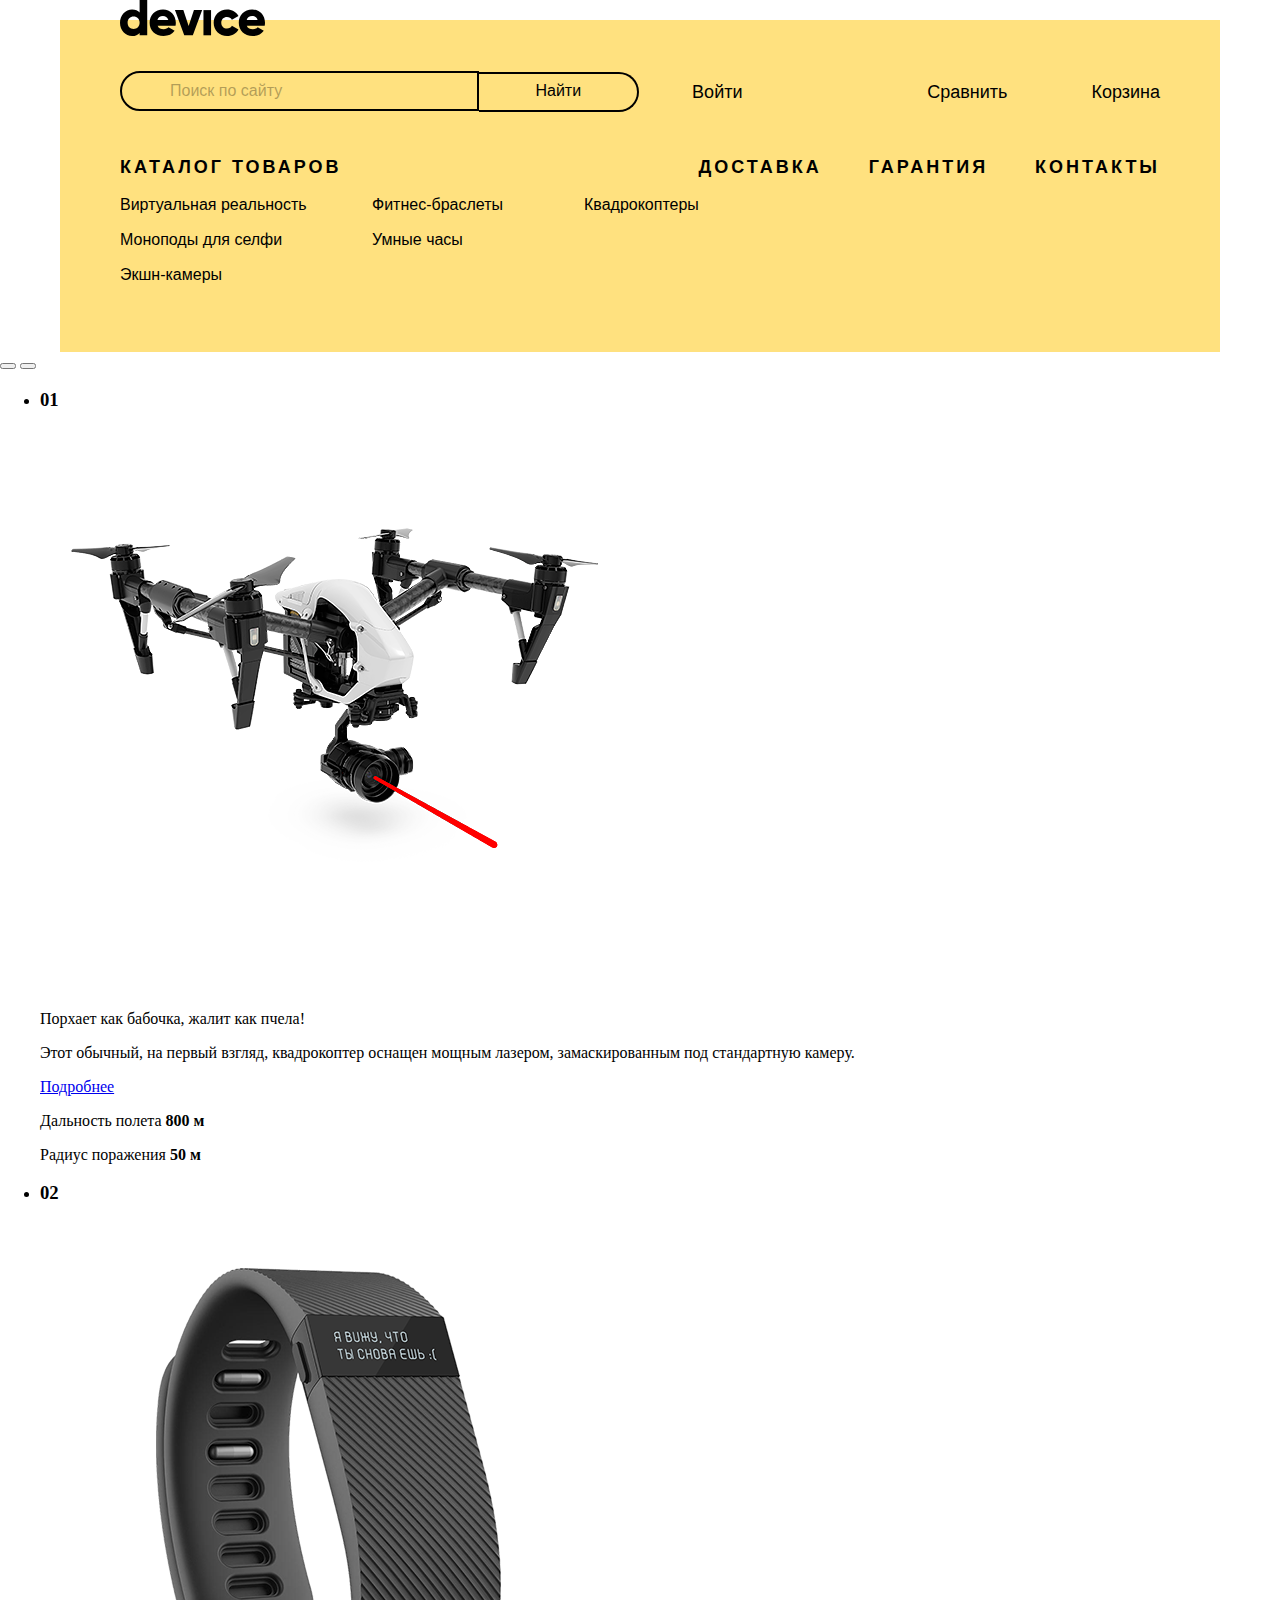
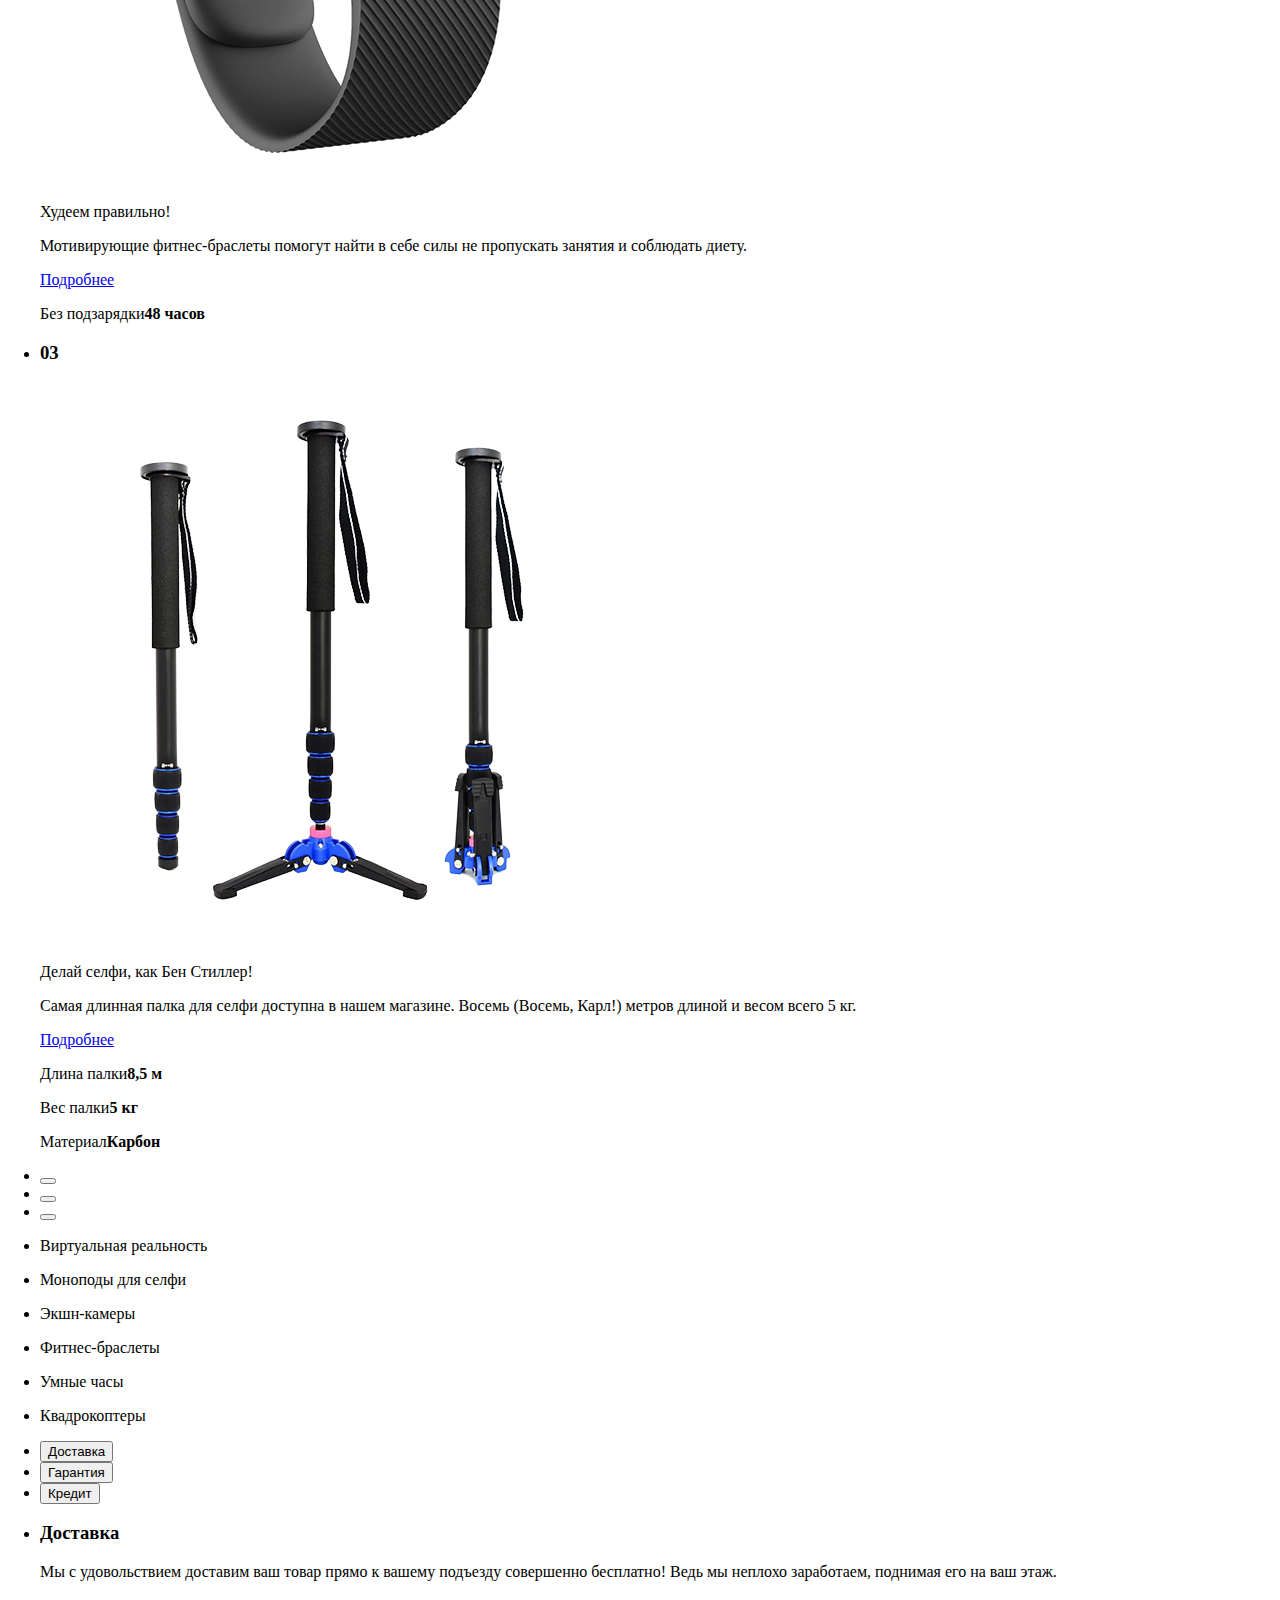
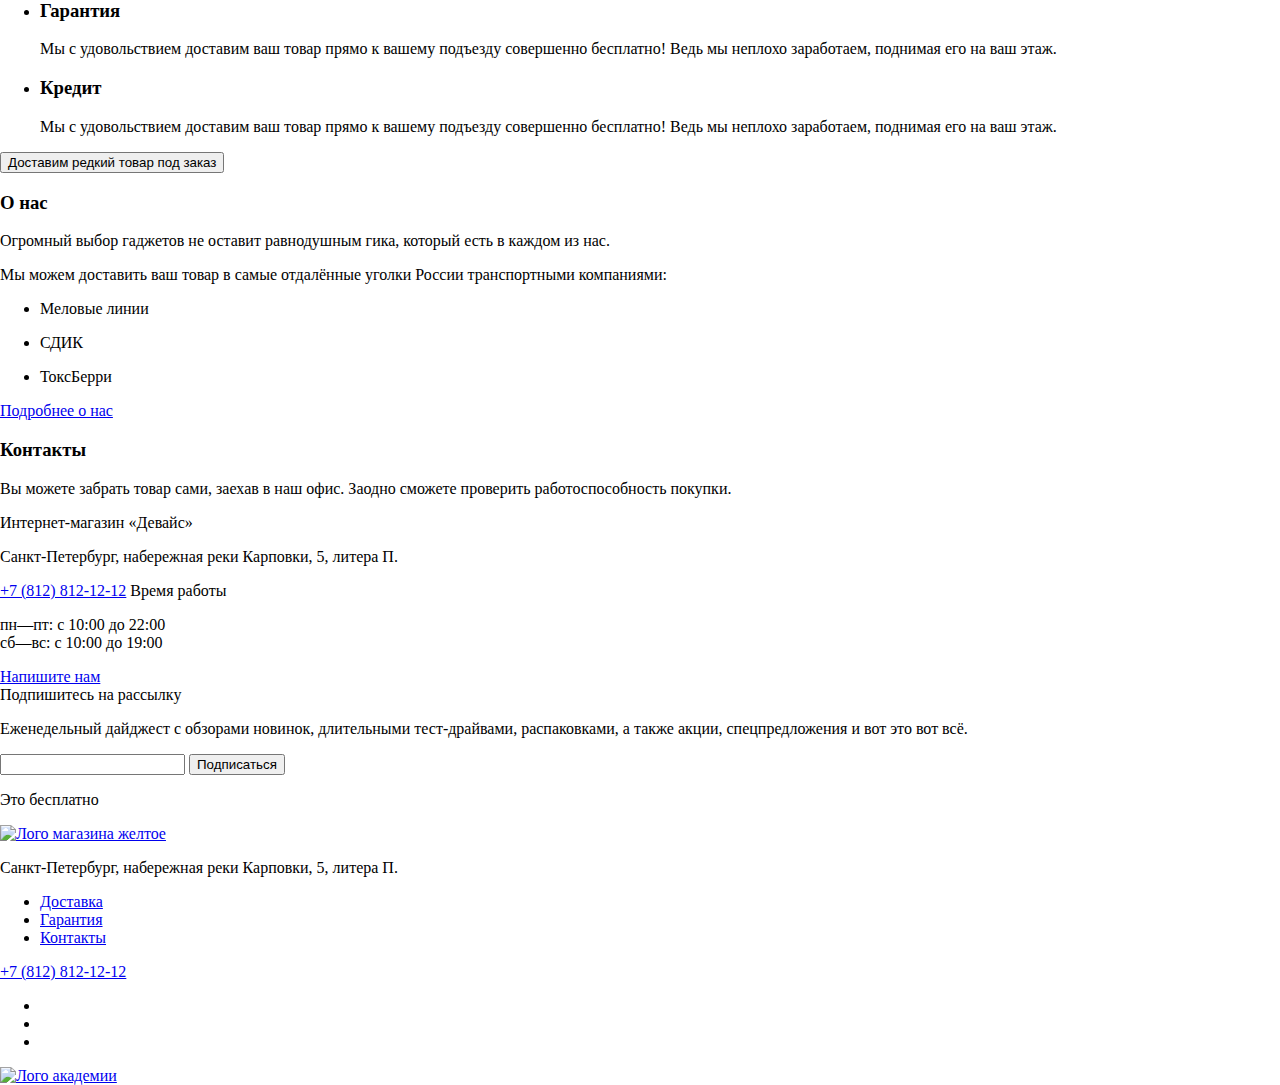
==== index.html @ 79ede08d "Стилизовал хэдер" ====
<!DOCTYPE html>
<html lang="ru">

  <head>
    <meta charset="utf-8">
    <meta name="viewport" content="width=device-width, initial-scale=1">
    <link rel="stylesheet" href="styles/styles.css">
    <title>HTML Academy: Девайс</title>
  </head>

  <body>

    <header class="page-header container">
      <h1 class="visually-hidden">Магазин электронных товаров</h1>
      <nav class="navigation">
        <a href="#" class="navigation__link-logo">
          <img src="img/logo-main.svg" width="145" height="36" alt="Логотип сайта">
        </a>
        <div class="navigation__account">
          <form action="https://echo.htmlacademy.ru" role="search" method="get" class="navigation__account-form">
            <input type="search" name="site-search" class="navigation__account-form-input" placeholder="Поиск по сайту">
            <button type="submit" class="navigation__account-form-search">Найти</button>
          </form>
          <a href="#" class="navigation__account-enter">Войти</a>
          <div class="navigation__account-link-wrapper">
            <a href="#" class="navigation__account-link">Сравнить</a>
            <button type="button" class="navigation__account-button-cart">Корзина</button>
            <div class="cart-modal visually-hidden">
              <ul class="cart-modal__product-list">
                <li class="cart-modal__product-list-item">
                  <a href="#" class="cart-modal__product-link">
                    <p class="cart-modal__product-name">Любительская селфи-палка</p>
                    <img src="img/cart-stick-amateur.png" width="39" height="43" alt="Любительская селфи палка">
                  </a>
                  <button type="button" class="cart-modal__close-button" aria-label="Закрытие корзины"></button>
                </li>
                <li class="cart-modal__product-list-item">
                  <a href="#" class="cart-modal__product-link">
                    <p class="cart-modal__product-name">Профессиональная селфи-палка</p>
                    <img src="img/cart-stick-profi.png" width="39" height="43" alt="Профессиональная селфи палка">
                  </a>
                  <button type="button" class="cart-modal__close-button" aria-label="Убрать товар"></button>
                </li>
              </ul>
              <div class="cart-modal__price-wrapper">
                <p class="cart-modal__price-text">Товаров: 2</p>
                <p class="cart-modal__price-text">Сумма: 2000 ₽</p>
              </div>
              <a href="#" class="cart-modal__open-cart-button">Открыть корзину</a>
            </div>
          </div>
        </div>
        <div class="navigation__product">
          <div class="navigation__product-catalog-wrapper">
            <h2 class="navigation__title">Каталог товаров</h2>
            <button type="button" class="visually-hidden" aria-label="Открыть каталог"></button>
            <ul class="navigation__categories-list">
              <li>
                <ul class="navigation__categories-list-wrapper">
                  <li class="navigation__categories-item">
                    <a href="#" class="navigation__categories-link">
                      Виртуальная реальность
                    </a>
                  </li>
                  <li class="navigation__categories-item">
                    <a href="#" class="navigation__categories-link">
                      Моноподы для cелфи
                    </a>
                  </li>
                  <li class="navigation__categories-item">
                    <a href="#" class="navigation__categories-link">
                      Экшн-камеры
                    </a>
                  </li>
                </ul>
              </li>
              <li>
                <ul class="navigation__categories-list-wrapper">
                  <li class="navigation__categories-item">
                    <a href="#" class="navigation__categories-link">
                      Фитнес-браслеты
                    </a>
                  </li>
                  <li class="navigation__categories-item">
                    <a href="#" class="navigation__categories-link">
                      Умные часы
                    </a>
                  </li>
                </ul>
              </li>
              <li>
                <ul class="navigation__categories-list-wrapper">
                  <li class="navigation__categories-item">
                    <a href="#" class="navigation__categories-link">
                      Квадрокоптеры
                    </a>
                  </li>
                </ul>
              </li>
            </ul>
          </div>
          <ul class="navigation__product-list">
            <li class="navigation__product-list-item">
              <a href="#">Доставка</a>
            </li>
            <li class="navigation__product-list-item">
              <a href="#">Гарантия</a>
            </li>
            <li class="navigation__product-list-item">
              <a href="#">Контакты</a>
            </li>
          </ul>
        </div>
      </nav>
    </header>

    <main class="page-main">
      <section class="slider">
        <h2 class="visually-hidden">Лучшие модели</h2>
        <div class="slider__button-wrapper">
          <button type="button" class="slider__button-forward" aria-label="Слайд назад"></button>
          <button type="button" class="slider__button-next" aria-label="Слайд вперёд"></button>
        </div>
        <ul class="slider__list">
          <li class="slider__list-item">
            <h3 class="slider__item-title">01</h3>
            <img src="./img/slider-qvadracopter-butterfly.png" width="560" height="560" alt="Квадракоптер с лазером">
            <p class="slider__item-slogan">Порхает как бабочка, жалит как пчела!</p>
            <p class="slider__item-description">Этот обычный, на первый взгляд, квадрокоптер оснащен мощным лазером,
              замаскированным под стандартную камеру.</p>
            <div class="slider__about">
              <a href="#" class="text text--line-through">Подробнее</a>
              <div class="slider__about-wrapper">
                <p class="slider__about-description">Дальность полета <b class="slider__about-meaning">800
                    м</b></p>
                <p class="slider__about-description">Радиус поражения <b class="slider__about-meaning">50
                    м</b></p>
              </div>
            </div>
          </li>
          <li class="slider__list-item">
            <h3 class="slider__item-title">02</h3>
            <img src="./img/slider-fitness-bracer.png" width="560" height="560" alt="Фитнес-браслет">
            <p class="slider__item-slogan">Худеем правильно!</p>
            <p class="slider__item-description">Мотивирующие фитнес-браслеты помогут найти в себе силы не пропускать
              занятия и соблюдать диету.</p>
            <div class="slider__about">
              <a href="#" class="text text--line-through">Подробнее</a>
              <div class="slider__about-wrapper">
                <p class="slider__about-description">Без подзарядки<b class="slider__about-meaning">48 часов</b></p>
              </div>
            </div>
          </li>
          <li class="slider__list-item">
            <h3 class="slider__item-title">03</h3>
            <img src="./img/slider-selfie-stick.png" width="560" height="560" alt="Самая длиная селфи палка">
            <p class="slider__item-slogan">Делай селфи, как Бен Стиллер!</p>
            <p class="slider__item-description">Самая длинная палка для селфи доступна в нашем магазине. Восемь (Восемь,
              Карл!) метров длиной и весом всего 5 кг.</p>
            <div class="slider__about">
              <a href="#" class="text text--line-through">Подробнее</a>
              <div class="slider__about-wrapper">
                <p class="slider__about-description">Длина палки<b class="slider__about-meaning">8,5
                    м</b></p>
                <p class="slider__about-description">Вес палки<b class="slider__about-meaning">5 кг</b></p>
                <p class="slider__about-description">Материал<b class="slider__about-meaning">Карбон</b></p>
              </div>
            </div>
          </li>
        </ul>
        <!--Кнопки button-->
        <ul class="slider__select-wrapper">
          <li class="slider__select-list">
            <button type="button" class="slider__select-button" aria-label="Перый слайд"></button>
          </li>
          <li class="slider__select-list">
            <button type="button" class="slider__select-button" aria-label="Второй слайд"></button>
          </li>
          <li class="slider__select-list">
            <button type="button" class="slider__select-button" aria-label="Третий слайд"></button>
          </li>
        </ul>
      </section>
      <article class="main-catalog">
        <h2 class="visually-hidden">Каталог</h2>
        <ul class="main-catalog__list">
          <li class="main-catalog__list-item">
            <a class="main-catalog__list-link">
              <p class="main-catalog__text">Виртуальная реальность</p>
            </a>
          </li>
          <li class="main-catalog__list-item">
            <a class="main-catalog__list-link">
              <p class="main-catalog__text">Моноподы для селфи</p>
            </a>
          </li>
          <li class="main-catalog__list-item">
            <a class="main-catalog__list-link">
              <p class="main-catalog__text">Экшн-камеры</p>
            </a>
          </li>
          <li class="main-catalog__list-item">
            <a class="main-catalog__list-link">
              <p class="main-catalog__text">Фитнес-браслеты</p>
            </a>
          </li>
          <li class="main-catalog__list-item">
            <a class="main-catalog__list-link">
              <p class="main-catalog__text">Умные часы</p>
            </a>
          </li>
          <li class="main-catalog__list-item">
            <a class="main-catalog__list-link">
              <p class="main-catalog__text">Квадрокоптеры</p>
            </a>
          </li>
        </ul>
      </article>
      <section class="features">
        <h2 class="visually-hidden">Услуги</h2>
        <div class="cotainer">
          <ul class="features__list">
            <li class="features__list-item">
              <button type="button" class="features__list-link text text--line-through">Доставка</button>
            </li>
            <li class="features__list-item">
              <button type="button" class="features__list-link text text--line-through">Гарантия</button>
            </li>
            <li class="features__list-item">
              <button type="button" class="features__list-link text text--line-through">Кредит</button>
            </li>
          </ul>
          <ul class="features__description-list">
            <li class="features__description">
              <h3 class="features__description-title">Доставка</h3>
              <p class="features__description-text text">Мы с удовольствием доставим ваш товар прямо к вашему подъезду
                совершенно бесплатно! Ведь мы неплохо заработаем, поднимая его на ваш этаж.</p>
            </li>
            <li class="features__description">
              <h3 class="features__description-title">Гарантия</h3>
              <p class="features__description-text text">Мы с удовольствием доставим ваш товар прямо к вашему подъезду
                совершенно бесплатно! Ведь мы неплохо заработаем, поднимая его на ваш этаж.</p>
            </li>
            <li class="features__description">
              <h3 class="features__description-title">Кредит</h3>
              <p class="features__description-text text">Мы с удовольствием доставим ваш товар прямо к вашему подъезду
                совершенно бесплатно! Ведь мы неплохо заработаем, поднимая его на ваш этаж.</p>
            </li>
          </ul>
        </div>
      </section>
      <article class="delivery-rare">
        <h2 class="visually-hidden">Доставка редкого заказа</h2>
        <button type="button" class="delivery-rare__button">
          <span class="delivery-rare__icon-field"></span>
          <span class="delivery-rare__text">Доставим редкий товар под заказ</span>
          <span class="delivery-rare__information"></span>
        </button>
      </article>
      <section class="information">
        <h2 class="visually-hidden">Информация</h2>
        <div class="about">
          <h3 class="about__title title">О нас</h3>
          <p class="about__text text">Огромный выбор гаджетов не оставит равнодушным гика, который есть в каждом из нас.
          </p>
          <p class="about__text text">Мы можем доставить ваш товар в самые отдалённые уголки России транспортными
            компаниями:</p>
          <ul class="about__company-list">
            <li class="about__comany-list-item">
              <p class="about__company-list-link">Меловые линии</p>
            </li>
            <li class="about__comany-list-item">
              <p class="about__company-list-link">СДИК</p>
            </li>
            <li class="about__comany-list-item">
              <p class="about__company-list-link">ТоксБерри</p>
            </li>
          </ul>
          <a href="#" class="text text--line-through">Подробнее о нас</a>
        </div>
        <div class="contacts">
          <h3 class="contacts__title title">Контакты</h3>
          <p class="contacts__text text">Вы можете забрать товар сами, заехав в наш офис. Заодно сможете проверить
            работоспособность покупки.</p>
          <span class="contacts__bold-title">Интернет-магазин «Девайс»</span>
          <p class="contacts__text text">Санкт-Петербург, набережная реки Карповки, 5, литера П.</p>
          <a href="tel:+78128121212" class="contacts__phone-number text">+7 (812) 812-12-12</a>
          <span class="contacts__bold-title">Время работы</span>
          <p class="contacts__text text">пн—пт: с 10:00 до 22:00<br>
            сб—вс: с 10:00 до 19:00</p>
          <a href="#" class="text text--line-through">Напишите нам</a>
        </div>
      </section>
      <section class="subscribe">
        <h2 class="visually-hidden">Подписка на рассылку</h2>
        <div class="subscribe__text-wrapper">
          <span class="title">Подпишитесь на рассылку</span>
          <p class="subscribe__description text">Еженедельный дайджест с обзорами новинок, длительными тест-драйвами,
            распаковками, а также акции, спецпредложения и вот это вот всё.</p>
        </div>
        <div class="subscribe__input-wrapper">
          <form action="https://echo.htmlacademy.ru" method="post" class="subscribe__form">
            <input type="email" name="user_email" class="subscribe__input">
            <button class="subscribe__button" type="submit">Подписаться</button>
          </form>
          <p class="subscribe__description text"> Это бесплатно</p>
        </div>
      </section>
    </main>

    <footer class="page-footer">
      <a href="#" class="page-footer__logo-link">
        <img src="#" width="145" height="36" alt="Лого магазина желтое">
      </a>
      <p class="page-footer__text">Санкт-Петербург, набережная реки Карповки, 5, литера П.</p>
      <ul class="page-footer__features-list">
        <li class="page-footer__features-list-item">
          <a href="#" class="page-footer__features-list-link">Доставка</a>
        </li>
        <li class="page-footer__features-list-item">
          <a href="#" class="page-footer__features-list-link">Гарантия</a>
        </li>
        <li class="page-footer__features-list-item">
          <a href="#" class="page-footer__features-list-link">Контакты</a>
        </li>
      </ul>
      <a href="tel:+78128121212" class="page-footer__phone-number">+7 (812) 812-12-12</a>
      <div class="page-footer__wrapper">
        <ul class="socials-list">
          <li class="socials-list__item">
            <a href="#" class="socials-list__link" aria-label="Ссылка Телеграм">
            </a>
          </li>
          <li class="socials-list__item">
            <a href="#" class="socials-list__link" aria-label="Ссылка Твиттер">
            </a>
          </li>
          <li class="socials-list__item">
            <a href="#" class="socials-list__link" aria-label="Ссылка Ютьюб">
            </a>
          </li>
        </ul>
        <a href="#" class="page-footer__academy-link">
          <img src="#" width="115" height="33" alt="Лого академии">
        </a>
      </div>
    </footer>
  </body>

</html>
---- styles/styles.css ----
@font-face {
  font-family: "Rubik";
  font-style: normal;
  font-weight: 400;
  font-display: swap;
  src: url(../fonts/rubik/rubik-400.woff2);
}

@font-face {
  font-family: "Rubik";
  font-style: normal;
  font-weight: 700;
  font-display: swap;
  src: url(../fonts/rubik/rubik-700.woff2);
}

@font-face {
  font-family: "Raleway";
  font-style: normal;
  font-weight: 800;
  font-display: swap;
  src: url(../fonts/raleway/raleway-800.woff2);
}

html {
  box-sizing: border-box;
}

body,
html {
  height: 100%;
  width: 100%;
}

body {
  margin: 0;
}

*,
*::before,
*::after {
  box-sizing: border-box;
}

img {
  max-width: 100%;
  object-fit: contain;
}

.visually-hidden {
  position: absolute;
  clip: rect(0 0 0 0);
  width: 1px;
  height: 1px;
  margin: -1px;
}

.container {
  width: 1160px;
  margin-left: auto;
  margin-right: auto;
}

.navigation {
  display: flex;
  flex-direction: column;
  font-family: "Rubik", Arial;
  background: linear-gradient(to bottom, #ffffff 20px, #ffe17f 0%);
  padding-left: 60px;
  padding-right: 60px;
  padding-bottom: 156px;
}

.navigation__link-logo {
  margin-bottom: 31px;
}

.navigation__account {
  display: flex;
  margin-bottom: 45px;
}

.navigation__account-form-input {
  width: 359px;
  height: 40px;
  background-color: transparent;
  border: solid 2px #000000;
  border-radius: 50px 0 0 50px;
  padding: 0;
  padding-left: 48px;
  position: relative;
  z-index: 1;
}

.navigation__account-form-input::placeholder {
  font-size: 16px;
  line-height: 20px;
  color: #000000;
  opacity: 0.3;
}

/*Добавить картинку в бэкграунд для инпута без пвсевдоэлемента*/
.navigation__account-form-input::before {
  content: "";
  display: block;
  top: 0;
  left: 0;
  position: absolute;
  width: 16px;
  height: 16px;
  z-index: 10;
}

.navigation__account-form-search {
  padding: 7px 56px 9.8px 56px;
  border: solid 2px;
  font-size: 16px;
  line-height: 20px;
  border-radius: 0 50px 50px 0;
  background-color: transparent;
  border-left: none;
  margin-left: -4px;
}

.navigation__account-enter {
  font-family: "Rubik", Arial;
  font-size: 18px;
  line-height: 30px;
  text-decoration: none;
  color: #000000;
  align-self: center;
  margin-left: 53px;
}

.navigation__account-link-wrapper {
  display: flex;
  margin-left: auto;
}

.navigation__account-link {
  font-family: "Rubik", Arial;
  font-size: 18px;
  line-height: 30px;
  text-decoration: none;
  color: #000000;
  align-self: center;
  margin-right: 84px;
}

.navigation__account-button-cart {
  font-family: "Rubik", Arial;
  font-size: 18px;
  line-height: 30px;
  color: #000000;
  border: none;
  background-color: transparent;
  padding: 0;
}

.navigation__title {
  font-family: "Raleway", Arial;
  font-size: 18px;
  line-height: 20px;
  font-weight: 800;
  margin: 0;
  margin-bottom: 19px;
  text-transform: uppercase;
  letter-spacing: 3px;
}

.navigation__product {
  display: flex;
}

.navigation__product-list {
  display: flex;
  list-style: none;
  margin: 0;
  padding: 0;
  margin-left: auto;
}

.navigation__product-list-item a {
  font-family: "Raleway", Arial;
  color: #000000;
  font-size: 18px;
  line-height: 20px;
  font-weight: 800;
  text-transform: uppercase;
  text-decoration: none;
  letter-spacing: 3px;
  margin-right: 47px;

}

.navigation__product-list-item:last-child a {
  margin-right: 0;
}

.navigation__categories-list {
  display: grid;
  position: absolute;
  grid-template-columns: 252px 212px 211px;
  list-style: none;
  margin: 0;
  padding: 0;
}

.navigation__categories-list-wrapper {
  position: relative;
  list-style: none;
  margin: 0;
  padding: 0;
  padding-bottom: 29px
}

.navigation__categories-item {
  margin-bottom: 17px;
}

.navigation__categories-item:last-child {
  margin-bottom: 0;
}

.navigation__categories-link {
  font-family: "Rubik", Arial;
  width: 200px;
  color: #000000;
  font-size: 16px;
  line-height: 18px;
  font-weight: 400;
  text-decoration: none;
}

.cart-modal {
  display: flex;
  flex-direction: column;
  width: 320px;
  background-color: #000000;
}

.cart-modal__product-list {
  color: #000000;
  position: relative;
  text-decoration: none;
  list-style: none;
  margin: 0;
  padding: 0;
}

.cart-modal__product-list::after {
  content: "";
  display: inline-block;
  position: absolute;
  top: -6px;
  left: calc(50% - 3px);
  background-color: transparent;
  border: 7px solid transparent;
  border-bottom: 6px solid #000000;
  border-top: 0;
}

.cart-modal__product-list-item {
  display: flex;
  justify-content: space-between;
  position: relative;
  padding: 20px;
  border-bottom: solid 1px rgba(255, 255, 255, 0.3);
}

.cart-modal__product-list-item:last-child {
  border: 0;
}

.cart-modal__product-link {
  display: flex;
  font-size: 16px;
  line-height: 20px;
  font-family: "Rubik", Arial;
  text-decoration: none;
  color: #ffffff;
}

.cart-modal__product-link img {
  order: 1;
  margin-right: 23px;
}

.cart-modal__product-name {
  width: 153px;
  order: 10;
  margin: 0;
}

.cart-modal__close-button {
  position: relative;
  width: 10px;
  height: 10px;
  cursor: pointer;
  margin: 0;
  padding: 0;
  border: 0;
  background: transparent;
}

.cart-modal__close-button::before,
.cart-modal__close-button::after {
  content: '';
  position: absolute;
  display: block;
  width: 12px;
  height: 2px;
  background: #ffffff;
}

.cart-modal__close-button::before {
  transform: rotate(45deg);
}

.cart-modal__close-button::after {
  transform: rotate(-45deg);
}

.cart-modal__price-wrapper {
  display: flex;
  justify-content: space-between;
  padding-left: 20px;
  padding-right: 20px;
  color: #ffffff;
  background-color: #444444;
}

.cart-modal__open-cart-button {
  display: block;
  font-family: "Raleway", Arial;
  font-size: 18px;
  font-weight: 800;
  line-height: 21px;
  color: #000000;
  text-align: center;
  text-transform: uppercase;
  text-decoration: none;
  background-color: #ffffff;
  padding: 14.5px 25px;
  margin: 20px;
  letter-spacing: 3px;
}
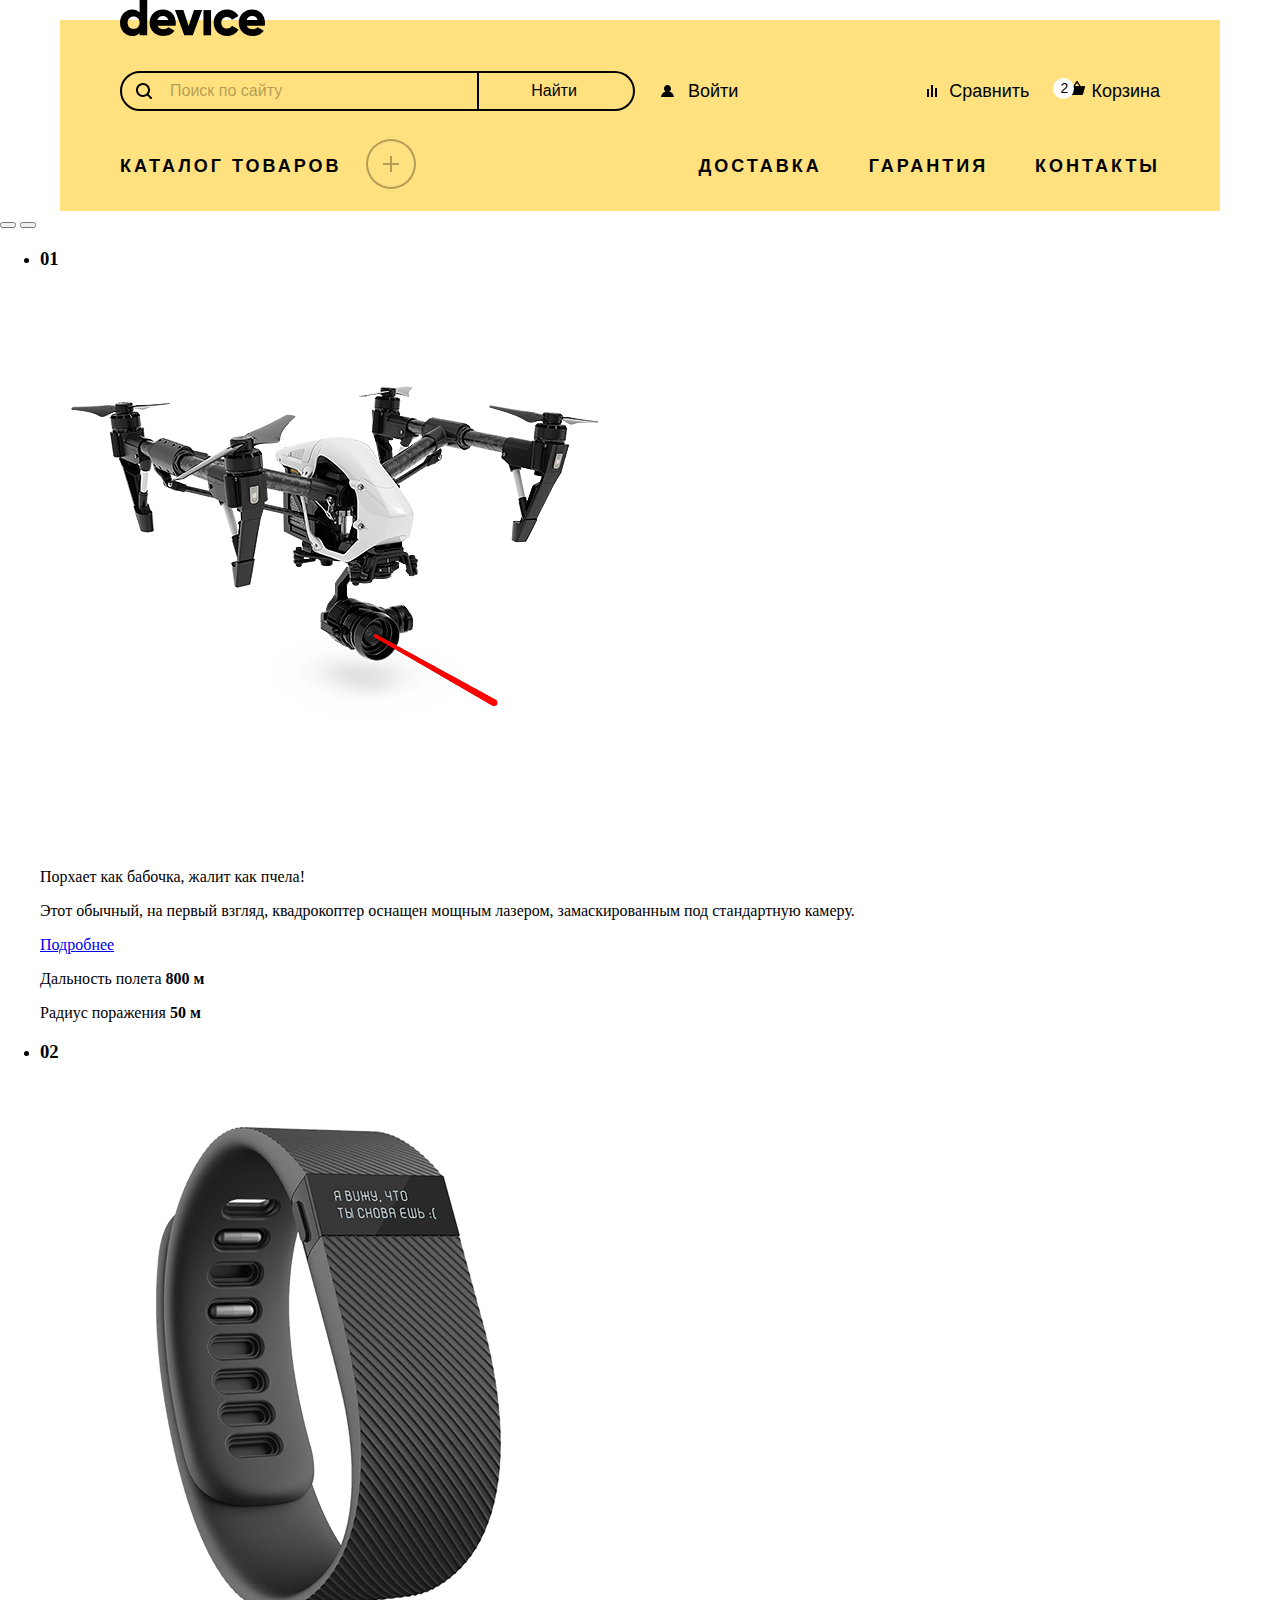
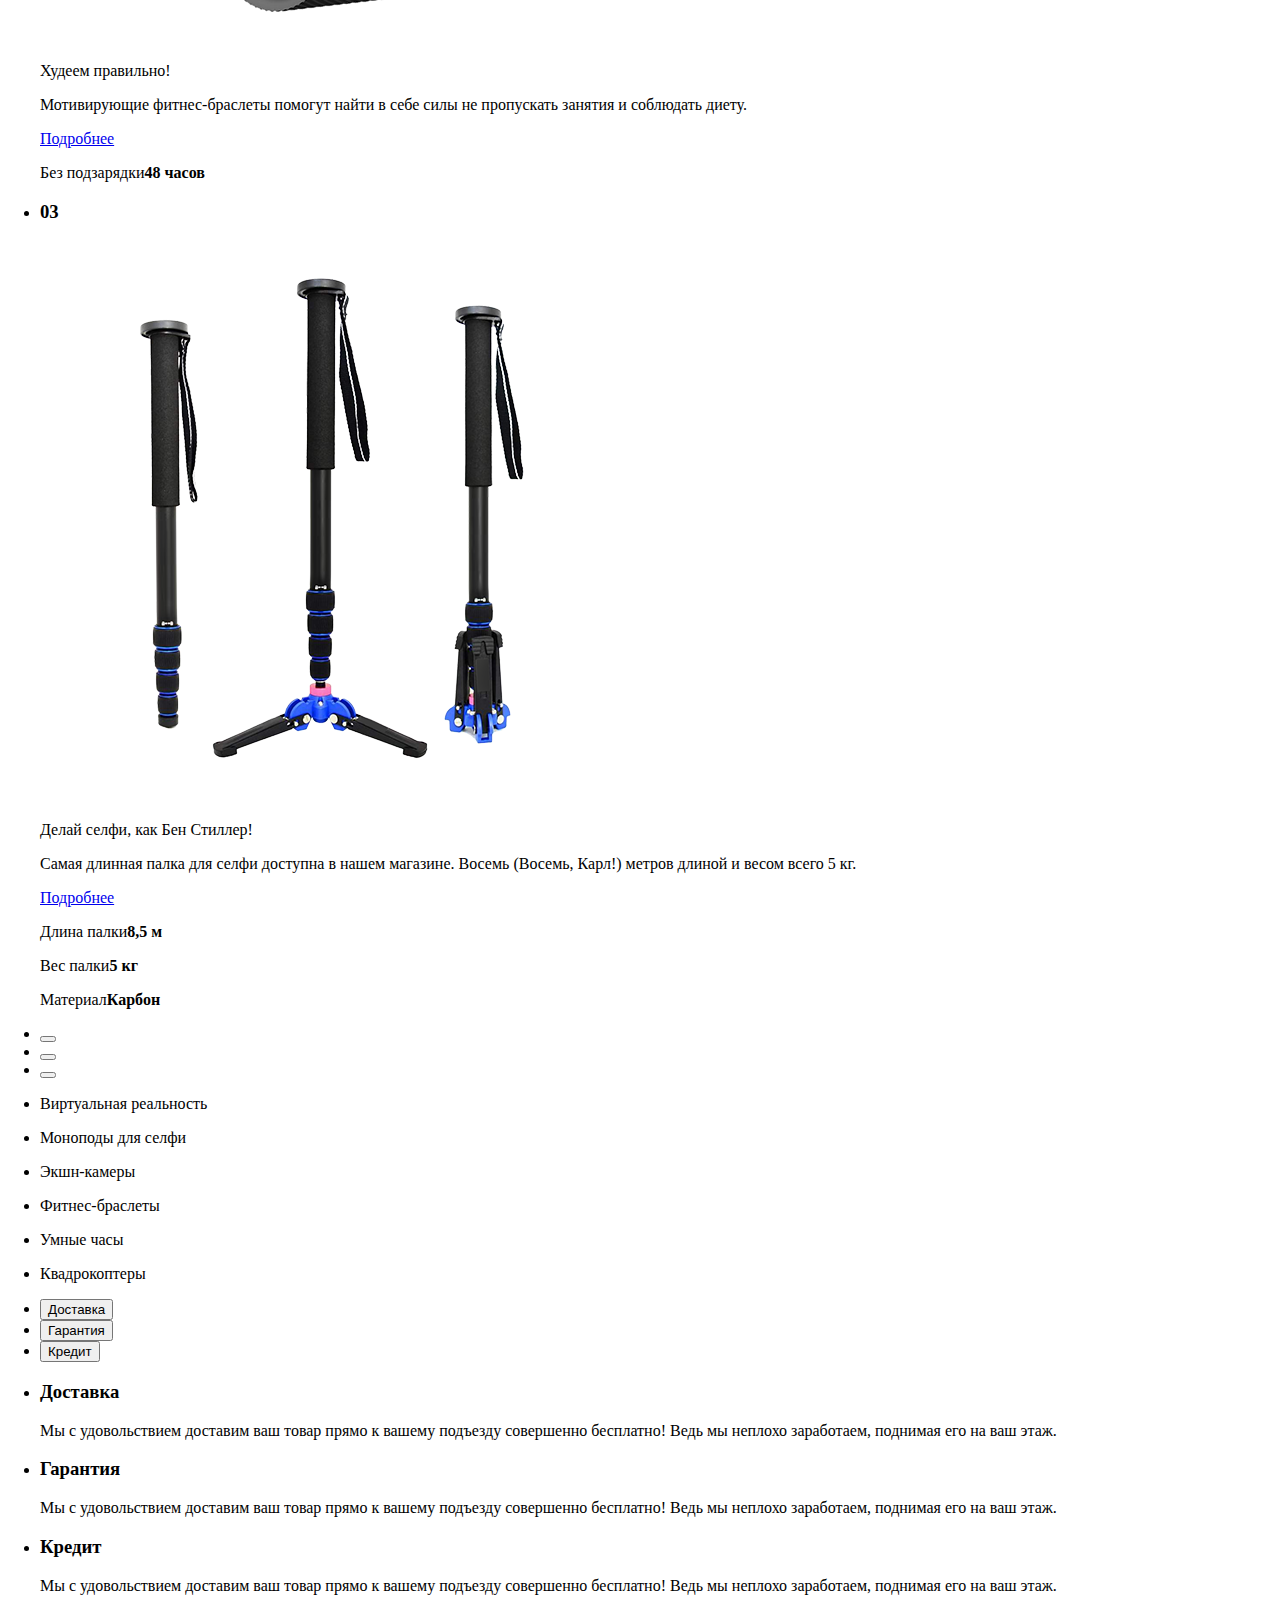
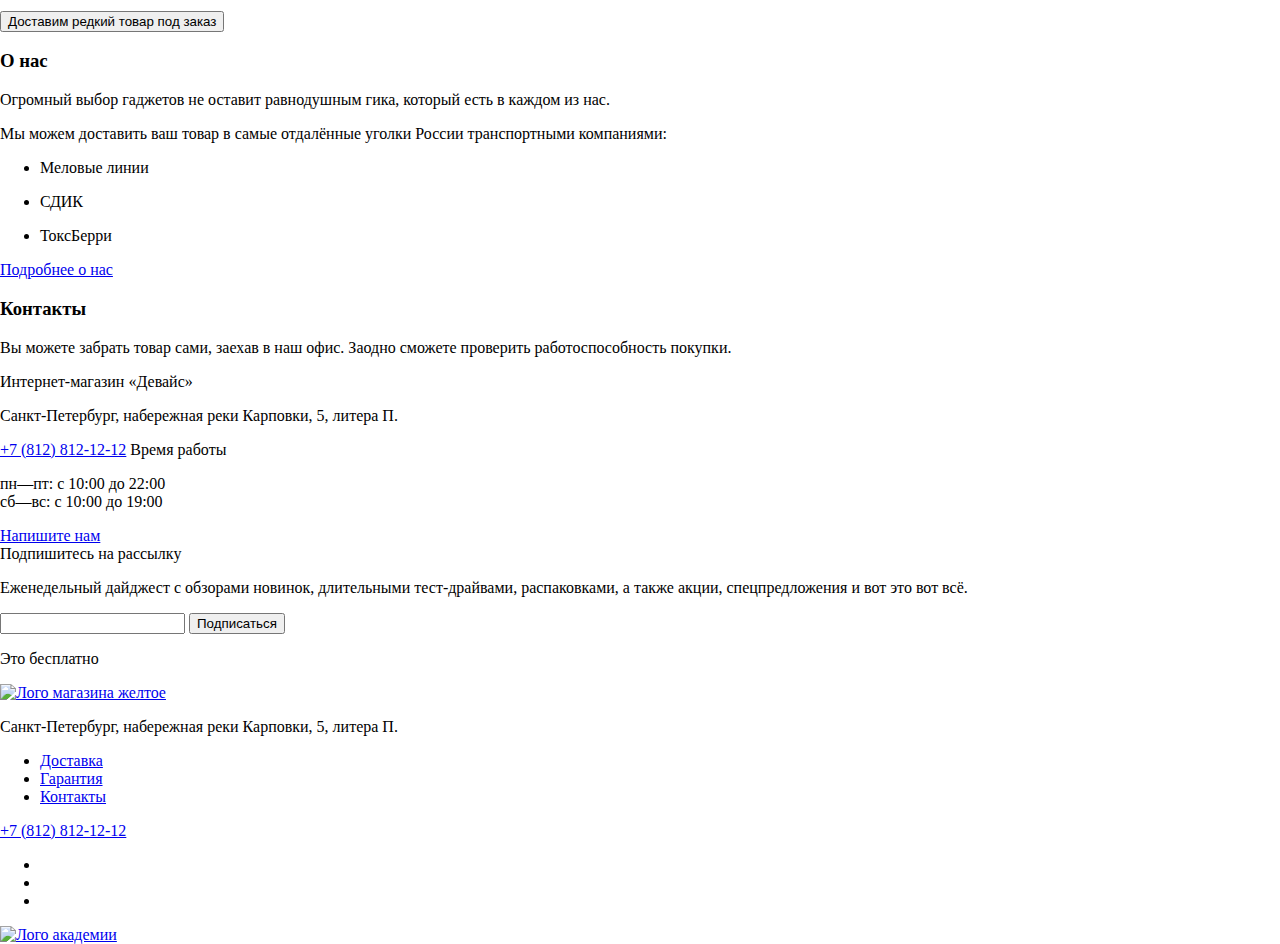
==== commit 0411e63d: "Стилизовал Хэдер №2" ====
--- a/index.html
+++ b/index.html
@@ -25,7 +25,7 @@
           <div class="navigation__account-link-wrapper">
             <a href="#" class="navigation__account-link">Сравнить</a>
             <button type="button" class="navigation__account-button-cart">Корзина</button>
-            <div class="cart-modal visually-hidden">
+            <div class="cart-modal">
               <ul class="cart-modal__product-list">
                 <li class="cart-modal__product-list-item">
                   <a href="#" class="cart-modal__product-link">
@@ -52,8 +52,9 @@
         </div>
         <div class="navigation__product">
           <div class="navigation__product-catalog-wrapper">
-            <h2 class="navigation__title">Каталог товаров</h2>
-            <button type="button" class="visually-hidden" aria-label="Открыть каталог"></button>
+            <!--Прописать состояние по ховеру-->
+            <h2 class="navigation__title">Каталог товаров <button type="button" class="navigation__button-open"
+                aria-label="Открыть каталог"></button></h2>
             <ul class="navigation__categories-list">
               <li>
                 <ul class="navigation__categories-list-wrapper">
--- a/styles/styles.css
+++ b/styles/styles.css
@@ -68,7 +68,7 @@
   background: linear-gradient(to bottom, #ffffff 20px, #ffe17f 0%);
   padding-left: 60px;
   padding-right: 60px;
-  padding-bottom: 156px;
+  padding-bottom: 35px;
 }
 
 .navigation__link-logo {
@@ -78,6 +78,10 @@
 .navigation__account {
   display: flex;
   margin-bottom: 45px;
+}
+
+.navigation__account-form {
+  display: flex;
 }
 
 .navigation__account-form-input {
@@ -90,6 +94,10 @@
   padding-left: 48px;
   position: relative;
   z-index: 1;
+  background-image: url(../img/icon-search.svg);
+  background-repeat: no-repeat;
+  background-position-y: 10px;
+  background-position-x: 14px;
 }
 
 .navigation__account-form-input::placeholder {
@@ -112,7 +120,8 @@
 }
 
 .navigation__account-form-search {
-  padding: 7px 56px 9.8px 56px;
+  padding: 8px 10px 8px 10px;
+  min-width: 160px;
   border: solid 2px;
   font-size: 16px;
   line-height: 20px;
@@ -129,11 +138,16 @@
   text-decoration: none;
   color: #000000;
   align-self: center;
-  margin-left: 53px;
+  margin-left: 26px;
+  padding-left: 27px;
+  background-image: url(../img/user.svg);
+  background-repeat: no-repeat;
+  background-position-y: 9px;
 }
 
 .navigation__account-link-wrapper {
   display: flex;
+  position: relative;
   margin-left: auto;
 }
 
@@ -144,8 +158,14 @@
   text-decoration: none;
   color: #000000;
   align-self: center;
-  margin-right: 84px;
-}
+  padding-left: 22px;
+  margin-right: 40px;
+  background-image: url(../img/stats.svg);
+  background-repeat: no-repeat;
+  background-position-y: 9px;
+}
+
+
 
 .navigation__account-button-cart {
   font-family: "Rubik", Arial;
@@ -153,8 +173,38 @@
   line-height: 30px;
   color: #000000;
   border: none;
+  position: relative;
   background-color: transparent;
   padding: 0;
+  padding-left: 22px;
+  height: 30px;
+  align-self: center;
+  background-image: url(../img/cart.svg);
+  background-repeat: no-repeat;
+  background-position-y: 5px;
+}
+
+.navigation__account-button-cart::before {
+  content: "";
+  display: block;
+  position: absolute;
+  top: 2px;
+  left: -16px;
+  width: 21px;
+  height: 21px;
+  background-color: #ffffff;
+  border-radius: 50%;
+}
+
+.navigation__account-button-cart::after {
+  content: "2";
+  font-family: "Rubik", Arial;
+  display: block;
+  position: absolute;
+  top: 2px;
+  left: -9px;
+  font-size: 14px;
+  line-height: 20px;
 }
 
 .navigation__title {
@@ -163,13 +213,33 @@
   line-height: 20px;
   font-weight: 800;
   margin: 0;
-  margin-bottom: 19px;
   text-transform: uppercase;
   letter-spacing: 3px;
 }
 
+.navigation__button-open {
+  position: absolute;
+  bottom: -13px;
+  left: calc(100% + 25px);
+  padding: 0;
+  width: 50px;
+  height: 50px;
+  border: 2px solid rgba(0, 0, 0, 0.3);
+  border-radius: 25px;
+  background-color: transparent;
+  background-image: url(../img/categories-button.svg);
+  background-repeat: no-repeat;
+  background-position-x: 50%;
+  background-position-y: 50%;
+  z-index: 10;
+}
+
 .navigation__product {
   display: flex;
+}
+
+.navigation__product-catalog-wrapper {
+  position: relative;
 }
 
 .navigation__product-list {
@@ -198,12 +268,17 @@
 }
 
 .navigation__categories-list {
-  display: grid;
+  display: none;
+  width: 1160px;
+  left: -60px;
   position: absolute;
   grid-template-columns: 252px 212px 211px;
   list-style: none;
   margin: 0;
   padding: 0;
+  padding-top: 33px;
+  padding-left: 60px;
+  background-color: #FFE17F;
 }
 
 .navigation__categories-list-wrapper {
@@ -233,7 +308,10 @@
 }
 
 .cart-modal {
-  display: flex;
+  display: none;
+  position: absolute;
+  top: 40px;
+  left: 0;
   flex-direction: column;
   width: 320px;
   background-color: #000000;
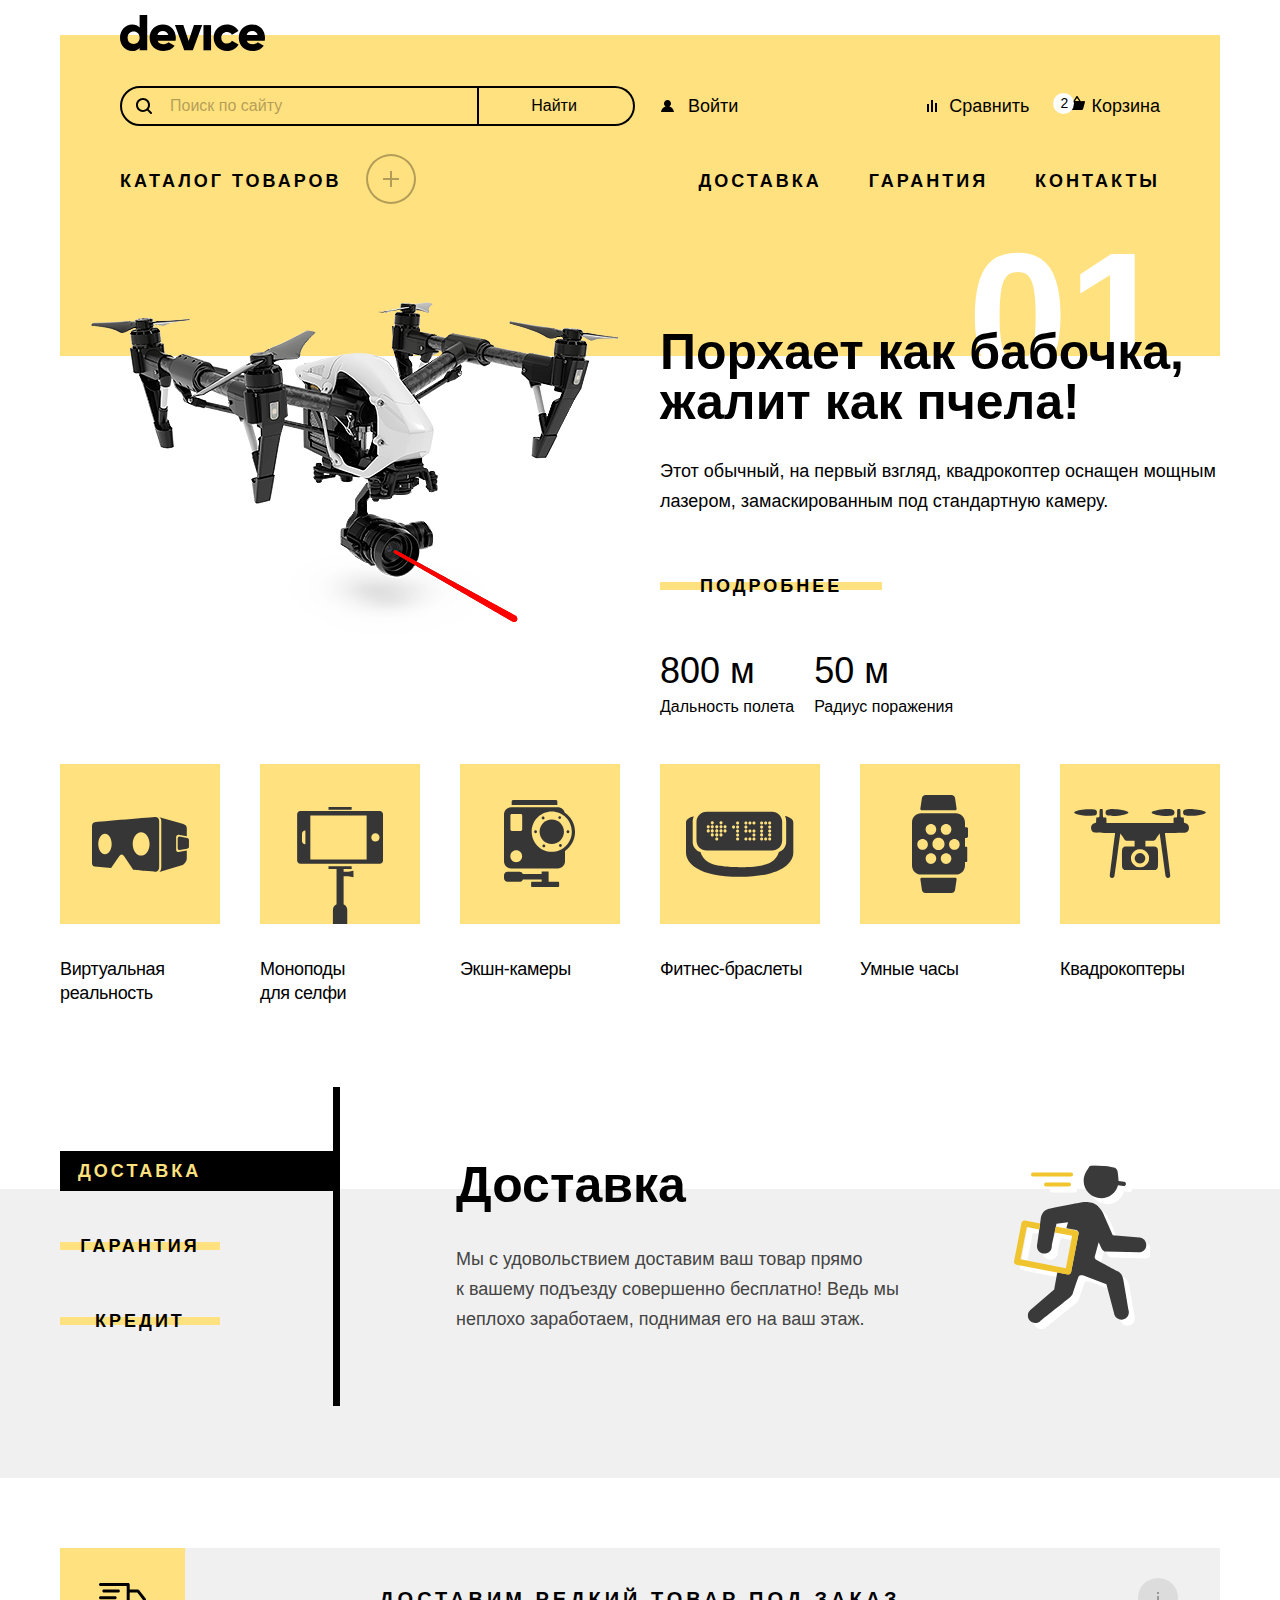
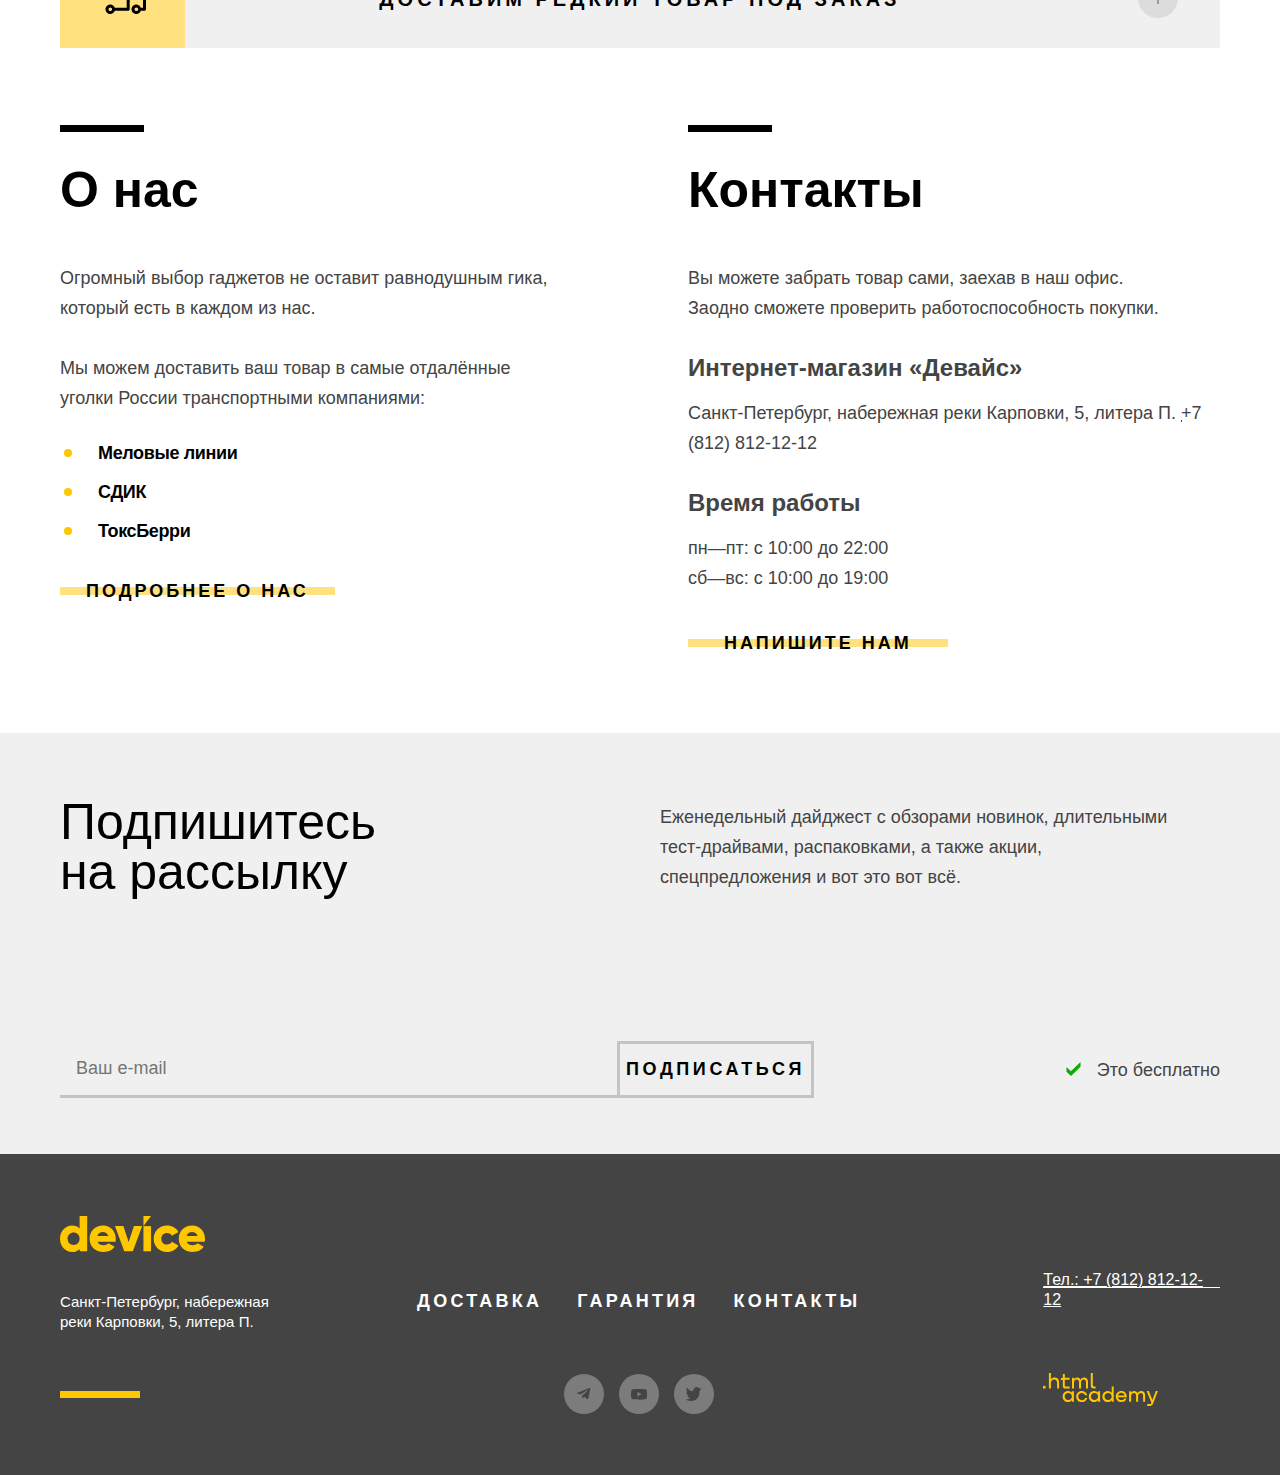
==== commit 36e3b128: "Стилизовал index" ====
--- a/index.html
+++ b/index.html
@@ -18,13 +18,15 @@
         </a>
         <div class="navigation__account">
           <form action="https://echo.htmlacademy.ru" role="search" method="get" class="navigation__account-form">
-            <input type="search" name="site-search" class="navigation__account-form-input" placeholder="Поиск по сайту">
+            <input type="search" name="site-search" class="navigation__account-form-input" placeholder="Поиск по сайту"
+              required>
             <button type="submit" class="navigation__account-form-search">Найти</button>
           </form>
           <a href="#" class="navigation__account-enter">Войти</a>
           <div class="navigation__account-link-wrapper">
             <a href="#" class="navigation__account-link">Сравнить</a>
-            <button type="button" class="navigation__account-button-cart">Корзина</button>
+            <button type="button" class="navigation__account-button-cart"><span
+                class="navigation__account-button-cart-count">2</span> Корзина</button>
             <div class="cart-modal">
               <ul class="cart-modal__product-list">
                 <li class="cart-modal__product-list-item">
@@ -116,26 +118,29 @@
     </header>
 
     <main class="page-main">
-      <section class="slider">
+      <section class="slider container">
         <h2 class="visually-hidden">Лучшие модели</h2>
         <div class="slider__button-wrapper">
           <button type="button" class="slider__button-forward" aria-label="Слайд назад"></button>
           <button type="button" class="slider__button-next" aria-label="Слайд вперёд"></button>
         </div>
         <ul class="slider__list">
-          <li class="slider__list-item">
+          <li class="slider__list-item slider__list-item--active">
             <h3 class="slider__item-title">01</h3>
-            <img src="./img/slider-qvadracopter-butterfly.png" width="560" height="560" alt="Квадракоптер с лазером">
-            <p class="slider__item-slogan">Порхает как бабочка, жалит как пчела!</p>
-            <p class="slider__item-description">Этот обычный, на первый взгляд, квадрокоптер оснащен мощным лазером,
-              замаскированным под стандартную камеру.</p>
-            <div class="slider__about">
-              <a href="#" class="text text--line-through">Подробнее</a>
-              <div class="slider__about-wrapper">
-                <p class="slider__about-description">Дальность полета <b class="slider__about-meaning">800
-                    м</b></p>
-                <p class="slider__about-description">Радиус поражения <b class="slider__about-meaning">50
-                    м</b></p>
+            <img src="./img/slider-qvadracopter-butterfly.png" class="slider__item-img" width="560" height="560"
+              alt="Квадракоптер с лазером">
+            <div class="slider__item-text-wrapper">
+              <p class="slider__item-slogan">Порхает как бабочка, жалит как пчела!</p>
+              <p class="slider__item-description">Этот обычный, на первый взгляд, квадрокоптер оснащен мощным лазером,
+                замаскированным под стандартную камеру.</p>
+              <div class="slider__about">
+                <a href="#" class="button-line button-line--slider">Подробнее</a>
+                <div class="slider__about-wrapper">
+                  <p class="slider__about-description">Дальность полета <b class="slider__about-meaning">800
+                      м</b></p>
+                  <p class="slider__about-description">Радиус поражения <b class="slider__about-meaning">50
+                      м</b></p>
+                </div>
               </div>
             </div>
           </li>
@@ -146,7 +151,7 @@
             <p class="slider__item-description">Мотивирующие фитнес-браслеты помогут найти в себе силы не пропускать
               занятия и соблюдать диету.</p>
             <div class="slider__about">
-              <a href="#" class="text text--line-through">Подробнее</a>
+              <a href="#" class="button-line">Подробнее</a>
               <div class="slider__about-wrapper">
                 <p class="slider__about-description">Без подзарядки<b class="slider__about-meaning">48 часов</b></p>
               </div>
@@ -159,7 +164,7 @@
             <p class="slider__item-description">Самая длинная палка для селфи доступна в нашем магазине. Восемь (Восемь,
               Карл!) метров длиной и весом всего 5 кг.</p>
             <div class="slider__about">
-              <a href="#" class="text text--line-through">Подробнее</a>
+              <a href="#" class="button-line">Подробнее</a>
               <div class="slider__about-wrapper">
                 <p class="slider__about-description">Длина палки<b class="slider__about-meaning">8,5
                     м</b></p>
@@ -182,35 +187,35 @@
           </li>
         </ul>
       </section>
-      <article class="main-catalog">
+      <article class="main-catalog container">
         <h2 class="visually-hidden">Каталог</h2>
         <ul class="main-catalog__list">
-          <li class="main-catalog__list-item">
+          <li class="main-catalog__list-item main-catalog__list-item--virtual-reality">
             <a class="main-catalog__list-link">
               <p class="main-catalog__text">Виртуальная реальность</p>
             </a>
           </li>
-          <li class="main-catalog__list-item">
-            <a class="main-catalog__list-link">
-              <p class="main-catalog__text">Моноподы для селфи</p>
-            </a>
-          </li>
-          <li class="main-catalog__list-item">
+          <li class="main-catalog__list-item main-catalog__list-item--mono-selfie">
+            <a class="main-catalog__list-link">
+              <p class="main-catalog__text">Моноподы для&nbsp;селфи</p>
+            </a>
+          </li>
+          <li class="main-catalog__list-item main-catalog__list-item--action-cam">
             <a class="main-catalog__list-link">
               <p class="main-catalog__text">Экшн-камеры</p>
             </a>
           </li>
-          <li class="main-catalog__list-item">
+          <li class="main-catalog__list-item main-catalog__list-item--fitness-brace">
             <a class="main-catalog__list-link">
               <p class="main-catalog__text">Фитнес-браслеты</p>
             </a>
           </li>
-          <li class="main-catalog__list-item">
+          <li class="main-catalog__list-item main-catalog__list-item--smart-watches">
             <a class="main-catalog__list-link">
               <p class="main-catalog__text">Умные часы</p>
             </a>
           </li>
-          <li class="main-catalog__list-item">
+          <li class="main-catalog__list-item main-catalog__list-item--quadracopter">
             <a class="main-catalog__list-link">
               <p class="main-catalog__text">Квадрокоптеры</p>
             </a>
@@ -219,131 +224,141 @@
       </article>
       <section class="features">
         <h2 class="visually-hidden">Услуги</h2>
-        <div class="cotainer">
-          <ul class="features__list">
+        <div class="features__wrapper container">
+          <ul class="features-list">
+            <li class="features__list-item features__list-item--active">
+              <button type="button" class="features__list-link button-line button-line--features">Доставка</button>
+            </li>
             <li class="features__list-item">
-              <button type="button" class="features__list-link text text--line-through">Доставка</button>
+              <button type="button" class="features__list-link button-line button-line--features">Гарантия</button>
             </li>
             <li class="features__list-item">
-              <button type="button" class="features__list-link text text--line-through">Гарантия</button>
-            </li>
-            <li class="features__list-item">
-              <button type="button" class="features__list-link text text--line-through">Кредит</button>
+              <button type="button" class="features__list-link button-line button-line--features">Кредит</button>
             </li>
           </ul>
           <ul class="features__description-list">
-            <li class="features__description">
+            <li class="features__description features__description--delivery features__description--active">
               <h3 class="features__description-title">Доставка</h3>
-              <p class="features__description-text text">Мы с удовольствием доставим ваш товар прямо к вашему подъезду
+              <p class="features__description-text">Мы с удовольствием доставим ваш товар прямо к&nbsp;вашему подъезду
                 совершенно бесплатно! Ведь мы неплохо заработаем, поднимая его на ваш этаж.</p>
             </li>
-            <li class="features__description">
+            <li class="features__description features__description--garantee">
               <h3 class="features__description-title">Гарантия</h3>
-              <p class="features__description-text text">Мы с удовольствием доставим ваш товар прямо к вашему подъезду
-                совершенно бесплатно! Ведь мы неплохо заработаем, поднимая его на ваш этаж.</p>
-            </li>
-            <li class="features__description">
+              <p class="features__description-text">Если из-за возгорания купленного у нас товара у вас сгорит дом — не
+                переживайте, мы выдадим вам новый. Товар, не дом, конечно же.</p>
+            </li>
+            <li class="features__description features__description--credit">
               <h3 class="features__description-title">Кредит</h3>
-              <p class="features__description-text text">Мы с удовольствием доставим ваш товар прямо к вашему подъезду
-                совершенно бесплатно! Ведь мы неплохо заработаем, поднимая его на ваш этаж.</p>
+              <p class="features__description-text">Залезть в долговую яму стало проще! Кредитные консультанты подберут
+                для вас наиболее выгодные условия кредита. Выгодные для банка, разумеется.</p>
             </li>
           </ul>
         </div>
       </section>
       <article class="delivery-rare">
         <h2 class="visually-hidden">Доставка редкого заказа</h2>
-        <button type="button" class="delivery-rare__button">
-          <span class="delivery-rare__icon-field"></span>
+        <button type="button" class="delivery-rare__button container">
           <span class="delivery-rare__text">Доставим редкий товар под заказ</span>
           <span class="delivery-rare__information"></span>
         </button>
       </article>
-      <section class="information">
+      <section class="information container">
         <h2 class="visually-hidden">Информация</h2>
         <div class="about">
-          <h3 class="about__title title">О нас</h3>
-          <p class="about__text text">Огромный выбор гаджетов не оставит равнодушным гика, который есть в каждом из нас.
+          <h3 class="title title--information">О нас</h3>
+          <p class="text text--information">Огромный выбор гаджетов не оставит равнодушным гика, который есть в каждом
+            из нас.
           </p>
-          <p class="about__text text">Мы можем доставить ваш товар в самые отдалённые уголки России транспортными
+          <p class="text text--information">Мы можем доставить ваш товар в самые отдалённые уголки России транспортными
             компаниями:</p>
           <ul class="about__company-list">
-            <li class="about__comany-list-item">
+            <li class="about__company-list-item">
               <p class="about__company-list-link">Меловые линии</p>
             </li>
-            <li class="about__comany-list-item">
+            <li class="about__company-list-item">
               <p class="about__company-list-link">СДИК</p>
             </li>
-            <li class="about__comany-list-item">
+            <li class="about__company-list-item">
               <p class="about__company-list-link">ТоксБерри</p>
             </li>
           </ul>
-          <a href="#" class="text text--line-through">Подробнее о нас</a>
+          <a href="#" class="button-line button-line--about">Подробнее о нас</a>
         </div>
         <div class="contacts">
-          <h3 class="contacts__title title">Контакты</h3>
-          <p class="contacts__text text">Вы можете забрать товар сами, заехав в наш офис. Заодно сможете проверить
+          <h3 class="title title--information">Контакты</h3>
+          <p class="text text--contacts">Вы можете забрать товар сами, заехав в наш офис. <br> Заодно сможете проверить
             работоспособность покупки.</p>
-          <span class="contacts__bold-title">Интернет-магазин «Девайс»</span>
-          <p class="contacts__text text">Санкт-Петербург, набережная реки Карповки, 5, литера П.</p>
-          <a href="tel:+78128121212" class="contacts__phone-number text">+7 (812) 812-12-12</a>
-          <span class="contacts__bold-title">Время работы</span>
-          <p class="contacts__text text">пн—пт: с 10:00 до 22:00<br>
+          <span class="title title--information-middle">Интернет-магазин «Девайс»</span>
+          <p class="text text--contacts">Санкт-Петербург, набережная реки Карповки, 5, литера П.
+            <a href="tel:+78128121212" class="contacts__phone-number">+7 (812) 812-12-12</a>
+          </p>
+          <span class="title title--information-middle">Время работы</span>
+          <p class="text text--contacts">
+            пн—пт: с 10:00 до 22:00<br>
             сб—вс: с 10:00 до 19:00</p>
-          <a href="#" class="text text--line-through">Напишите нам</a>
+          <a href="#" class="button-line button-line--contacts">Напишите нам</a>
         </div>
       </section>
       <section class="subscribe">
-        <h2 class="visually-hidden">Подписка на рассылку</h2>
-        <div class="subscribe__text-wrapper">
-          <span class="title">Подпишитесь на рассылку</span>
-          <p class="subscribe__description text">Еженедельный дайджест с обзорами новинок, длительными тест-драйвами,
-            распаковками, а также акции, спецпредложения и вот это вот всё.</p>
-        </div>
-        <div class="subscribe__input-wrapper">
-          <form action="https://echo.htmlacademy.ru" method="post" class="subscribe__form">
-            <input type="email" name="user_email" class="subscribe__input">
-            <button class="subscribe__button" type="submit">Подписаться</button>
-          </form>
-          <p class="subscribe__description text"> Это бесплатно</p>
+        <div class="subscribe__wrapper container">
+          <h2 class="visually-hidden">Подписка на рассылку</h2>
+          <div class="subscribe__text-wrapper">
+            <span class="title title--subscribe">Подпишитесь на рассылку</span>
+            <p class="subscribe__description text">Еженедельный дайджест с обзорами новинок, длительными тест-драйвами,
+              распаковками, а также акции, спецпредложения и вот это вот всё.</p>
+          </div>
+          <div class="subscribe__input-wrapper">
+            <form action="https://echo.htmlacademy.ru" method="post" class="subscribe__form">
+              <input type="email" name="user_email" class="subscribe__input" placeholder="Ваш e-mail">
+              <button class="subscribe__button" type="submit">Подписаться</button>
+            </form>
+            <p class="subscribe__description subscribe__description--form text"> Это бесплатно</p>
+          </div>
         </div>
       </section>
     </main>
 
     <footer class="page-footer">
-      <a href="#" class="page-footer__logo-link">
-        <img src="#" width="145" height="36" alt="Лого магазина желтое">
-      </a>
-      <p class="page-footer__text">Санкт-Петербург, набережная реки Карповки, 5, литера П.</p>
-      <ul class="page-footer__features-list">
-        <li class="page-footer__features-list-item">
-          <a href="#" class="page-footer__features-list-link">Доставка</a>
-        </li>
-        <li class="page-footer__features-list-item">
-          <a href="#" class="page-footer__features-list-link">Гарантия</a>
-        </li>
-        <li class="page-footer__features-list-item">
-          <a href="#" class="page-footer__features-list-link">Контакты</a>
-        </li>
-      </ul>
-      <a href="tel:+78128121212" class="page-footer__phone-number">+7 (812) 812-12-12</a>
-      <div class="page-footer__wrapper">
-        <ul class="socials-list">
-          <li class="socials-list__item">
-            <a href="#" class="socials-list__link" aria-label="Ссылка Телеграм">
-            </a>
-          </li>
-          <li class="socials-list__item">
-            <a href="#" class="socials-list__link" aria-label="Ссылка Твиттер">
-            </a>
-          </li>
-          <li class="socials-list__item">
-            <a href="#" class="socials-list__link" aria-label="Ссылка Ютьюб">
-            </a>
-          </li>
-        </ul>
-        <a href="#" class="page-footer__academy-link">
-          <img src="#" width="115" height="33" alt="Лого академии">
-        </a>
+      <div class=" page-footer__wrapper container">
+        <div class="page-footer__wrapper-left">
+          <a href="#" class="page-footer__logo-link">
+            <img src="./img/logo-footer.svg" width="145" height="36" alt="Лого магазина желтое">
+          </a>
+          <p class="page-footer__text">Санкт-Петербург, набережная реки Карповки, 5, литера П.</p>
+        </div>
+        <div class="page-footer__wrapper-center">
+          <ul class="page-footer__features-list">
+            <li class="page-footer__features-list-item">
+              <a href="#" class="page-footer__features-list-link">Доставка</a>
+            </li>
+            <li class="page-footer__features-list-item">
+              <a href="#" class="page-footer__features-list-link">Гарантия</a>
+            </li>
+            <li class="page-footer__features-list-item">
+              <a href="#" class="page-footer__features-list-link">Контакты</a>
+            </li>
+          </ul>
+          <ul class="socials-list">
+            <li class="socials-list__item">
+              <a href="#" class="socials-list__link socials-list__link--telegram" aria-label="Ссылка Телеграм">
+              </a>
+            </li>
+            <li class="socials-list__item">
+              <a href="#" class="socials-list__link socials-list__link--youtube" aria-label="Ссылка Ютьюб">
+              </a>
+            </li>
+            <li class="socials-list__item">
+              <a href="#" class="socials-list__link socials-list__link--twitter" aria-label="Ссылка Твиттер">
+              </a>
+            </li>
+          </ul>
+        </div>
+        <div class="page-footer__wrapper-right">
+          <a href="tel:+78128121212" class="page-footer__phone-number">Тел.: +7 (812) 812-12-12</a>
+          <a href="#" class="page-footer__academy-link">
+            <img src="img/academy-logo.svg" width="115" height="33" alt="Лого академии">
+          </a>
+        </div>
       </div>
     </footer>
   </body>
--- a/styles/styles.css
+++ b/styles/styles.css
@@ -34,6 +34,7 @@
 
 body {
   margin: 0;
+  margin-top: 15px;
 }
 
 *,
@@ -47,6 +48,7 @@
   object-fit: contain;
 }
 
+/*общие классы*/
 .visually-hidden {
   position: absolute;
   clip: rect(0 0 0 0);
@@ -61,10 +63,101 @@
   margin-right: auto;
 }
 
+.button-line {
+  font-family: "Raleway", "Arial", sans-serif;
+  display: inline-block;
+  text-align: center;
+  min-width: 160px;
+  padding: 10px 40px;
+  color: #000000;
+  font-size: 18px;
+  line-height: 20px;
+  font-weight: 800;
+  text-transform: uppercase;
+  text-decoration: none;
+  letter-spacing: 3px;
+  background: linear-gradient(to bottom, #ffffff 16px, #ffe17f 16px, #ffe17f 24px, #ffffff 24px);
+  border: 0;
+}
+
+.button-line--slider {
+  margin-bottom: 50px;
+}
+
+.button-line--features {
+  background: linear-gradient(to bottom, transparent 16px, #ffe17f 16px, #ffe17f 24px, transparent 24px);
+  padding: 10px 18px;
+}
+
+.button-line--about {
+  padding: 10px 26px;
+}
+
+.button-line--contacts {
+  padding: 10px 36px;
+}
+
+.title {
+  font-family: "Raleway", "Arial", sans-serif;
+  font-size: 50px;
+  line-height: 50px;
+  color: #000000;
+  position: relative;
+  margin: 0;
+}
+
+.title--information {
+  margin-bottom: 48px;
+}
+
+.title--information::before {
+  content: "";
+  display: block;
+  width: 84px;
+  height: 7px;
+  background-color: #000000;
+  position: absolute;
+  top: -40px;
+}
+
+.title--information-middle {
+  font-family: "Rubik", "Arial", sans-serif;
+  display: block;
+  font-size: 24px;
+  font-weight: 700;
+  line-height: 30px;
+  margin-bottom: 15px;
+  color: #444444;
+}
+
+.title--subscribe {
+  width: 348px;
+}
+
+.text {
+  font-family: "Rubik", "Arial", sans-serif;
+  font-size: 18px;
+  font-weight: 400;
+  line-height: 30px;
+}
+
+.text--information {
+  margin: 0;
+  margin-bottom: 30px;
+  color: #444444;
+}
+
+.text--contacts {
+  margin: 0;
+  margin-bottom: 30px;
+  color: #444444;
+}
+
+/*Навигация*/
 .navigation {
   display: flex;
   flex-direction: column;
-  font-family: "Rubik", Arial;
+  font-family: "Rubik", "Arial", sans-serif;
   background: linear-gradient(to bottom, #ffffff 20px, #ffe17f 0%);
   padding-left: 60px;
   padding-right: 60px;
@@ -87,6 +180,7 @@
 .navigation__account-form-input {
   width: 359px;
   height: 40px;
+  font-family: "Raleway", "Arial", sans-serif;
   background-color: transparent;
   border: solid 2px #000000;
   border-radius: 50px 0 0 50px;
@@ -107,7 +201,6 @@
   opacity: 0.3;
 }
 
-/*Добавить картинку в бэкграунд для инпута без пвсевдоэлемента*/
 .navigation__account-form-input::before {
   content: "";
   display: block;
@@ -120,6 +213,7 @@
 }
 
 .navigation__account-form-search {
+  font-family: "Raleway", "Arial", sans-serif;
   padding: 8px 10px 8px 10px;
   min-width: 160px;
   border: solid 2px;
@@ -132,7 +226,7 @@
 }
 
 .navigation__account-enter {
-  font-family: "Rubik", Arial;
+  font-family: "Rubik", "Arial", sans-serif;
   font-size: 18px;
   line-height: 30px;
   text-decoration: none;
@@ -152,7 +246,7 @@
 }
 
 .navigation__account-link {
-  font-family: "Rubik", Arial;
+  font-family: "Rubik", "Arial", sans-serif;
   font-size: 18px;
   line-height: 30px;
   text-decoration: none;
@@ -168,7 +262,7 @@
 
 
 .navigation__account-button-cart {
-  font-family: "Rubik", Arial;
+  font-family: "Rubik", "Arial", sans-serif;
   font-size: 18px;
   line-height: 30px;
   color: #000000;
@@ -196,9 +290,8 @@
   border-radius: 50%;
 }
 
-.navigation__account-button-cart::after {
-  content: "2";
-  font-family: "Rubik", Arial;
+.navigation__account-button-cart-count {
+  font-family: "Rubik", "Arial", sans-serif;
   display: block;
   position: absolute;
   top: 2px;
@@ -208,7 +301,7 @@
 }
 
 .navigation__title {
-  font-family: "Raleway", Arial;
+  font-family: "Raleway", "Arial", sans-serif;
   font-size: 18px;
   line-height: 20px;
   font-weight: 800;
@@ -251,7 +344,7 @@
 }
 
 .navigation__product-list-item a {
-  font-family: "Raleway", Arial;
+  font-family: "Raleway", "Arial", sans-serif;
   color: #000000;
   font-size: 18px;
   line-height: 20px;
@@ -298,7 +391,7 @@
 }
 
 .navigation__categories-link {
-  font-family: "Rubik", Arial;
+  font-family: "Rubik", "Arial", sans-serif;
   width: 200px;
   color: #000000;
   font-size: 16px;
@@ -307,6 +400,7 @@
   text-decoration: none;
 }
 
+/*Корзина*/
 .cart-modal {
   display: none;
   position: absolute;
@@ -354,7 +448,7 @@
   display: flex;
   font-size: 16px;
   line-height: 20px;
-  font-family: "Rubik", Arial;
+  font-family: "Rubik", "Arial", sans-serif;
   text-decoration: none;
   color: #ffffff;
 }
@@ -410,7 +504,7 @@
 
 .cart-modal__open-cart-button {
   display: block;
-  font-family: "Raleway", Arial;
+  font-family: "Raleway", "Arial", sans-serif;
   font-size: 18px;
   font-weight: 800;
   line-height: 21px;
@@ -423,3 +517,646 @@
   margin: 20px;
   letter-spacing: 3px;
 }
+
+/*Слайдер*/
+.slider__list {
+  display: flex;
+  margin: 0;
+  padding: 0;
+  list-style: none;
+  background: linear-gradient(to bottom, #ffe17f 130px, #ffffff 130px);
+}
+
+.slider__list-item {
+  display: none;
+  flex-wrap: wrap;
+  position: relative;
+}
+
+.slider__list-item--active {
+  display: flex;
+}
+
+.slider__item-title {
+  font-family: "Rubik", "Arial", sans-serif;
+  font-weight: 700;
+  margin: 0;
+  font-size: 180px;
+  line-height: 180px;
+  color: #ffffff;
+  display: block;
+  position: absolute;
+  top: 0;
+  right: 52px;
+  z-index: 0;
+}
+
+.slider__item-img {
+  order: -1;
+  margin-top: -22px
+}
+
+.slider__item-text-wrapper {
+  display: flex;
+  flex-direction: column;
+  width: 560px;
+  margin: 0;
+  margin-left: 40px;
+  padding-top: 101px;
+  z-index: 10;
+}
+
+.slider__item-slogan {
+  font-family: "Raleway", "Arial", sans-serif;
+  font-size: 50px;
+  line-height: 50px;
+  font-weight: 800;
+  margin: 0;
+  margin-bottom: 29px;
+}
+
+.slider__item-description {
+  font-family: "Rubik", "Arial", sans-serif;
+  font-size: 18px;
+  line-height: 30px;
+  margin: 0;
+  margin-bottom: 50px;
+}
+
+.slider__about-wrapper {
+  display: flex;
+  justify-content: flex-start;
+}
+
+.slider__about-description {
+  font-family: "Rubik", "Arial", sans-serif;
+  display: flex;
+  flex-direction: column;
+  margin: 0;
+}
+
+.slider__about-description:first-child {
+  margin-right: 20px;
+}
+
+.slider__about-meaning {
+  order: -1;
+  font-family: "Rubik", "Arial", sans-serif;
+  font-weight: 400;
+  font-size: 36px;
+  line-height: 30px;
+  margin-bottom: 12px;
+}
+
+.slider__button-wrapper {
+  display: none;
+}
+
+.slider__select-wrapper {
+  display: none;
+}
+
+/*Список категорий товаров*/
+.main-catalog {
+  margin-bottom: 70px;
+}
+
+.main-catalog__list {
+  margin: 0;
+  padding: 0;
+  list-style: none;
+  display: flex;
+  justify-content: space-between;
+}
+
+.main-catalog__list-item {
+  display: flex;
+  width: 160px;
+  height: 253px;
+  background-image: linear-gradient(to bottom, #ffe17f 160px, #ffffff 160px);
+  position: relative;
+}
+
+.main-catalog__list-item--virtual-reality::before {
+  content: url(../img/mask.svg);
+  position: absolute;
+  top: 53px;
+  left: 32px;
+}
+
+.main-catalog__list-item--mono-selfie::before {
+  content: url(../img/holder.svg);
+  position: absolute;
+  top: 43px;
+  left: 37px;
+}
+
+.main-catalog__list-item--action-cam::before {
+  content: url(../img/action-cam.svg);
+  position: absolute;
+  top: 36px;
+  left: 44px;
+}
+
+.main-catalog__list-item--fitness-brace::before {
+  content: url(../img/fit-bracer.svg);
+  position: absolute;
+  top: 47px;
+  left: 26px;
+}
+
+.main-catalog__list-item--smart-watches::before {
+  content: url(../img/watches.svg);
+  position: absolute;
+  top: 31px;
+  left: 52px;
+}
+
+.main-catalog__list-item--quadracopter::before {
+  content: url(../img/quadracopter.svg);
+  position: absolute;
+  top: 45px;
+  left: 14px;
+}
+
+.main-catalog__list-link {
+  align-self: flex-end;
+  height: 60px;
+  font-size: 18px;
+  font-family: "Raleway", "Arial", sans-serif;
+  line-height: 24px;
+  flex-wrap: wrap;
+}
+
+.main-catalog__text {
+  margin: 0;
+  letter-spacing: -0.02em;
+}
+
+/*cписок услуг*/
+.features {
+  background-image: linear-gradient(to bottom, #ffffff 102px, #f0f0f0 102px);
+  margin-bottom: 70px;
+}
+
+.features__wrapper {
+  display: flex;
+  padding-bottom: 72px;
+}
+
+.features-list {
+  margin: 0;
+  list-style: none;
+  padding: 0;
+  padding-top: 64px;
+  padding-bottom: 65px;
+  width: 280px;
+  border-right: solid #000000 7px;
+}
+
+.features__list-item {
+  display: block;
+}
+
+.features__list-item--active .button-line--features {
+  color: #FFE17F;
+  background-color: #000000;
+  background-image: none;
+  width: 100%;
+  text-align: left;
+}
+
+
+.features__list-item:not(:last-child) {
+  margin-bottom: 35px;
+}
+
+.features__description-list {
+  margin: 0;
+  padding: 0;
+  list-style: none;
+}
+
+.features__description {
+  position: relative;
+  display: none;
+  margin-left: 116px;
+  padding-top: 73px;
+}
+
+.features__description--delivery {
+  width: 452px;
+}
+
+.features__description--garantee {
+  width: 479px;
+}
+
+.features__description--credit {
+  width: 475px;
+}
+
+.features__description--active {
+  display: block;
+}
+
+.features__description::after {
+  content: "";
+  position: absolute;
+  top: 78px;
+  left: calc(100% + 106px);
+}
+
+.features__description--delivery::after {
+  content: url(../img/delivery-man.svg);
+  left: calc(100% + 106px);
+  width: 136px;
+  height: 164px;
+}
+
+.features__description--garantee::after {
+  content: url(../img/garantee.svg);
+  left: calc(100% + 79px);
+  width: 171px;
+  height: 195px;
+}
+
+.features__description--credit::after {
+  content: url(../img/credit.svg);
+  left: calc(100% + 98px);
+  width: 156px;
+  height: 188px;
+}
+
+.features__description-title {
+  font-family: "Raleway", "Arial", sans-serif;
+  font-size: 50px;
+  line-height: 50px;
+  margin-top: 0;
+  margin-bottom: 34px;
+}
+
+.features__description-text {
+  font-family: "Rubik", "Arial", sans-serif;
+  font-size: 18px;
+  line-height: 30px;
+  margin: 0;
+  color: #444444;
+}
+
+/*Кнопка дсотавки*/
+.delivery-rare {
+  position: relative;
+  margin-bottom: 117px;
+}
+
+.delivery-rare__button {
+  display: block;
+  font-family: "Raleway", "Arial", sans-serif;
+  font-size: 20px;
+  font-weight: 800;
+  line-height: 23px;
+  height: 100px;
+  padding: 40px 125px 40px 125px;
+  border: 0;
+  position: relative;
+  text-transform: uppercase;
+  text-align: center;
+  letter-spacing: 0.2em;
+  background-image: url(../img/delivery-truck.svg), linear-gradient(to right, #ffe17f 125px, #f0f0f0 125px);
+  background-repeat: no-repeat, no-repeat;
+  background-position-x: 39px, 0;
+  background-position-y: 35px, 0;
+}
+
+.delivery-rare__information {
+  display: block;
+  width: 40px;
+  height: 40px;
+  border-radius: 20px;
+  background-color: #dcdcdc;
+  position: absolute;
+  top: 30px;
+  right: 42px;
+}
+
+.delivery-rare__information::before {
+  content: "";
+  display: block;
+  width: 2px;
+  height: 2px;
+  background-color: #000000;
+  opacity: 30%;
+  position: absolute;
+  top: 14px;
+  left: calc(50% - 1px);
+}
+
+.delivery-rare__information::after {
+  content: "";
+  display: block;
+  width: 2px;
+  height: 8px;
+  background-color: #000000;
+  opacity: 30%;
+  position: absolute;
+  top: 18px;
+  left: calc(50% - 1px);
+}
+
+/*Информация о компании*/
+
+.information {
+  display: flex;
+  justify-content: space-between;
+  margin-bottom: 70px;
+}
+
+.about {
+  width: 520px;
+  padding-right: 23px;
+  margin-right: auto;
+}
+
+.about__company-list {
+  margin: 0;
+  padding: 0;
+  list-style: none;
+  margin-bottom: 30px;
+}
+
+.about__company-list-item {
+  padding-left: 38px;
+  position: relative;
+}
+
+.about__company-list-item::before {
+  content: "";
+  width: 8px;
+  height: 8px;
+  background-color: #FFC700;
+  display: block;
+  position: absolute;
+  border-radius: 4px;
+  top: calc(50% - 4px);
+  left: 4px;
+}
+
+.about__company-list-item:not(:last-child) {
+  margin-bottom: 19px;
+}
+
+.about__company-list-link {
+  font-family: "Rubik", "Arial", sans-serif;
+  font-size: 18px;
+  font-weight: 700;
+  line-height: 20px;
+  letter-spacing: -0.02em;
+  margin: 0;
+}
+
+.contacts {
+  width: 532px;
+  padding-right: 18px;
+}
+
+.contacts__phone-number {
+  font-family: "Rubik", "Arial", sans-serif;
+  font-size: 18px;
+  font-weight: 400;
+  line-height: 30px;
+  color: #444444;
+  text-decoration: none;
+  position: relative;
+}
+
+.contacts__phone-number::after {
+  content: "";
+  display: block;
+  height: 2px;
+  width: 100%;
+  padding-right: 1px;
+  position: absolute;
+  top: 17px;
+  left: 0;
+  background-color: #444444;
+}
+
+/*Подписка на рассылку*/
+.subscribe {
+  background-color: #F0F0F0;
+  padding-top: 64px;
+  padding-bottom: 56px;
+}
+
+.subscribe__text-wrapper {
+  display: flex;
+  justify-content: space-between;
+  align-items: center;
+  margin-bottom: 144px;
+}
+
+.subscribe__description {
+  color: #444444;
+  margin: 0;
+  width: 560px;
+  padding-right: 31px;
+}
+
+.subscribe__input-wrapper {
+  display: flex;
+  justify-content: space-between;
+}
+
+.subscribe__description--form {
+  display: block;
+  padding-right: 0;
+  width: inherit;
+  position: relative;
+  align-self: center;
+}
+
+.subscribe__description--form::before {
+  content: url(../img/icon-status.svg);
+  width: 14px;
+  height: 14px;
+  position: absolute;
+  right: calc(100% + 17px);
+}
+
+.subscribe__form {
+  display: flex;
+  height: 57px;
+}
+
+.subscribe__input {
+  width: 557px;
+  border: 0;
+  background-color: transparent;
+  border-bottom: 3px solid #c4c4c4;
+  font-family: "Rubik", "Arial", sans-serif;
+  font-size: 18px;
+  line-height: 30px;
+  padding-left: 16px;
+}
+
+.subscribe__button {
+  font-family: "Raleway", "Arial", sans-serif;
+  font-size: 18px;
+  font-weight: 800;
+  line-height: 21px;
+  letter-spacing: 0.2em;
+  text-align: center;
+  border: 3px solid #c4c4c4;
+  text-transform: uppercase;
+}
+
+/*Футер*/
+.page-footer {
+  background-color: #444444;
+  padding-top: 62px;
+}
+
+.page-footer__wrapper {
+  display: flex;
+}
+
+.page-footer__logo-link {
+  margin-bottom: 35px;
+  display: block;
+}
+
+.page-footer__wrapper-left {
+  font-family: "Rubik", "Arial", sans-serif;
+  font-size: 16px;
+  line-height: 20px;
+  color: #FFFFFF;
+  width: 234px;
+  padding-bottom: 66px;
+  position: relative;
+  margin-right: 124px;
+  margin-bottom: 77px;
+}
+
+.page-footer__text {
+  margin: 0;
+  font-size: 15px;
+  line-height: 20px;
+}
+
+.page-footer__wrapper-left::after {
+  content: "";
+  display: block;
+  position: absolute;
+  width: 80px;
+  height: 7px;
+  background-color: #FFC700;
+  bottom: 0;
+  left: 0;
+}
+
+.page__footer-text {
+  margin: 0;
+}
+
+.page-footer__wrapper-center {
+  display: flex;
+  align-self: flex-end;
+  flex-direction: column;
+  margin-bottom: 61px;
+  margin-right: 183px;
+}
+
+.page-footer__features-list {
+  margin: 0;
+  margin-bottom: 62px;
+  padding: 0;
+  list-style: none;
+  display: flex;
+}
+
+.page-footer__features-list-item:not(:last-child) {
+  margin-right: 35px;
+}
+
+.page-footer__features-list-link {
+  display: block;
+  font-family: "Raleway", "Arial", sans-serif;
+  font-size: 18px;
+  font-weight: 800;
+  line-height: 21px;
+  letter-spacing: 0.18em;
+  color: #ffffff;
+  text-decoration: none;
+  text-transform: uppercase;
+}
+
+.socials-list {
+  display: flex;
+  align-self: center;
+  margin: 0;
+  padding: 0;
+  list-style: none;
+}
+
+.socials-list__item:not(:last-child) {
+  margin-right: 15px;
+}
+
+.socials-list__link {
+  display: block;
+  width: 40px;
+  height: 40px;
+  background-color: rgba(255, 255, 255, 0.3);
+  border-radius: 20px;
+}
+
+.socials-list__link--youtube {
+  background-image: url(../img/youtube-icon.svg);
+  background-repeat: no-repeat;
+  background-position-x: center;
+  background-position-y: center;
+}
+
+.socials-list__link--telegram {
+  background-image: url(../img/telegram-icon.svg);
+  background-repeat: no-repeat;
+  background-position-x: center;
+  background-position-y: center;
+}
+
+.socials-list__link--twitter {
+  background-image: url(../img/twitter-icon.svg);
+  background-repeat: no-repeat;
+  background-position-x: center;
+  background-position-y: center;
+}
+
+.page-footer__wrapper-right {
+  display: flex;
+  align-self: flex-end;
+  flex-direction: column;
+  margin-bottom: 65px;
+}
+
+.page-footer__phone-number {
+  font-family: "Rubik", "Arial", sans-serif;
+  font-size: 16px;
+  font-weight: 400;
+  line-height: 20px;
+  color: #ffffff;
+  position: relative;
+  margin-bottom: 63px;
+}
+
+.page-footer__phone-number::after {
+  content: "";
+  display: block;
+  height: 1px;
+  width: 100%;
+  padding-right: 1px;
+  position: absolute;
+  top: 17px;
+  left: 0;
+  background-color: #ffffff;
+}
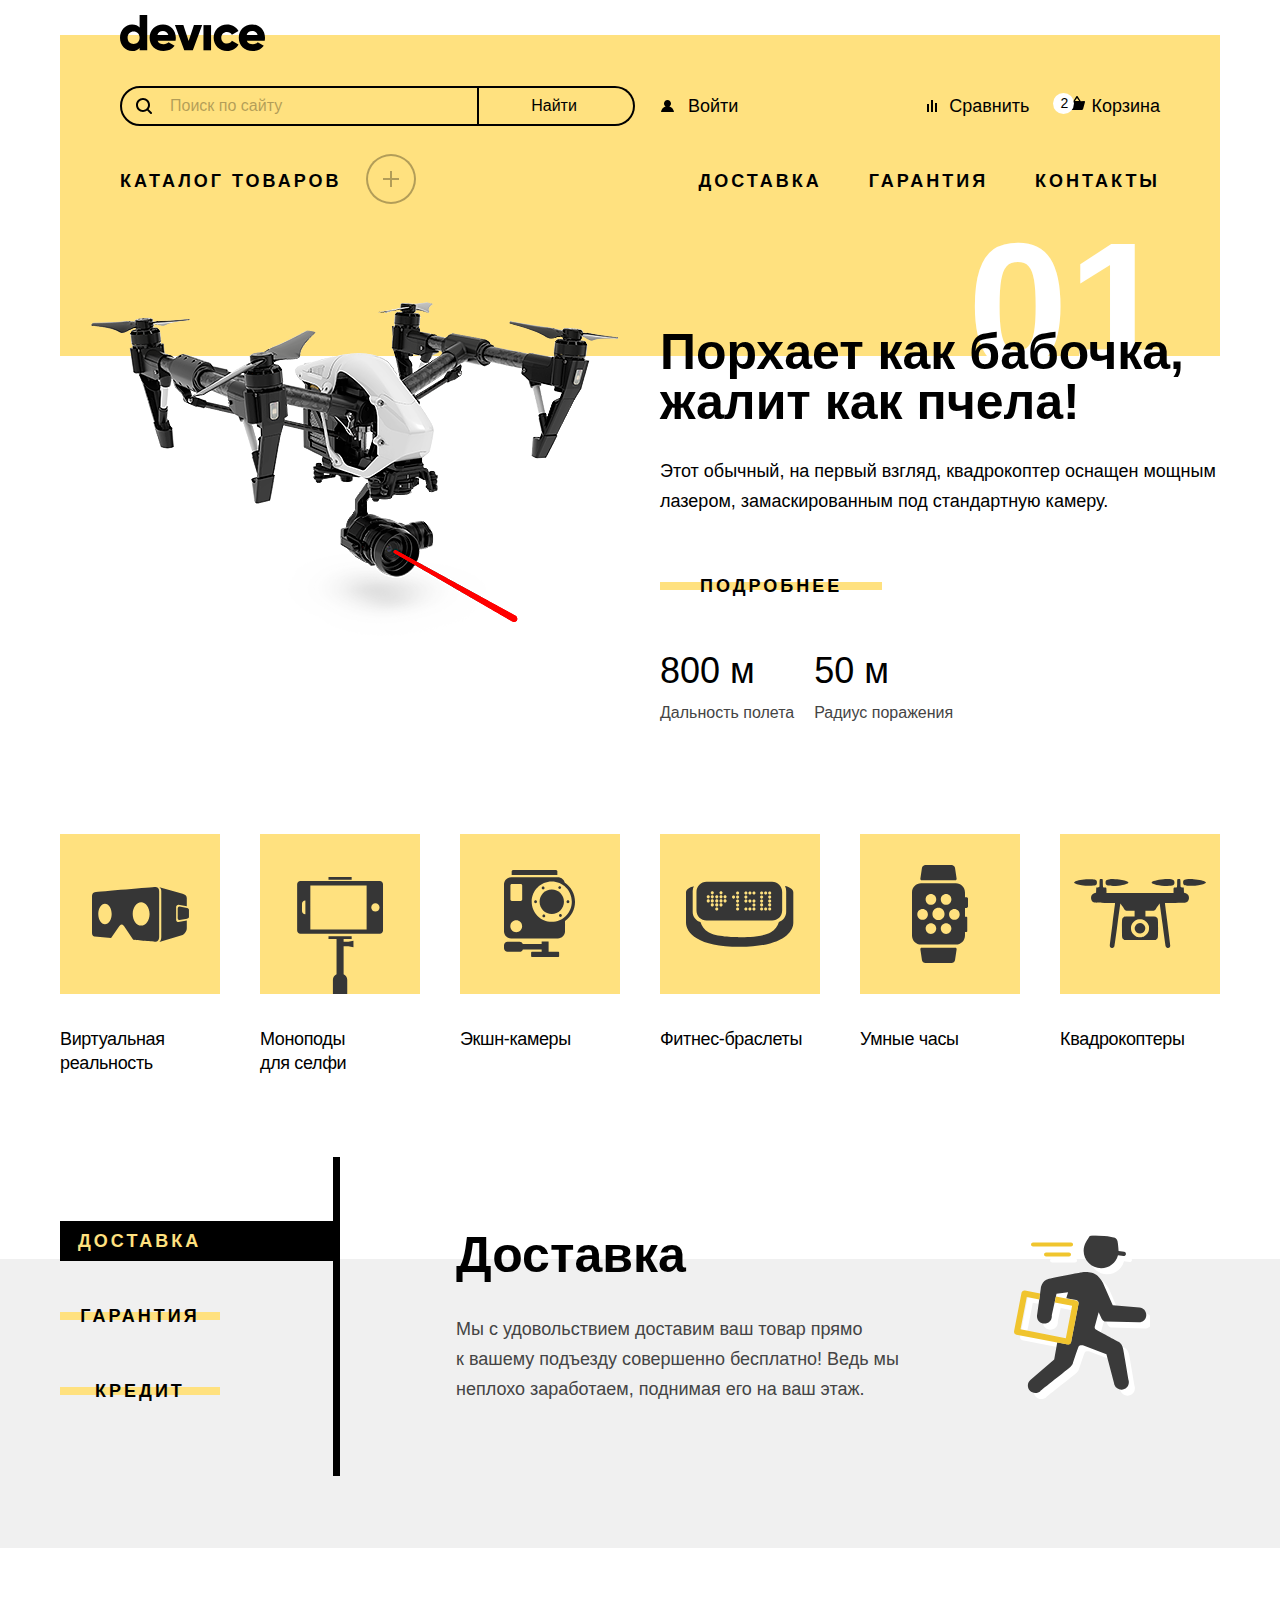
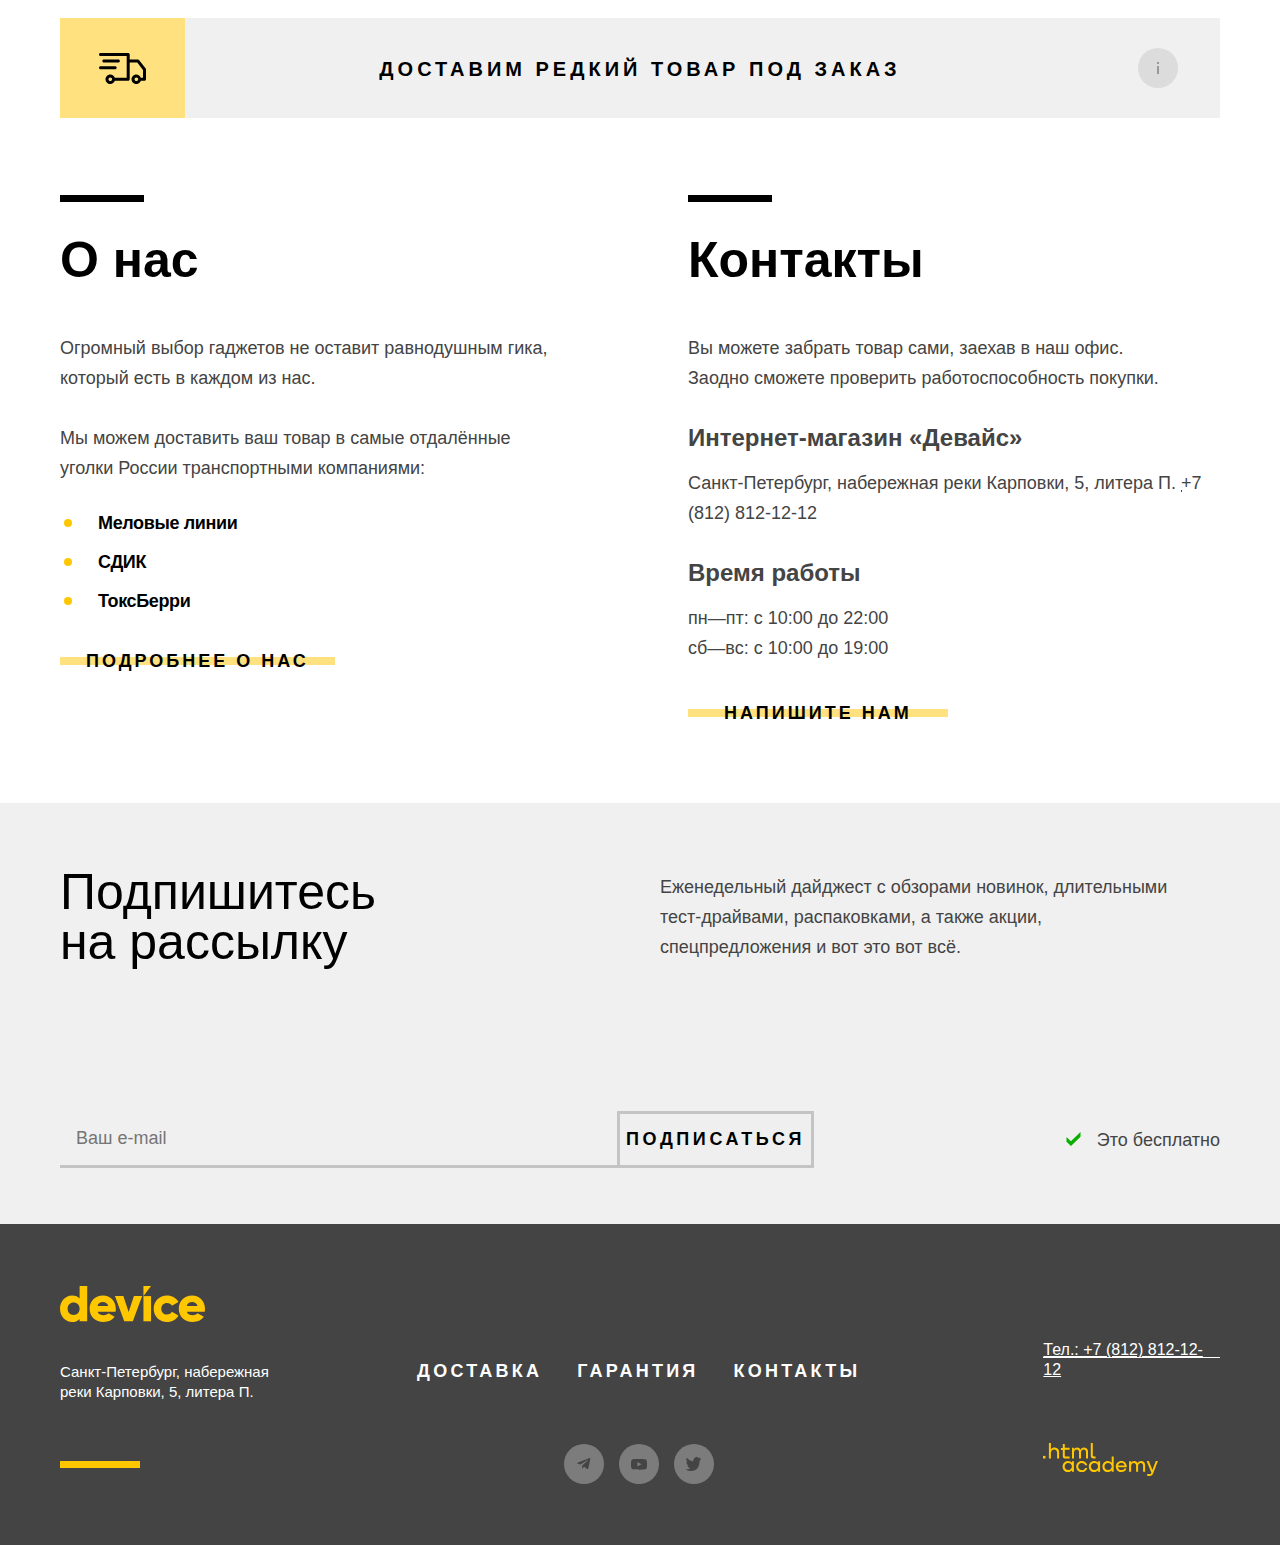
==== commit 32597149: "Исправил замечения" ====
--- a/index.html
+++ b/index.html
@@ -34,14 +34,14 @@
                     <p class="cart-modal__product-name">Любительская селфи-палка</p>
                     <img src="img/cart-stick-amateur.png" width="39" height="43" alt="Любительская селфи палка">
                   </a>
-                  <button type="button" class="cart-modal__close-button" aria-label="Закрытие корзины"></button>
+                  <button type="button" class="close-button" aria-label="Закрытие корзины"></button>
                 </li>
                 <li class="cart-modal__product-list-item">
                   <a href="#" class="cart-modal__product-link">
                     <p class="cart-modal__product-name">Профессиональная селфи-палка</p>
                     <img src="img/cart-stick-profi.png" width="39" height="43" alt="Профессиональная селфи палка">
                   </a>
-                  <button type="button" class="cart-modal__close-button" aria-label="Убрать товар"></button>
+                  <button type="button" class="close-button" aria-label="Убрать товар"></button>
                 </li>
               </ul>
               <div class="cart-modal__price-wrapper">
@@ -144,32 +144,39 @@
               </div>
             </div>
           </li>
-          <li class="slider__list-item">
-            <h3 class="slider__item-title">02</h3>
-            <img src="./img/slider-fitness-bracer.png" width="560" height="560" alt="Фитнес-браслет">
-            <p class="slider__item-slogan">Худеем правильно!</p>
-            <p class="slider__item-description">Мотивирующие фитнес-браслеты помогут найти в себе силы не пропускать
-              занятия и соблюдать диету.</p>
-            <div class="slider__about">
-              <a href="#" class="button-line">Подробнее</a>
-              <div class="slider__about-wrapper">
-                <p class="slider__about-description">Без подзарядки<b class="slider__about-meaning">48 часов</b></p>
+          <li class="slider__list-item slider__list-item--activ">
+            <h3 class="slider__item-title slider__item-title--bracer">02</h3>
+            <img src="./img/slider-fitness-bracer.png" width="560" class="slider__item-img" height="560"
+              alt="Фитнес-браслет">
+            <div class="slider__item-text-wrapper">
+              <p class="slider__item-slogan slider__item-slogan--bracer">Худеем правильно!</p>
+              <p class="slider__item-description">Мотивирующие фитнес-браслеты помогут найти в себе силы не пропускать
+                занятия и соблюдать диету.</p>
+              <div class="slider__about">
+                <a href="#" class="button-line button-line--slider">Подробнее</a>
+                <div class="slider__about-wrapper">
+                  <p class="slider__about-description">Без подзарядки<b class="slider__about-meaning">48 часов</b></p>
+                </div>
               </div>
             </div>
           </li>
-          <li class="slider__list-item">
+          <li class="slider__list-item slider__list-item--activ">
             <h3 class="slider__item-title">03</h3>
-            <img src="./img/slider-selfie-stick.png" width="560" height="560" alt="Самая длиная селфи палка">
-            <p class="slider__item-slogan">Делай селфи, как Бен Стиллер!</p>
-            <p class="slider__item-description">Самая длинная палка для селфи доступна в нашем магазине. Восемь (Восемь,
-              Карл!) метров длиной и весом всего 5 кг.</p>
-            <div class="slider__about">
-              <a href="#" class="button-line">Подробнее</a>
-              <div class="slider__about-wrapper">
-                <p class="slider__about-description">Длина палки<b class="slider__about-meaning">8,5
-                    м</b></p>
-                <p class="slider__about-description">Вес палки<b class="slider__about-meaning">5 кг</b></p>
-                <p class="slider__about-description">Материал<b class="slider__about-meaning">Карбон</b></p>
+            <img src="./img/slider-selfie-stick.png" class="slider__item-img" width="560" height="560"
+              alt="Самая длиная селфи палка">
+            <div class="slider__item-text-wrapper">
+              <p class="slider__item-slogan slider__item-slogan--stick">Делай селфи, как&nbsp;Бен Стиллер!</p>
+              <p class="slider__item-description">Самая длинная палка для селфи доступна в нашем магазине. Восемь
+                (Восемь,
+                Карл!) метров длиной и весом всего 5 кг.</p>
+              <div class="slider__about">
+                <a href="#" class="button-line button-line--slider">Подробнее</a>
+                <div class="slider__about-wrapper slider__about-wrapper--stick">
+                  <p class="slider__about-description">Длина палки<b class="slider__about-meaning">8,5
+                      м</b></p>
+                  <p class="slider__about-description">Вес палки<b class="slider__about-meaning">5 кг</b></p>
+                  <p class="slider__about-description">Материал<b class="slider__about-meaning">Карбон</b></p>
+                </div>
               </div>
             </div>
           </li>
@@ -269,7 +276,8 @@
           <p class="text text--information">Огромный выбор гаджетов не оставит равнодушным гика, который есть в каждом
             из нас.
           </p>
-          <p class="text text--information">Мы можем доставить ваш товар в самые отдалённые уголки России транспортными
+          <p class="text text--information">Мы можем доставить ваш товар в самые отдалённые уголки России
+            транспортными
             компаниями:</p>
           <ul class="about__company-list">
             <li class="about__company-list-item">
@@ -286,7 +294,8 @@
         </div>
         <div class="contacts">
           <h3 class="title title--information">Контакты</h3>
-          <p class="text text--contacts">Вы можете забрать товар сами, заехав в наш офис. <br> Заодно сможете проверить
+          <p class="text text--contacts">Вы можете забрать товар сами, заехав в наш офис. <br> Заодно сможете
+            проверить
             работоспособность покупки.</p>
           <span class="title title--information-middle">Интернет-магазин «Девайс»</span>
           <p class="text text--contacts">Санкт-Петербург, набережная реки Карповки, 5, литера П.
@@ -304,7 +313,8 @@
           <h2 class="visually-hidden">Подписка на рассылку</h2>
           <div class="subscribe__text-wrapper">
             <span class="title title--subscribe">Подпишитесь на рассылку</span>
-            <p class="subscribe__description text">Еженедельный дайджест с обзорами новинок, длительными тест-драйвами,
+            <p class="subscribe__description text">Еженедельный дайджест с обзорами новинок, длительными
+              тест-драйвами,
               распаковками, а также акции, спецпредложения и вот это вот всё.</p>
           </div>
           <div class="subscribe__input-wrapper">
@@ -361,6 +371,45 @@
         </div>
       </div>
     </footer>
+    <div class="rare-modal">
+      <div class="rare-modal__container">
+        <form action="https://echo.htmlacademy.ru" method="post" class="rare-modal__form">
+          <fieldset class="rare-modal__fieldset">
+            <legend class="rare-modal__title">Доставка под заказ</legend>
+            <label class="rare-modal__label rare-modal__label--name">
+              Ваше имя:
+              <input type="text" class="rare-modal__input rare-modal__input--name" placeholder="Введите имя">
+              <span class="rare-modal__input-hint">Добавьте имя</span>
+            </label>
+            <label class="rare-modal__label rare-modal__label--mail">
+              Ваш e-mail:
+              <input type="email" class="rare-modal__input rare-modal__input--mail rare-modal__input--invalid"
+                placeholder="Введите e-mail" value="почта">
+              <span class="rare-modal__input-hint rare-modal__input-hint--mail">Забавный у вас адрес</span>
+            </label>
+            <label class="rare-modal__label rare-modal__label--product">
+              Что нужно привезти:
+              <input type="text" class="rare-modal__input" placeholder="В свободной форме">
+            </label>
+            <div class="rare-modal__count-wrapper">
+              <label class="rare-modal__label rare-modal__label--count" for="count">Количество:</label>
+              <span class="rare-modal__tooltip">
+                <button class="rare-modal__tooltip-button"></button>
+                <span class="rare-modal__tooltip-text">Постараемся найти, сколько нужно. Привезём сколько получится по
+                  требованиям к&nbsp;провозу багажа.</span>
+              </span>
+              <button type="button" class="rare-modal__button-count rare-modal__button-count--minus"
+                aria-label="Уменьшение количества"></button>
+              <input type="number" id="count" class="rare-modal__input rare-modal__input--count" value="1">
+              <button type="button" class="rare-modal__button-count rare-modal__button-count--plus"
+                aria-label="Увеличение количества"></button>
+            </div>
+          </fieldset>
+          <button type="submit" class="button-line button-line--modal">Отправить</button>
+        </form>
+        <button type="button" class="rare-modal__button-close" aria-label="Закрытие корзины"></button>
+      </div>
+    </div>
   </body>
 
 </html>
--- a/styles/styles.css
+++ b/styles/styles.css
@@ -48,13 +48,27 @@
   object-fit: contain;
 }
 
+input[type='number'] {
+  -moz-appearance: textfield;
+}
+
+input::-webkit-outer-spin-button,
+input::-webkit-inner-spin-button {
+  -webkit-appearance: none;
+}
+
 /*общие классы*/
 .visually-hidden {
   position: absolute;
-  clip: rect(0 0 0 0);
   width: 1px;
   height: 1px;
   margin: -1px;
+  border: 0;
+  padding: 0;
+  white-space: nowrap;
+  clip-path: inset(100%);
+  clip: rect(0 0 0 0);
+  overflow: hidden;
 }
 
 .container {
@@ -97,6 +111,10 @@
   padding: 10px 36px;
 }
 
+.button-line--modal {
+  padding: 10px 32px;
+}
+
 .title {
   font-family: "Raleway", "Arial", sans-serif;
   font-size: 50px;
@@ -180,7 +198,9 @@
 .navigation__account-form-input {
   width: 359px;
   height: 40px;
-  font-family: "Raleway", "Arial", sans-serif;
+  font-family: "Rubik", "Arial", sans-serif;
+  font-size: 16px;
+  line-height: 20px;
   background-color: transparent;
   border: solid 2px #000000;
   border-radius: 50px 0 0 50px;
@@ -213,7 +233,7 @@
 }
 
 .navigation__account-form-search {
-  font-family: "Raleway", "Arial", sans-serif;
+  font-family: "Rubik", "Arial", sans-serif;
   padding: 8px 10px 8px 10px;
   min-width: 160px;
   border: solid 2px;
@@ -324,7 +344,7 @@
   background-repeat: no-repeat;
   background-position-x: 50%;
   background-position-y: 50%;
-  z-index: 10;
+  z-index: 25;
 }
 
 .navigation__product {
@@ -371,7 +391,9 @@
   padding: 0;
   padding-top: 33px;
   padding-left: 60px;
+  padding-bottom: 27px;
   background-color: #FFE17F;
+  z-index: 20;
 }
 
 .navigation__categories-list-wrapper {
@@ -409,6 +431,7 @@
   flex-direction: column;
   width: 320px;
   background-color: #000000;
+  z-index: 120;
 }
 
 .cart-modal__product-list {
@@ -464,7 +487,7 @@
   margin: 0;
 }
 
-.cart-modal__close-button {
+.close-button {
   position: relative;
   width: 10px;
   height: 10px;
@@ -475,8 +498,13 @@
   background: transparent;
 }
 
-.cart-modal__close-button::before,
-.cart-modal__close-button::after {
+.close-button--modal {
+  width: 26px;
+  height: 26px;
+}
+
+.close-button::before,
+.close-button::after {
   content: '';
   position: absolute;
   display: block;
@@ -485,11 +513,11 @@
   background: #ffffff;
 }
 
-.cart-modal__close-button::before {
+.close-button::before {
   transform: rotate(45deg);
 }
 
-.cart-modal__close-button::after {
+.close-button::after {
   transform: rotate(-45deg);
 }
 
@@ -519,6 +547,10 @@
 }
 
 /*Слайдер*/
+.slider {
+  margin-bottom: 70px;
+}
+
 .slider__list {
   display: flex;
   margin: 0;
@@ -546,9 +578,9 @@
   color: #ffffff;
   display: block;
   position: absolute;
-  top: 0;
   right: 52px;
   z-index: 0;
+  top: -10px
 }
 
 .slider__item-img {
@@ -575,6 +607,14 @@
   margin-bottom: 29px;
 }
 
+.slider__item-slogan--bracer {
+  width: 488px;
+}
+
+.slider__item-slogan--stick {
+  width: 549px;
+}
+
 .slider__item-description {
   font-family: "Rubik", "Arial", sans-serif;
   font-size: 18px;
@@ -588,8 +628,15 @@
   justify-content: flex-start;
 }
 
+.slider__about-wrapper--stick .slider__about-description:not(:last-child) {
+  margin-right: 40px;
+}
+
 .slider__about-description {
   font-family: "Rubik", "Arial", sans-serif;
+  color: #444444;
+  font-size: 16px;
+  line-height: 30px;
   display: flex;
   flex-direction: column;
   margin: 0;
@@ -602,6 +649,7 @@
 .slider__about-meaning {
   order: -1;
   font-family: "Rubik", "Arial", sans-serif;
+  color: #000000;
   font-weight: 400;
   font-size: 36px;
   line-height: 30px;
@@ -917,7 +965,7 @@
 
 .contacts {
   width: 532px;
-  padding-right: 18px;
+  padding-right: 17px;
 }
 
 .contacts__phone-number {
@@ -1160,3 +1208,248 @@
   left: 0;
   background-color: #ffffff;
 }
+
+
+
+/*!!!!!!!!*/
+/*Каталог*/
+
+/*Модальное окно индекс*/
+.rare-modal {
+  display: none;
+  position: fixed;
+  top: 0;
+  left: 0;
+  z-index: 100;
+  width: 100%;
+  height: 100%;
+  background-color: rgba(240, 240, 240, 0.9);
+}
+
+.rare-modal__container {
+  position: fixed;
+  top: calc(50% - 270px);
+  left: calc(50% - 460px);
+  border: 10px solid #000000;
+  width: 920px;
+  padding: 62px 70px;
+  background-color: #ffffff;
+  color: #000000;
+  box-shadow: 0 10px 0 0 rgba(0, 0, 0, 0.1);
+}
+
+.rare-modal__fieldset {
+  display: grid;
+  grid-template-columns: 360px 140px 180px;
+  grid-template-rows: auto;
+  column-gap: 40px;
+  row-gap: 42px;
+  padding: 0;
+  border: 0;
+  margin: 0;
+  margin-bottom: 42px;
+}
+
+.rare-modal__title {
+  font-family: "Raleway", "Arial", sans-serif;
+  font-size: 50px;
+  font-weight: 800;
+  line-height: 50px;
+  margin-bottom: 42px;
+}
+
+.rare-modal__label {
+  font-family: "Rubik", "Arial", sans-serif;
+  display: flex;
+  align-self: flex-start;
+  flex-direction: column;
+  font-size: 18px;
+  font-weight: 700;
+  line-height: 20px;
+  letter-spacing: -0.02em;
+}
+
+.rare-modal__label--name {
+  grid-column-start: 1;
+  grid-column-end: 2;
+}
+
+.rare-modal__label--mail {
+  grid-column-start: 2;
+  grid-column-end: 4;
+}
+
+.rare-modal__label--product {
+  grid-column-start: 1;
+  grid-column-end: 3;
+  margin-bottom: 0;
+}
+
+.rare-modal__label--count {
+  width: 100%;
+  margin-bottom: 14px;
+  position: relative;
+}
+
+.rare-modal__input {
+  border: 0;
+  width: 100%;
+  font-family: "Rubik", "Arial", sans-serif;
+  font-size: 16px;
+  font-weight: 400;
+  line-height: 20px;
+  padding: 20px;
+  background-color: #F0F0F0;
+  margin-top: 14px;
+  background-repeat: no-repeat;
+  background-position-x: 325px;
+  background-position-y: 24px;
+}
+
+.rare-modal__input--name {
+  background-image: url(../img/icon-input-name.svg);
+  background-position-x: 326px;
+
+}
+
+.rare-modal__input--mail {
+  background-image: url(../img/icon-input-mail.svg);
+}
+
+.rare-modal__input--invalid {
+  border: 1px solid #FF3D3D;
+}
+
+.rare-modal__input--count {
+  margin: 0;
+  width: 60px;
+  height: 60px;
+  padding: 15px;
+  text-align: center;
+}
+
+.rare-modal__input-hint {
+  font-family: "Rubik", "Arial", sans-serif;
+  font-size: 14px;
+  font-weight: 400;
+  line-height: 20px;
+  text-align: left;
+}
+
+.rare-modal__input-hint--mail {
+  display: inline;
+  color: #FF3D3D;
+}
+
+.rare-modal__count-wrapper {
+  display: flex;
+  flex-direction: row;
+  width: 180px;
+  flex-wrap: wrap;
+  align-items: flex-start;
+  align-content: flex-start;
+  position: relative;
+}
+
+.rare-modal__button-count {
+  display: block;
+  padding: 0;
+  width: 60px;
+  height: 60px;
+  border: 0;
+  margin: 0;
+  position: relative;
+}
+
+.rare-modal__button-count--minus::before {
+  content: "";
+  display: block;
+  width: 16px;
+  height: 2px;
+  background-color: #000000;
+  position: absolute;
+  top: calc(50% - 1px);
+  left: calc(50% - 8px);
+}
+
+.rare-modal__button-count--plus::before {
+  content: "";
+  display: block;
+  width: 16px;
+  height: 2px;
+  background-color: #000000;
+  position: absolute;
+  top: calc(50% - 1px);
+  left: calc(50% - 8px);
+}
+
+.rare-modal__button-count--plus::after {
+  content: "";
+  display: block;
+  width: 2px;
+  height: 16px;
+  background-color: #000000;
+  position: absolute;
+  top: calc(50% - 8px);
+  left: calc(50% - 1px);
+}
+
+.rare-modal__button-close {
+  display: block;
+  position: absolute;
+  padding: 0;
+  top: 84px;
+  right: 80px;
+  width: 26px;
+  height: 26px;
+  border: 0;
+  background-color: transparent;
+  background-image: url(../img/icon-close.svg);
+  background-repeat: no-repeat;
+}
+
+.rare-modal__tooltip-button {
+  padding: 0;
+  margin: 0;
+  width: 26px;
+  height: 26px;
+  border-radius: 13px;
+  background-color: #FFE17F;
+  position: absolute;
+  top: -3px;
+  left: 121px;
+  background-image: url(../img/information-icon-black.svg);
+  background-repeat: no-repeat;
+  background-position-x: 50%;
+  background-position-y: 50%;
+  border: 0;
+}
+
+.rare-modal__tooltip-text {
+  display: none;
+  position: absolute;
+  top: 33px;
+  left: 1px;
+  font-family: "Rubik", "Arial", sans-serif;
+  font-size: 16px;
+  font-weight: 400;
+  line-height: 20px;
+  width: 200px;
+  color: #FFFFFF;
+  padding: 19px 17px 19px 19px;
+  background-color: #000000;
+  box-shadow: 0 10px 0 0 rgba(0, 0, 0, 0.1);
+  z-index: 40;
+}
+
+.rare-modal__tooltip-text::after {
+  content: "";
+  display: inline-block;
+  position: absolute;
+  top: -6px;
+  left: 127px;
+  background-color: transparent;
+  border: 7px solid transparent;
+  border-bottom: 7px solid #000000;
+  border-top: 0;
+}
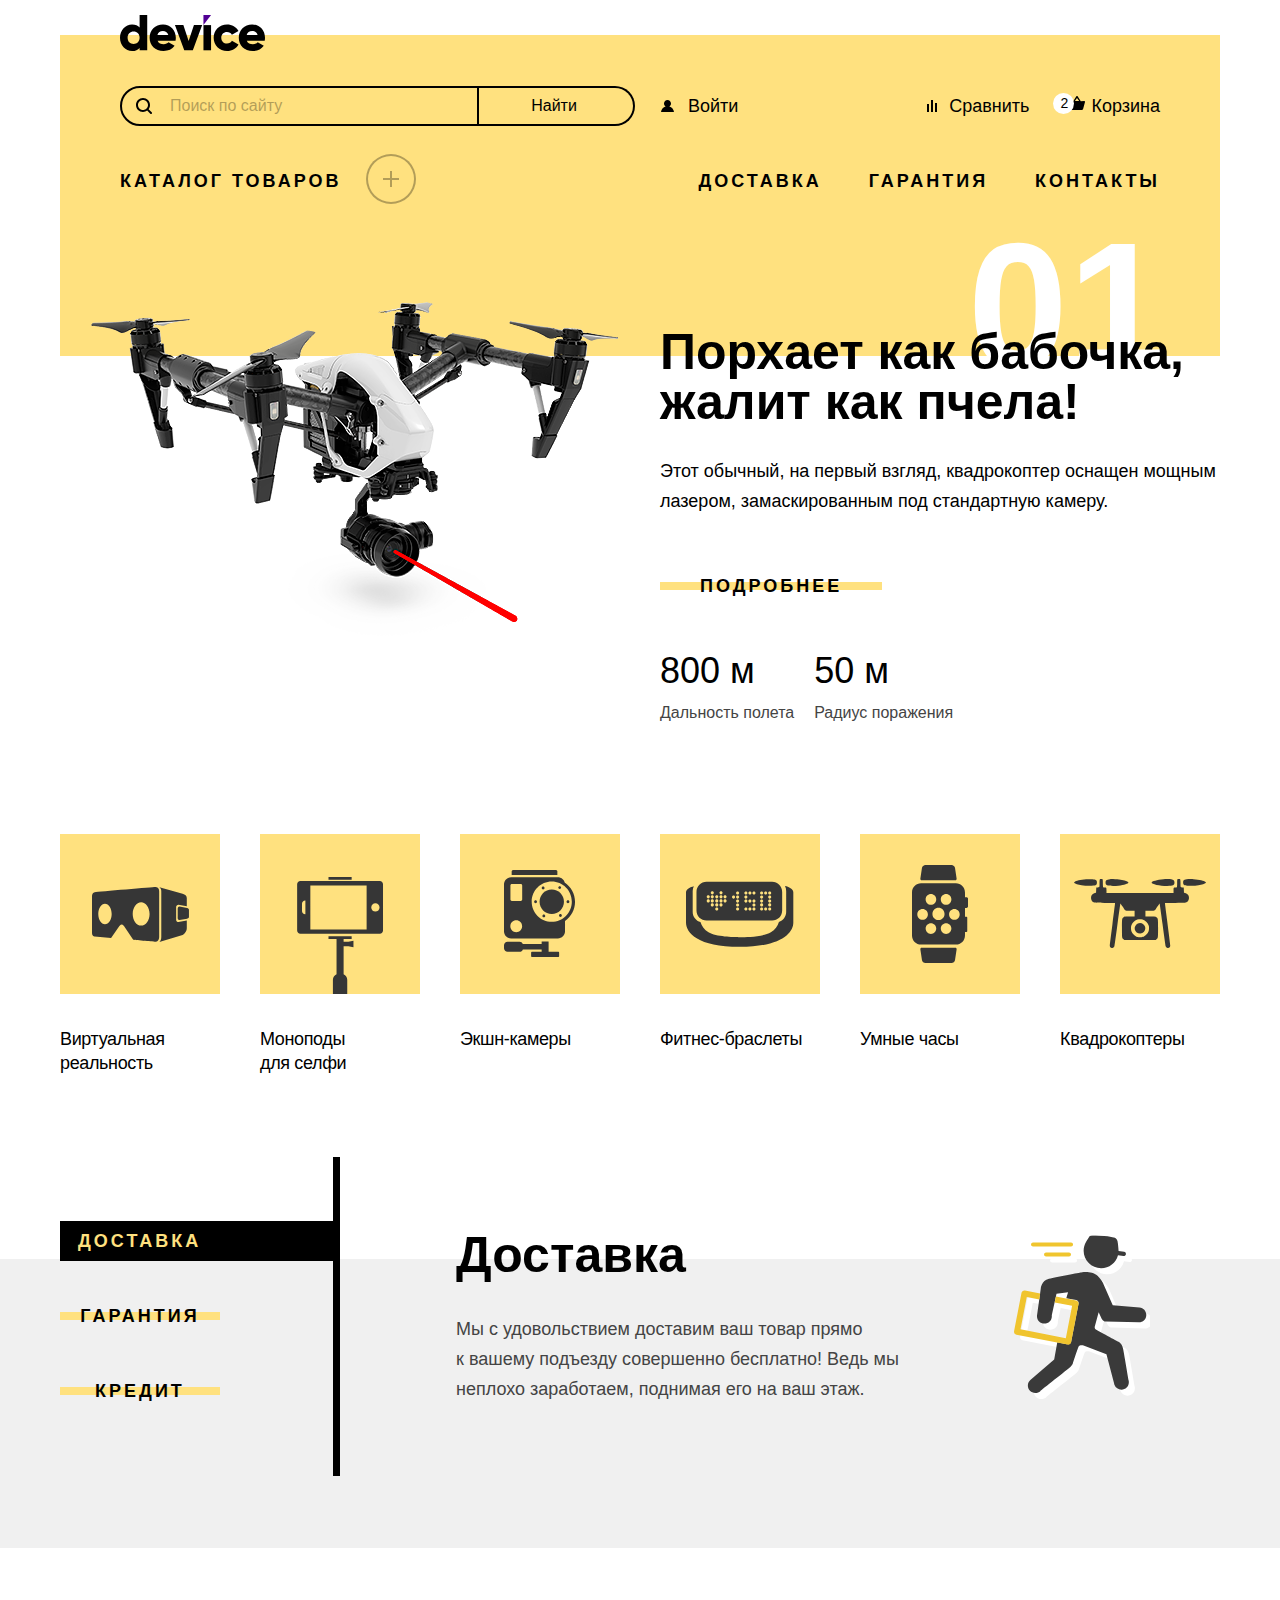
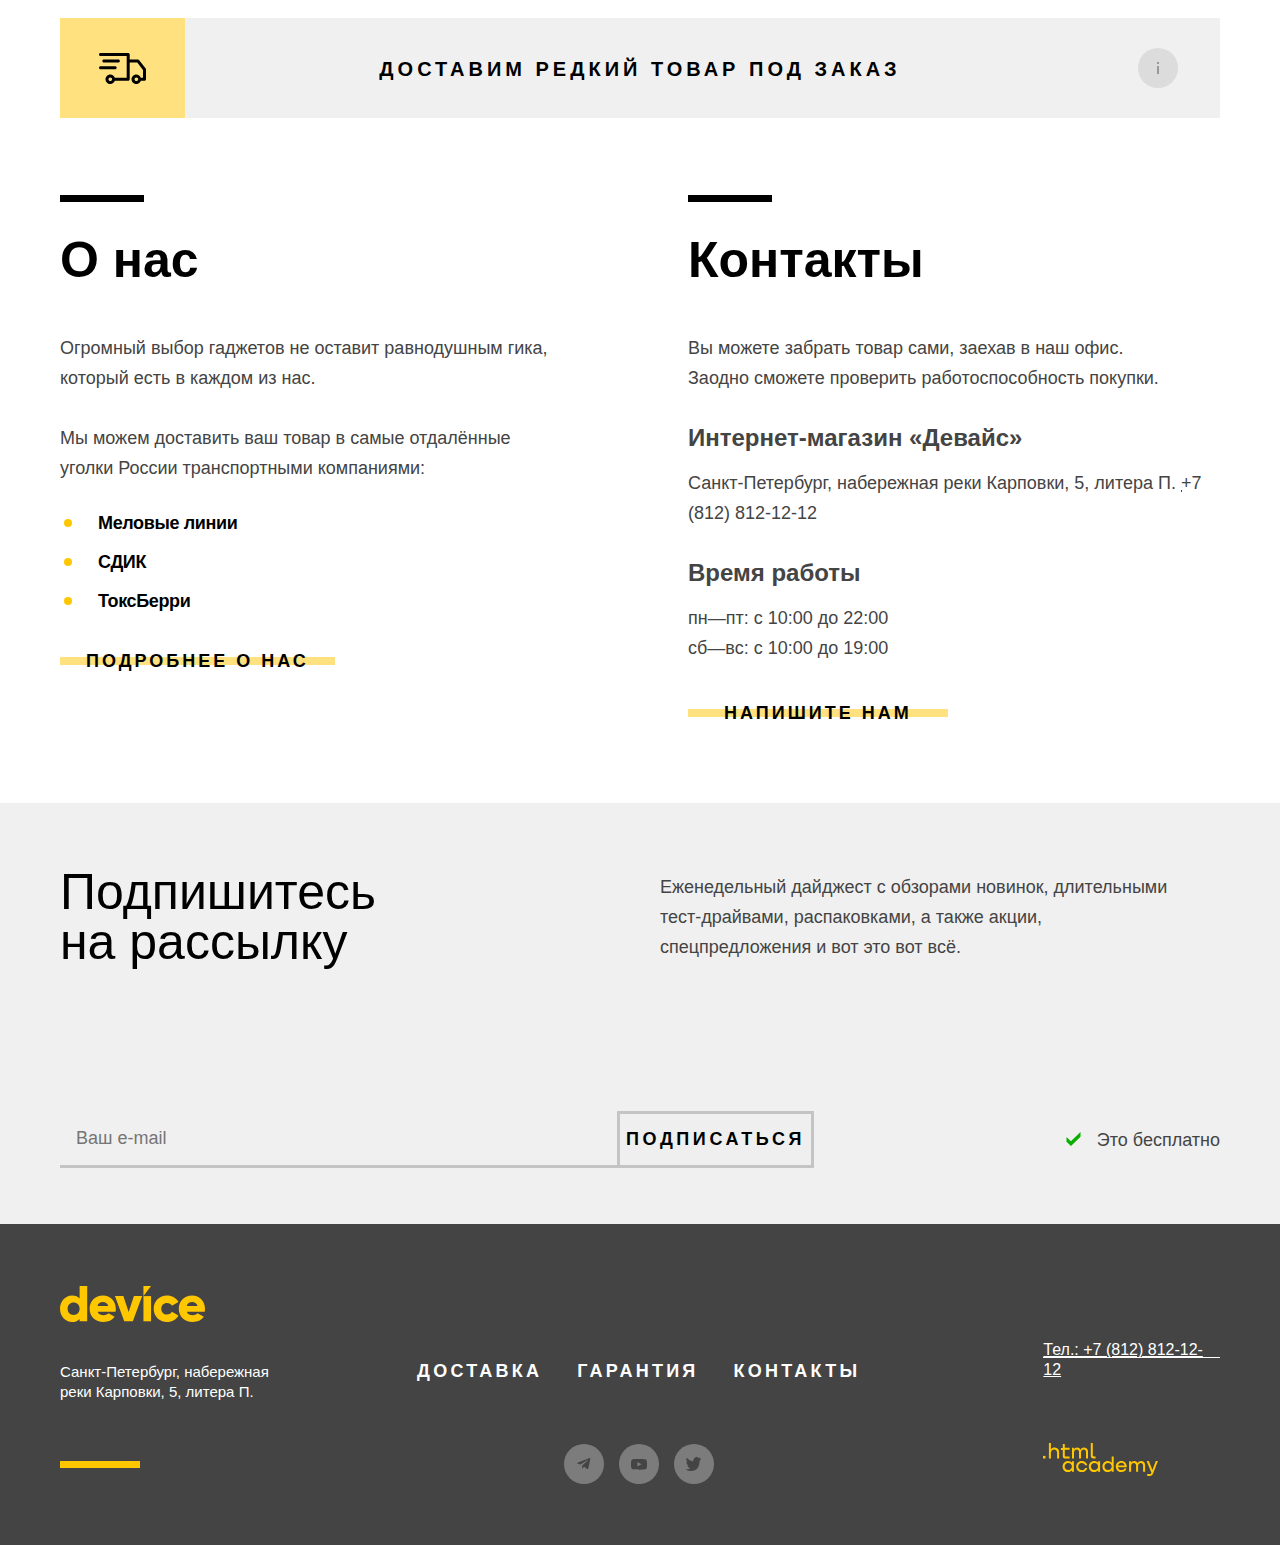
==== commit 1f497601: "Стилизация каталога" ====
--- a/index.html
+++ b/index.html
@@ -66,7 +66,7 @@
                     </a>
                   </li>
                   <li class="navigation__categories-item">
-                    <a href="#" class="navigation__categories-link">
+                    <a href="./catalog.html" class="navigation__categories-link">
                       Моноподы для cелфи
                     </a>
                   </li>
--- a/styles/styles.css
+++ b/styles/styles.css
@@ -115,6 +115,12 @@
   padding: 10px 32px;
 }
 
+.button-line--catalog-filters {
+  padding: 10px 50px;
+  background: linear-gradient(to bottom, transparent 16px, #ffe17f 16px, #ffe17f 24px, transparent 24px);
+  margin-left: 60px;
+}
+
 .title {
   font-family: "Raleway", "Arial", sans-serif;
   font-size: 50px;
@@ -152,6 +158,10 @@
   width: 348px;
 }
 
+.title--catalog {
+  margin-bottom: 16px;
+}
+
 .text {
   font-family: "Rubik", "Arial", sans-serif;
   font-size: 18px;
@@ -172,6 +182,14 @@
 }
 
 /*Навигация*/
+.page-header {
+  display: block;
+}
+
+.page-header--catalog {
+  margin-bottom: 35px;
+}
+
 .navigation {
   display: flex;
   flex-direction: column;
@@ -1213,6 +1231,261 @@
 
 /*!!!!!!!!*/
 /*Каталог*/
+.catalog-header {
+  padding-left: 60px;
+  padding-right: 21px;
+  margin-bottom: 34px;
+}
+
+/*Хлебные крошки*/
+.breadcrumbs {
+  display: flex;
+  margin: 0;
+  padding: 0;
+  list-style: none;
+  font-family: "Rubik", "Aial", sans-serif;
+  font-size: 16px;
+  font-weight: 400;
+  line-height: 20px;
+}
+
+.breadcrumbs__item {
+  position: relative;
+}
+
+.breadcrumbs__item:not(:last-child) {
+  margin-right: 36px;
+}
+
+.breadcrumbs__item:not(:last-child)::after {
+  content: "";
+  display: block;
+  width: 4px;
+  height: 7px;
+  position: absolute;
+  top: 6px;
+  left: calc(100% + 16px);
+  background-image: url(../img/icon-breadcumbs.svg);
+}
+
+.breadcrumbs__link {
+  text-decoration: none;
+  color: #000000;
+}
+
+.catalog-main__wrapper-background {
+  background-color: #F0F0F0;
+}
+
+.catalog-main__wrapper-content {
+  display: flex;
+  justify-content: flex-start;
+}
+
+/*Фильтры*/
+.filters {
+  width: 320px;
+  padding: 25px 60px 0 60px;
+}
+
+.filters__title-main {
+  margin: 0;
+  margin-bottom: 60px;
+  font-family: "Raleway", "Arial", sans-serif;
+  font-size: 16px;
+  font-weight: 800;
+  line-height: 18.78px;
+  letter-spacing: 0.2em;
+  text-transform: uppercase;
+}
+
+.filters__label {
+  font-family: "Rubik", "Arial", sans-serif;
+  font-size: 16px;
+  font-weight: 400;
+  line-height: 20px;
+}
+
+.filters__fieldset-wrapper {
+  padding-top: 14px;
+  border-top: 2px solid #000000;
+}
+
+.filters__fieldset {
+  position: relative;
+  margin: 0;
+  padding: 0;
+  border: 0;
+  margin-bottom: 35px;
+}
+
+.filters__title {
+  font-family: "Rubik", "Arial", sans-serif;
+  font-size: 18px;
+  font-weight: 700;
+  line-height: 20px;
+  letter-spacing: -0.02em;
+  padding: 0;
+  margin-bottom: 20px;
+}
+
+.filters__title--range-scale {
+  margin-bottom: 30px;
+}
+
+/*Шкала стоимости*/
+.range__scale {
+  position: relative;
+  height: 2px;
+  margin-bottom: 11px;
+  background-color: #DCDCDC;
+}
+
+.range__bar {
+  width: 119px;
+  position: absolute;
+  height: 2px;
+  top: 0;
+  left: 0;
+  background-color: #000000;
+}
+
+.range__toggle {
+  padding: 0;
+  position: absolute;
+  width: 20px;
+  height: 20px;
+  background: #F0F0F0;
+  border: 2px solid #000000;
+  border-radius: 50%;
+  cursor: pointer;
+}
+
+.range__toggle--min {
+  top: -10px;
+  left: 0;
+}
+
+.range__toggle--max {
+  top: -10px;
+  left: 109px;
+}
+
+.range__toggle:hover {
+  background-color: #ffffff;
+}
+
+.range__toggle:active,
+.range__toggle:focus {
+  outline: 3px solid #ffffff;
+}
+
+.range__wrapper-inputs {
+  display: flex;
+  margin-left: -5px;
+}
+
+.range__label {
+  font-family: "Rubik", "Arial", sans-serif;
+  font-size: 14px;
+  font-weight: 400;
+  line-height: 20px;
+  opacity: 0.3;
+}
+
+.range__input {
+  width: 80px;
+  background-color: transparent;
+  padding: 0;
+  border: 0;
+  height: 20px;
+}
+
+/*Чекбокс*/
+.filters__color-list {
+  margin: 0;
+  padding: 0;
+  list-style: none;
+}
+
+.filters__colors-item:not(:last-child) {
+  margin-bottom: 17px;
+}
+
+.filters__label--checkbox {
+  padding-left: 36px;
+  position: relative;
+}
+
+.filters__label--checkbox::before {
+  content: "";
+  display: block;
+  position: absolute;
+  top: 0;
+  left: 0;
+  width: 20px;
+  height: 20px;
+  border: 2px solid #000000;
+  border-radius: 3px;
+  background-color: transparent;
+}
+
+.filters__checkbox-input[type="checkbox"]:checked + .filters__checkbox-mark {
+  display: block;
+  position: absolute;
+  top: 5px;
+  left: 5px;
+  width: 10px;
+  height: 10px;
+  background-color: transparent;
+  background-image: url(../img/icon-checkbox-mark.svg);
+}
+
+/*радио-кнопки*/
+.filters__radio-list {
+  margin: 0;
+  padding: 0;
+  list-style: none;
+}
+
+.filters__radio-item:not(:last-child) {
+  margin-bottom: 20px;
+}
+
+.filters__label--radio {
+  padding-left: 36px;
+  position: relative;
+}
+
+.filters__radio-mark::before {
+  content: "";
+  display: block;
+  position: absolute;
+  top: 0;
+  left: 0;
+  width: 20px;
+  height: 20px;
+  border: 2px solid rgba(0, 0, 0, 0.3);
+  border-radius: 10px;
+  background-color: transparent;
+}
+
+.filters__radio-input[type="radio"]:checked + .filters__radio-mark::before {
+  border-color: #000000;
+}
+
+.filters__radio-input[type="radio"]:checked + .filters__radio-mark::after {
+  content: "";
+  display: block;
+  position: absolute;
+  top: 6px;
+  left: 6px;
+  width: 8px;
+  height: 8px;
+  border-radius: 4px;
+  background-color: #000000;
+}
+
 
 /*Модальное окно индекс*/
 .rare-modal {
@@ -1317,7 +1590,7 @@
 }
 
 .rare-modal__input--invalid {
-  border: 1px solid #FF3D3D;
+  border: 2px solid #FF3D3D;
 }
 
 .rare-modal__input--count {
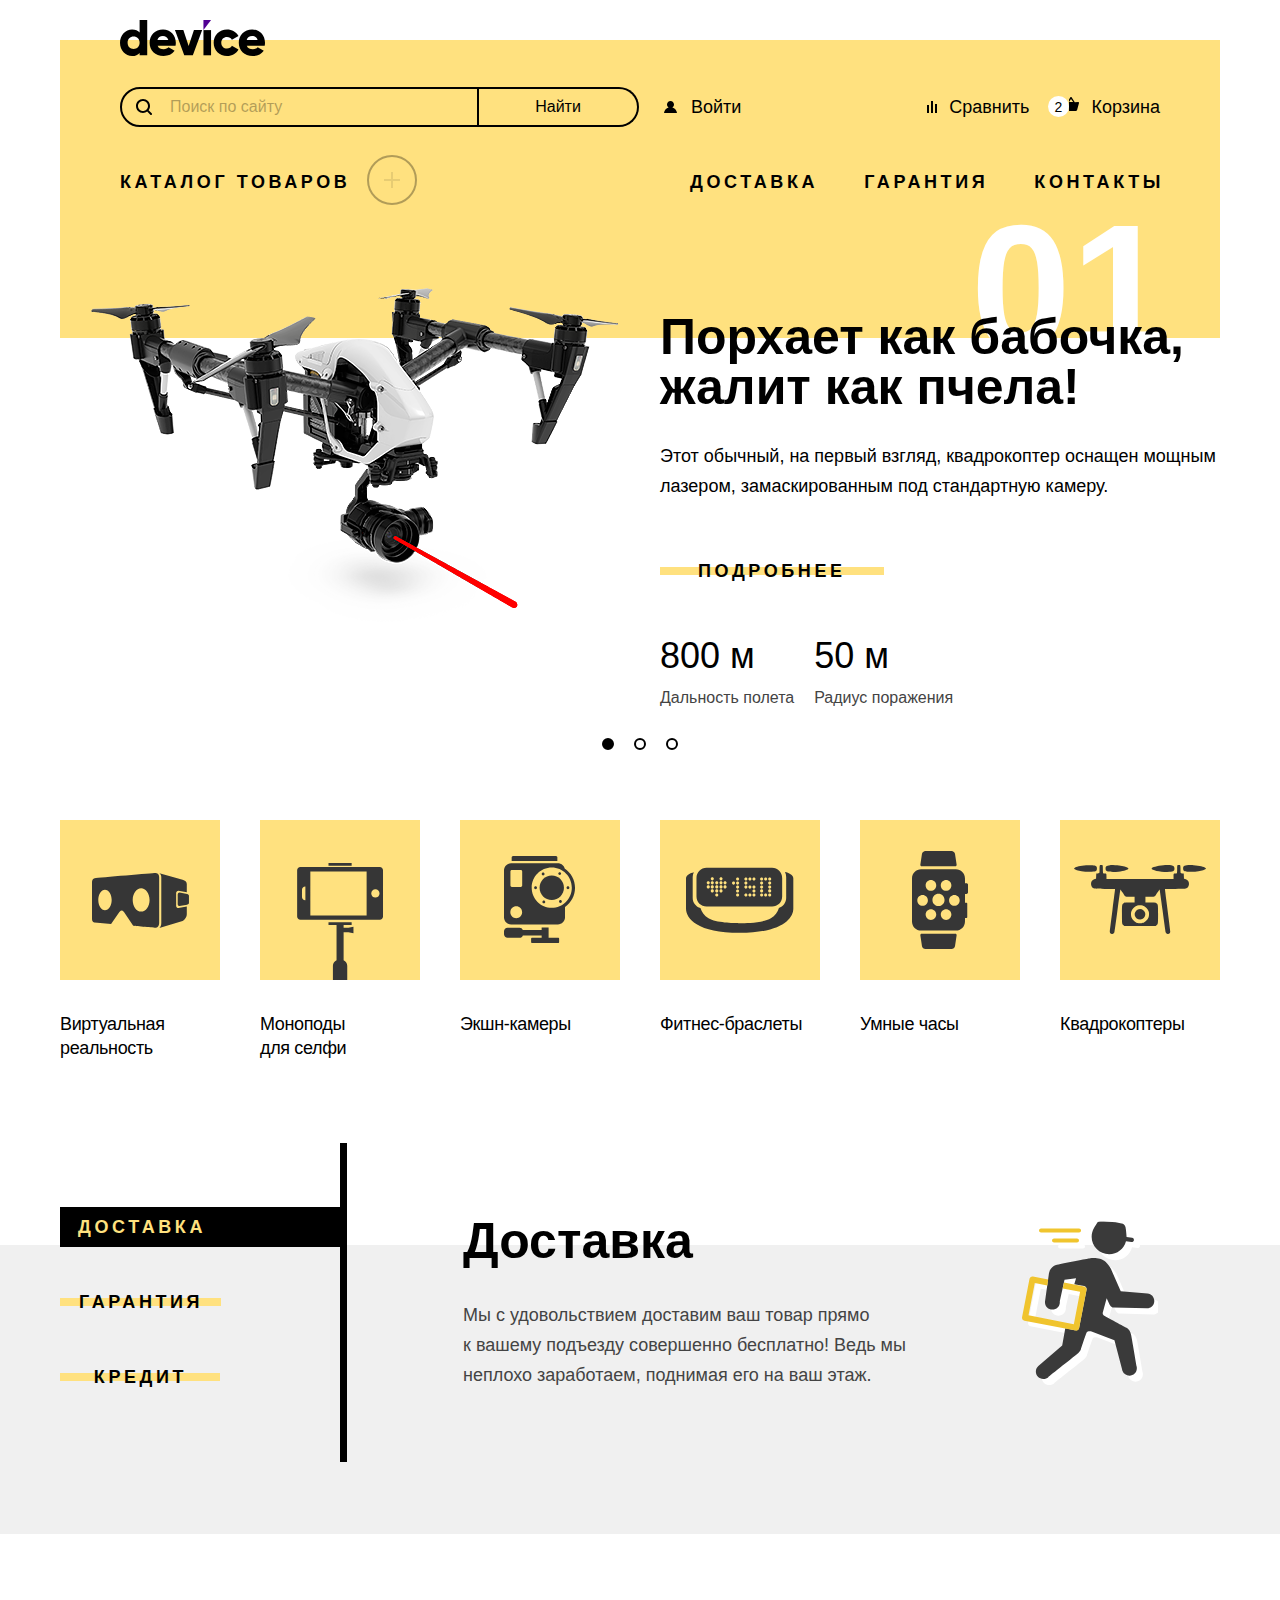
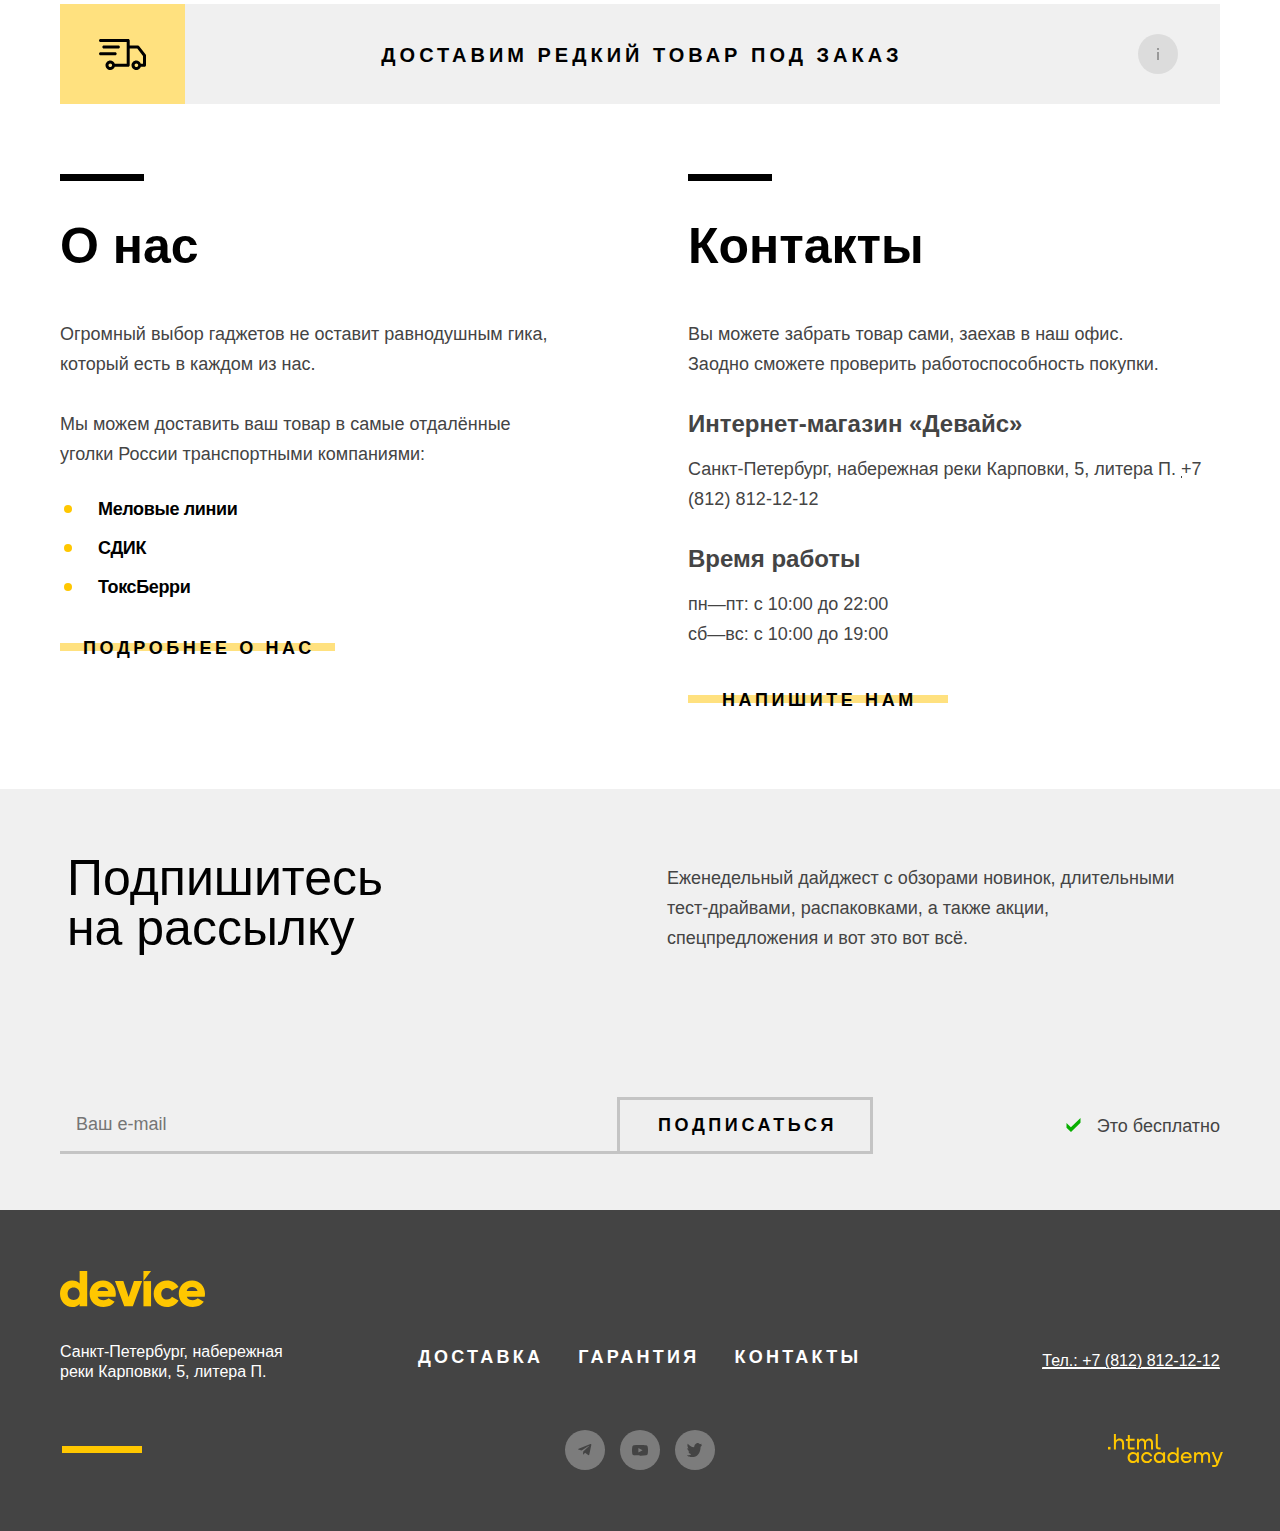
==== commit 2070246b: "Предзащитное состояние проекта" ====
--- a/index.html
+++ b/index.html
@@ -5,6 +5,8 @@
     <meta charset="utf-8">
     <meta name="viewport" content="width=device-width, initial-scale=1">
     <link rel="stylesheet" href="styles/styles.css">
+    <link rel="icon" href="favicon.ico">
+    <link rel="icon" type="image/png" sizes="32x32" href="img/favicon-32x32.png">
     <title>HTML Academy: Девайс</title>
   </head>
 
@@ -18,9 +20,12 @@
         </a>
         <div class="navigation__account">
           <form action="https://echo.htmlacademy.ru" role="search" method="get" class="navigation__account-form">
-            <input type="search" name="site-search" class="navigation__account-form-input" placeholder="Поиск по сайту"
-              required>
-            <button type="submit" class="navigation__account-form-search">Найти</button>
+            <span class="navigation__outline-wrapper">
+              <input type="search" name="site-search" class="navigation__account-form-input"
+                placeholder="Поиск по сайту" required>
+            </span>
+            <button type="submit" class="navigation__account-form-search"><span
+                class="navigation__account-form-search-text">Найти</span></button>
           </form>
           <a href="#" class="navigation__account-enter">Войти</a>
           <div class="navigation__account-link-wrapper">
@@ -34,30 +39,36 @@
                     <p class="cart-modal__product-name">Любительская селфи-палка</p>
                     <img src="img/cart-stick-amateur.png" width="39" height="43" alt="Любительская селфи палка">
                   </a>
-                  <button type="button" class="close-button" aria-label="Закрытие корзины"></button>
+                  <button type="button" class="close-button" aria-label="Убрать товар">
+                    <span class="close-button__outline"></span>
+                  </button>
                 </li>
                 <li class="cart-modal__product-list-item">
                   <a href="#" class="cart-modal__product-link">
                     <p class="cart-modal__product-name">Профессиональная селфи-палка</p>
                     <img src="img/cart-stick-profi.png" width="39" height="43" alt="Профессиональная селфи палка">
                   </a>
-                  <button type="button" class="close-button" aria-label="Убрать товар"></button>
+                  <button type="button" class="close-button" aria-label="Убрать товар">
+                    <span class="close-button__outline"></span>
+                  </button>
                 </li>
               </ul>
               <div class="cart-modal__price-wrapper">
                 <p class="cart-modal__price-text">Товаров: 2</p>
                 <p class="cart-modal__price-text">Сумма: 2000 ₽</p>
               </div>
-              <a href="#" class="cart-modal__open-cart-button">Открыть корзину</a>
+              <a href="#" class="cart-modal__open-cart-button"><span class="cart-modal__open-cart-button-text">Открыть
+                  корзину</span></a>
             </div>
           </div>
         </div>
         <div class="navigation__product">
           <div class="navigation__product-catalog-wrapper">
-            <!--Прописать состояние по ховеру-->
-            <h2 class="navigation__title">Каталог товаров <button type="button" class="navigation__button-open"
-                aria-label="Открыть каталог"></button></h2>
-            <ul class="navigation__categories-list">
+            <h2 class="navigation__title">Каталог товаров
+              <button type="button" class="navigation__button-open navigation__button-open--ope-list"
+                aria-label="Открыть каталог"></button>
+            </h2>
+            <ul class="navigation__categories-list navigation__categories-list--close">
               <li>
                 <ul class="navigation__categories-list-wrapper">
                   <li class="navigation__categories-item">
@@ -66,7 +77,7 @@
                     </a>
                   </li>
                   <li class="navigation__categories-item">
-                    <a href="./catalog.html" class="navigation__categories-link">
+                    <a href="catalog.html" class="navigation__categories-link navigation__categories-link--activ">
                       Моноподы для cелфи
                     </a>
                   </li>
@@ -104,13 +115,13 @@
           </div>
           <ul class="navigation__product-list">
             <li class="navigation__product-list-item">
-              <a href="#">Доставка</a>
+              <a href="#" class="navigation__product-list-link">Доставка</a>
             </li>
             <li class="navigation__product-list-item">
-              <a href="#">Гарантия</a>
+              <a href="#" class="navigation__product-list-link navigation__product-list-link--activ">Гарантия</a>
             </li>
             <li class="navigation__product-list-item">
-              <a href="#">Контакты</a>
+              <a href="#" class="navigation__product-list-link">Контакты</a>
             </li>
           </ul>
         </div>
@@ -120,10 +131,6 @@
     <main class="page-main">
       <section class="slider container">
         <h2 class="visually-hidden">Лучшие модели</h2>
-        <div class="slider__button-wrapper">
-          <button type="button" class="slider__button-forward" aria-label="Слайд назад"></button>
-          <button type="button" class="slider__button-next" aria-label="Слайд вперёд"></button>
-        </div>
         <ul class="slider__list">
           <li class="slider__list-item slider__list-item--active">
             <h3 class="slider__item-title">01</h3>
@@ -181,49 +188,52 @@
             </div>
           </li>
         </ul>
-        <!--Кнопки button-->
-        <ul class="slider__select-wrapper">
-          <li class="slider__select-list">
-            <button type="button" class="slider__select-button" aria-label="Перый слайд"></button>
-          </li>
-          <li class="slider__select-list">
-            <button type="button" class="slider__select-button" aria-label="Второй слайд"></button>
-          </li>
-          <li class="slider__select-list">
-            <button type="button" class="slider__select-button" aria-label="Третий слайд"></button>
-          </li>
-        </ul>
+        <div class="slider__arrow-button-wrapper">
+          <button class="slider__arrow-button" aria-label="Переключение слайда назад"></button>
+          <button class="slider__arrow-button slider__arrow-button--right" aria-label="Переключение слайда вперёд"></button>
+        </div>
+        <ol class="slider__select-wrapper">
+          <li class="slider__select-item slider__select-item--current">
+            <button type="button" class="visually-hidden" aria-label="Перый слайд"></button>
+          </li>
+          <li class="slider__select-item">
+            <button type="button" class="visually-hidden" aria-label="Второй слайд"></button>
+          </li>
+          <li class="slider__select-item">
+            <button type="button" class="visually-hidden" aria-label="Третий слайд"></button>
+          </li>
+        </ol>
       </section>
       <article class="main-catalog container">
         <h2 class="visually-hidden">Каталог</h2>
         <ul class="main-catalog__list">
           <li class="main-catalog__list-item main-catalog__list-item--virtual-reality">
-            <a class="main-catalog__list-link">
+            <a href="#" class="main-catalog__list-link">
               <p class="main-catalog__text">Виртуальная реальность</p>
             </a>
           </li>
           <li class="main-catalog__list-item main-catalog__list-item--mono-selfie">
-            <a class="main-catalog__list-link">
+            <a href="catalog.html" class="main-catalog__list-link">
               <p class="main-catalog__text">Моноподы для&nbsp;селфи</p>
             </a>
           </li>
           <li class="main-catalog__list-item main-catalog__list-item--action-cam">
-            <a class="main-catalog__list-link">
+            <a href="#" class="main-catalog__list-link">
               <p class="main-catalog__text">Экшн-камеры</p>
             </a>
           </li>
           <li class="main-catalog__list-item main-catalog__list-item--fitness-brace">
-            <a class="main-catalog__list-link">
+            <a href="#" class="main-catalog__list-link">
               <p class="main-catalog__text">Фитнес-браслеты</p>
             </a>
           </li>
           <li class="main-catalog__list-item main-catalog__list-item--smart-watches">
-            <a class="main-catalog__list-link">
+            <a href="#" class="main-catalog__list-link">
               <p class="main-catalog__text">Умные часы</p>
             </a>
           </li>
           <li class="main-catalog__list-item main-catalog__list-item--quadracopter">
-            <a class="main-catalog__list-link">
+            <a href="#" class="main-catalog__list-link">
               <p class="main-catalog__text">Квадрокоптеры</p>
             </a>
           </li>
@@ -319,8 +329,10 @@
           </div>
           <div class="subscribe__input-wrapper">
             <form action="https://echo.htmlacademy.ru" method="post" class="subscribe__form">
+              <!--Для отображения ошибки добавить класс".subscribe__input--invalid" инпуту-->
               <input type="email" name="user_email" class="subscribe__input" placeholder="Ваш e-mail">
-              <button class="subscribe__button" type="submit">Подписаться</button>
+              <button class="subscribe__button" type="submit"><span
+                  class="subscribe__button-text">Подписаться</span></button>
             </form>
             <p class="subscribe__description subscribe__description--form text"> Это бесплатно</p>
           </div>
@@ -351,14 +363,17 @@
           <ul class="socials-list">
             <li class="socials-list__item">
               <a href="#" class="socials-list__link socials-list__link--telegram" aria-label="Ссылка Телеграм">
+                <span class="socials-list__link-img socials-list__link-img--telegram"></span>
               </a>
             </li>
             <li class="socials-list__item">
               <a href="#" class="socials-list__link socials-list__link--youtube" aria-label="Ссылка Ютьюб">
+                <span class="socials-list__link-img socials-list__link-img--youtube"></span>
               </a>
             </li>
             <li class="socials-list__item">
               <a href="#" class="socials-list__link socials-list__link--twitter" aria-label="Ссылка Твиттер">
+                <span class="socials-list__link-img socials-list__link-img--twitter"></span>
               </a>
             </li>
           </ul>
@@ -366,30 +381,70 @@
         <div class="page-footer__wrapper-right">
           <a href="tel:+78128121212" class="page-footer__phone-number">Тел.: +7 (812) 812-12-12</a>
           <a href="#" class="page-footer__academy-link">
-            <img src="img/academy-logo.svg" width="115" height="33" alt="Лого академии">
+            <svg width="115" height="33" viewBox="0 0 115 33" fill="none" xmlns="http://www.w3.org/2000/svg">
+              <path d="M0 12.9V15.5H2.5V12.9H0Z" fill="#FFC700" />
+              <path
+                d="M11.6 4.5C10 4.5 8.8 5.2 8 6.2H7.9V0H5.9V15.5H7.9V10.2C7.9 8.1 9.2 6.6 11.2 6.6C13 6.6 14.1 8 14.1 9.8V15.5H16.1V9.4C16.2 6.4 14.3 4.5 11.6 4.5Z"
+                fill="#FFC700" />
+              <path
+                d="M26.6 4.8H21.8V1.1H19.8V4.9H17.9V6.9H19.8V12.9C19.8 14.6 20.8 15.6 22.5 15.6H26.6V13.6H22.9C22.2 13.6 21.8 13.2 21.8 12.5V6.8H26.6V4.8Z"
+                fill="#FFC700" />
+              <path
+                d="M41.1 4.6C39.5 4.6 38.2 5.4 37.6 6.7H37.5C36.9 5.5 35.7 4.6 34.1 4.6C32.7 4.6 31.6 5.4 31 6.4H30.9V4.8H29V15.4H31V10C31 8 32 6.5 33.6 6.5C35.1 6.5 36 7.5 36 9.1V15.4H38V9.8C38 7.4 39.4 6.5 40.6 6.5C42.1 6.5 43 7.5 43 9.1V15.4H45V8.9C45.1 6.4 43.6 4.6 41.1 4.6Z"
+                fill="#FFC700" />
+              <path d="M47.8 12.7C47.8 14.4 48.8 15.4 50.6 15.4H52.6V13.4H50.9C50.2 13.4 49.8 13 49.8 12.3V0H47.8V12.7Z"
+                fill="#FFC700" />
+              <path
+                d="M28.9 19.7C28 18.6 26.7 17.9 25 17.9C21.9 17.9 19.6 20.2 19.6 23.5C19.6 26.8 21.9 29.1 25 29.1C26.8 29.1 28 28.3 28.8 27.2H28.9V28.8H30.9V18.2H28.9V19.7ZM25.3 27.1C23.1 27.1 21.7 25.5 21.7 23.5C21.7 21.5 23.1 19.9 25.3 19.9C27.5 19.9 28.9 21.5 28.9 23.5C28.9 25.4 27.5 27.1 25.3 27.1Z"
+                fill="#FFC700" />
+              <path
+                d="M44.2 22C43.7 19.6 41.6 17.9 38.8 17.9C35.4 17.9 33.2 20.4 33.2 23.5C33.2 26.6 35.4 29.1 38.8 29.1C41.6 29.1 43.7 27.3 44.2 24.9H42.1C41.7 26.2 40.4 27.2 38.8 27.2C36.6 27.2 35.2 25.6 35.2 23.6C35.2 21.6 36.6 20 38.8 20C40.4 20 41.6 21 42.1 22.2H44.2V22Z"
+                fill="#FFC700" />
+              <path
+                d="M55.1 19.7C54.2 18.6 52.9 17.9 51.2 17.9C48.1 17.9 45.8 20.2 45.8 23.5C45.8 26.8 48.1 29.1 51.2 29.1C53 29.1 54.2 28.3 55 27.2H55.1V28.8H57.1V18.2H55.1V19.7ZM51.5 27.1C49.3 27.1 47.9 25.5 47.9 23.5C47.9 21.5 49.3 19.9 51.5 19.9C53.7 19.9 55.1 21.5 55.1 23.5C55.1 25.4 53.6 27.1 51.5 27.1Z"
+                fill="#FFC700" />
+              <path
+                d="M68.7 19.8C67.8 18.7 66.5 17.9 64.8 17.9C61.7 17.9 59.4 20.2 59.4 23.5C59.4 26.8 61.6 29.1 64.8 29.1C66.5 29.1 67.8 28.3 68.6 27.3H68.7V28.8H70.7V13.4H68.7V19.8ZM65.1 27.1C62.9 27.1 61.5 25.5 61.5 23.5C61.5 21.5 62.9 19.9 65.1 19.9C67.3 19.9 68.7 21.5 68.7 23.5C68.6 25.5 67.2 27.1 65.1 27.1Z"
+                fill="#FFC700" />
+              <path
+                d="M78.3 17.9C75 17.9 72.8 20.4 72.8 23.5C72.8 26.5 74.9 29.1 78.3 29.1C80.8 29.1 82.8 27.8 83.5 25.5H81.4C80.9 26.5 79.8 27.1 78.4 27.1C76.5 27.1 75.1 25.8 75 24.2H83.8C84 20.6 81.8 17.9 78.3 17.9ZM78.3 19.8C80 19.8 81.3 20.8 81.6 22.4H75.1C75.4 20.9 76.6 19.8 78.3 19.8Z"
+                fill="#FFC700" />
+              <path
+                d="M98.2 17.9C96.6 17.9 95.3 18.7 94.6 19.9H94.5C93.9 18.7 92.7 17.9 91.1 17.9C89.7 17.9 88.6 18.6 88 19.7V18.2H86.1V28.8H88.1V23.4C88.1 21.4 89.1 20 90.7 19.9C92.2 19.9 93.1 20.9 93.1 22.5V28.8H95.1V23.2C95.1 20.8 96.5 19.9 97.7 19.9C99.2 19.9 100.1 20.9 100.1 22.5V28.8H102.1V22.3C102.2 19.7 100.7 17.9 98.2 17.9Z"
+                fill="#FFC700" />
+              <path
+                d="M109.4 27L105.8 18.1H103.6L108.4 29.7C108.1 30.6 107.7 30.9 106.7 30.9H104.2V32.9H106.7C108.5 32.9 109.5 32.1 110.2 30.3L114.9 18.1H112.8L109.4 27Z"
+                fill="#FFC700" />
+            </svg>
           </a>
         </div>
       </div>
     </footer>
-    <div class="rare-modal">
+    <div class="rare-modal rare-modal--close">
       <div class="rare-modal__container">
         <form action="https://echo.htmlacademy.ru" method="post" class="rare-modal__form">
           <fieldset class="rare-modal__fieldset">
             <legend class="rare-modal__title">Доставка под заказ</legend>
             <label class="rare-modal__label rare-modal__label--name">
               Ваше имя:
-              <input type="text" class="rare-modal__input rare-modal__input--name" placeholder="Введите имя">
+              <span class="rare-modal__input-outline">
+                <input type="text" class="rare-modal__input rare-modal__input--name" placeholder="Введите имя">
+              </span>
               <span class="rare-modal__input-hint">Добавьте имя</span>
             </label>
             <label class="rare-modal__label rare-modal__label--mail">
               Ваш e-mail:
-              <input type="email" class="rare-modal__input rare-modal__input--mail rare-modal__input--invalid"
-                placeholder="Введите e-mail" value="почта">
+              <span class="rare-modal__input-outline">
+                <input type="email" class="rare-modal__input rare-modal__input--mail rare-modal__input--invalid"
+                  placeholder="Введите e-mail" value="почта">
+              </span>
               <span class="rare-modal__input-hint rare-modal__input-hint--mail">Забавный у вас адрес</span>
             </label>
             <label class="rare-modal__label rare-modal__label--product">
               Что нужно привезти:
-              <input type="text" class="rare-modal__input" placeholder="В свободной форме">
+              <span class="rare-modal__input-outline">
+                <input type="text" class="rare-modal__input" placeholder="В свободной форме">
+              </span>
             </label>
             <div class="rare-modal__count-wrapper">
               <label class="rare-modal__label rare-modal__label--count" for="count">Количество:</label>
@@ -398,11 +453,14 @@
                 <span class="rare-modal__tooltip-text">Постараемся найти, сколько нужно. Привезём сколько получится по
                   требованиям к&nbsp;провозу багажа.</span>
               </span>
-              <button type="button" class="rare-modal__button-count rare-modal__button-count--minus"
-                aria-label="Уменьшение количества"></button>
-              <input type="number" id="count" class="rare-modal__input rare-modal__input--count" value="1">
-              <button type="button" class="rare-modal__button-count rare-modal__button-count--plus"
-                aria-label="Увеличение количества"></button>
+              <div class="rare-modal__count-buttons-wrapper">
+                <button type="button" class="rare-modal__button-count rare-modal__button-count--minus"
+                  aria-label="Уменьшение количества"></button>
+                <input type="number" id="count" class="rare-modal__input rare-modal__input--count" value="1">
+                <button type="button" class="rare-modal__button-count rare-modal__button-count--plus"
+                  aria-label="Увеличение количества"></button>
+              </div>
+
             </div>
           </fieldset>
           <button type="submit" class="button-line button-line--modal">Отправить</button>
--- a/styles/styles.css
+++ b/styles/styles.css
@@ -34,7 +34,7 @@
 
 body {
   margin: 0;
-  margin-top: 15px;
+  margin-top: 20px;
 }
 
 *,
@@ -82,43 +82,81 @@
   display: inline-block;
   text-align: center;
   min-width: 160px;
-  padding: 10px 40px;
+  padding: 10px 38px 10px 38px;
   color: #000000;
   font-size: 18px;
   line-height: 20px;
   font-weight: 800;
   text-transform: uppercase;
   text-decoration: none;
-  letter-spacing: 3px;
+  letter-spacing: 0.2em;
   background: linear-gradient(to bottom, #ffffff 16px, #ffe17f 16px, #ffe17f 24px, #ffffff 24px);
   border: 0;
 }
 
+
+.button-line:hover {
+  background-image: none;
+  background-color: #FFE17F;
+  cursor: pointer;
+}
+
+.button-line:active {
+  background: #FFCC33;
+}
+
+.button-line:disabled {
+  opacity: 0.3;
+}
+
+.button-line:focus-visible {
+  outline-color: #AF4FFF;
+}
+
 .button-line--slider {
   margin-bottom: 50px;
 }
 
 .button-line--features {
   background: linear-gradient(to bottom, transparent 16px, #ffe17f 16px, #ffe17f 24px, transparent 24px);
-  padding: 10px 18px;
+  padding: 10px 18px 9px 19px;
 }
 
 .button-line--about {
-  padding: 10px 26px;
+  padding: 11px 20px 9px 23px;
 }
 
 .button-line--contacts {
-  padding: 10px 36px;
+  padding: 11px 31px 9px 34px;
 }
 
 .button-line--modal {
   padding: 10px 32px;
 }
 
+.button-line--modal:hover {
+  background: 0;
+  background-color: #FFE17F;
+}
+
+.button-line--modal:active {
+  background: 0;
+  background-color: #FFCC33;
+}
+
 .button-line--catalog-filters {
-  padding: 10px 50px;
+  padding: 10px 45px 10px 50px;
   background: linear-gradient(to bottom, transparent 16px, #ffe17f 16px, #ffe17f 24px, transparent 24px);
   margin-left: 60px;
+}
+
+.button-line--product-card {
+  display: none;
+  position: absolute;
+  top: 170px;
+  left: 70px;
+  background: linear-gradient(to bottom, transparent 16px, #ffe17f 16px, #ffe17f 24px, transparent 24px);
+  z-index: 100;
 }
 
 .title {
@@ -141,7 +179,7 @@
   height: 7px;
   background-color: #000000;
   position: absolute;
-  top: -40px;
+  top: -47px;
 }
 
 .title--information-middle {
@@ -156,6 +194,7 @@
 
 .title--subscribe {
   width: 348px;
+  padding-left: 7px;
 }
 
 .title--catalog {
@@ -184,6 +223,7 @@
 /*Навигация*/
 .page-header {
   display: block;
+  margin-bottom: -19px;
 }
 
 .page-header--catalog {
@@ -202,6 +242,20 @@
 
 .navigation__link-logo {
   margin-bottom: 31px;
+  width: 145px;
+  height: 36px;
+}
+
+.navigation__link-logo:hover {
+  opacity: 0.6;
+}
+
+.navigation__link-logo:active {
+  opacity: 0.3;
+}
+
+.navigation__link-logo:focus-visible {
+  outline: 2px solid #AF4FFF
 }
 
 .navigation__account {
@@ -211,6 +265,26 @@
 
 .navigation__account-form {
   display: flex;
+  position: relative;
+}
+
+.navigation__outline-wrapper {
+  position: relative;
+}
+
+.navigation__outline-wrapper::after {
+  content: "";
+  display: none;
+  position: absolute;
+  top: -3px;
+  left: -3px;
+  right: -3px;
+  bottom: -3px;
+  border: 2px solid #AF4FFF;
+}
+
+.navigation__outline-wrapper:focus-within.navigation__outline-wrapper::after {
+  display: block;
 }
 
 .navigation__account-form-input {
@@ -250,17 +324,59 @@
   z-index: 10;
 }
 
+.navigation__account-form-input:disabled {
+  opacity: 0.3;
+}
+
+.navigation__account-form-input:focus-visible {
+  outline: none;
+}
+
 .navigation__account-form-search {
   font-family: "Rubik", "Arial", sans-serif;
   padding: 8px 10px 8px 10px;
   min-width: 160px;
-  border: solid 2px;
+  border: solid 2px #000000;
   font-size: 16px;
   line-height: 20px;
   border-radius: 0 50px 50px 0;
   background-color: transparent;
   border-left: none;
-  margin-left: -4px;
+  margin-left: 0;
+  position: relative;
+}
+
+.navigation__account-form-search::before {
+  content: "";
+  position: absolute;
+  display: none;
+  top: -4px;
+  left: -4px;
+  right: -4px;
+  bottom: -4px;
+  border: 2px solid #AF4FFF;
+}
+
+.navigation__account-form-search:hover {
+  background-color: #000000;
+  color: #ffffff;
+}
+
+.navigation__account-form-search:active .navigation__account-form-search-text {
+  opacity: 0.3;
+}
+
+.navigation__account-form-search:focus-within.navigation__account-form-search::before {
+  display: block;
+}
+
+.navigation__account-form-search:focus-visible {
+  outline: none;
+}
+
+.navigation__account-login-wrapper {
+  display: flex;
+  align-items: center;
 }
 
 .navigation__account-enter {
@@ -270,11 +386,45 @@
   text-decoration: none;
   color: #000000;
   align-self: center;
-  margin-left: 26px;
+  margin-left: 25px;
   padding-left: 27px;
   background-image: url(../img/user.svg);
   background-repeat: no-repeat;
   background-position-y: 9px;
+  position: relative;
+}
+
+.navigation__account-enter:hover {
+  opacity: 0.6;
+}
+
+.navigation__account-enter:active {
+  opacity: 0.3;
+}
+
+.navigation__account-enter--logout {
+  margin-left: 0;
+  background-image: none;
+  opacity: 0.3;
+}
+
+.navigation__account-enter::after {
+  content: "";
+  display: none;
+  position: absolute;
+  top: -6px;
+  left: 23px;
+  right: -6px;
+  bottom: -6px;
+  border: 2px solid #AF4FFF;
+}
+
+.navigation__account-enter:focus-visible.navigation__account-enter::after {
+  display: block;
+}
+
+.navigation__account-enter:focus-visible {
+  outline: none;
 }
 
 .navigation__account-link-wrapper {
@@ -295,8 +445,35 @@
   background-image: url(../img/stats.svg);
   background-repeat: no-repeat;
   background-position-y: 9px;
-}
-
+  position: relative;
+}
+
+.navigation__account-link:hover {
+  opacity: 0.6;
+}
+
+.navigation__account-link:active {
+  opacity: 0.3;
+}
+
+.navigation__account-link::after {
+  content: "";
+  display: none;
+  position: absolute;
+  top: -6px;
+  left: -6px;
+  right: -6px;
+  bottom: -6px;
+  border: 2px solid #AF4FFF;
+}
+
+.navigation__account-link:focus-visible.navigation__account-link::after {
+  display: block;
+}
+
+.navigation__account-link:focus-visible {
+  outline: none;
+}
 
 
 .navigation__account-button-cart {
@@ -314,14 +491,42 @@
   background-image: url(../img/cart.svg);
   background-repeat: no-repeat;
   background-position-y: 5px;
+  background-position-x: -6px;
+}
+
+.navigation__account-button-cart:hover {
+  opacity: 0.6;
+}
+
+.navigation__account-button-cart:active {
+  opacity: 0.3;
+}
+
+.navigation__account-button-cart::after {
+  content: "";
+  display: none;
+  position: absolute;
+  top: -6px;
+  left: -20px;
+  right: -6px;
+  bottom: -6px;
+  border: 2px solid #AF4FFF;
+}
+
+.navigation__account-button-cart:focus-visible.navigation__account-button-cart::after {
+  display: block;
+}
+
+.navigation__account-button-cart:focus-visible {
+  outline: none;
 }
 
 .navigation__account-button-cart::before {
   content: "";
   display: block;
   position: absolute;
-  top: 2px;
-  left: -16px;
+  top: 4px;
+  left: -21px;
   width: 21px;
   height: 21px;
   background-color: #ffffff;
@@ -332,8 +537,8 @@
   font-family: "Rubik", "Arial", sans-serif;
   display: block;
   position: absolute;
-  top: 2px;
-  left: -9px;
+  top: 5px;
+  left: -15px;
   font-size: 14px;
   line-height: 20px;
 }
@@ -345,17 +550,20 @@
   font-weight: 800;
   margin: 0;
   text-transform: uppercase;
-  letter-spacing: 3px;
+  letter-spacing: 0.2em;
+  position: relative;
+  padding-right: 70px;
 }
 
 .navigation__button-open {
   position: absolute;
   bottom: -13px;
-  left: calc(100% + 25px);
+  right: 3px;
   padding: 0;
   width: 50px;
   height: 50px;
-  border: 2px solid rgba(0, 0, 0, 0.3);
+  border: 2px solid #000000;
+  cursor: pointer;
   border-radius: 25px;
   background-color: transparent;
   background-image: url(../img/categories-button.svg);
@@ -363,6 +571,50 @@
   background-position-x: 50%;
   background-position-y: 50%;
   z-index: 25;
+  opacity: 0.3;
+}
+
+.navigation__title:hover,
+.navigation__title:active {
+  cursor: pointer;
+}
+
+.navigation__title:hover .navigation__button-open {
+  opacity: 1;
+}
+
+.navigation__title:active .navigation__button-open {
+  opacity: 1;
+}
+
+.navigation__title::after {
+  content: "";
+  display: none;
+  position: absolute;
+  top: -19px;
+  left: -6px;
+  right: -6px;
+  bottom: -15px;
+  border: 2px solid #AF4FFF;
+}
+
+.navigation__title:focus-within.navigation__title::after {
+  display: block;
+}
+
+.navigation__button-open--open-list {
+  background-image: none;
+}
+
+.navigation__button-open--open-list::after {
+  content: "";
+  display: block;
+  position: absolute;
+  left: calc(50% - 8px);
+  top: calc(50% - 1px);
+  height: 2px;
+  width: 16px;
+  background-color: #000000;
 }
 
 .navigation__product {
@@ -381,7 +633,15 @@
   margin-left: auto;
 }
 
-.navigation__product-list-item a {
+.navigation__product-list-item {
+  margin-right: 46px;
+}
+
+.navigation__product-list-item:last-child {
+  margin-right: -4px;
+}
+
+.navigation__product-list-link {
   font-family: "Raleway", "Arial", sans-serif;
   color: #000000;
   font-size: 18px;
@@ -389,17 +649,56 @@
   font-weight: 800;
   text-transform: uppercase;
   text-decoration: none;
-  letter-spacing: 3px;
-  margin-right: 47px;
-
-}
-
-.navigation__product-list-item:last-child a {
-  margin-right: 0;
+  letter-spacing: 0.2em;
+  position: relative;
+}
+
+.navigation__product-list-link--active::before {
+  content: "";
+  display: block;
+  position: absolute;
+  width: 100%;
+  height: 2px;
+  background-color: #000000;
+  bottom: -4px;
+  left: 0;
+  z-index: 24;
+}
+
+.navigation__product-list-link:hover {
+  opacity: 0.6;
+}
+
+.navigation__product-list-link:active {
+  opacity: 0.3;
+}
+
+.navigation__product-list-link::after {
+  content: "";
+  display: none;
+  position: absolute;
+  top: -6px;
+  left: -6px;
+  right: -6px;
+  bottom: -6px;
+  border: 2px solid #AF4FFF;
+  z-index: 25;
+}
+
+.navigation__product-list-link:focus-visible.navigation__product-list-link::after {
+  display: block;
+}
+
+.navigation__product-list-link:focus-visible {
+  outline: none;
+}
+
+.navigation__product-list-link--active:focus-visible.navigation__product-list-link::after {
+  bottom: -8px;
 }
 
 .navigation__categories-list {
-  display: none;
+  display: grid;
   width: 1160px;
   left: -60px;
   position: absolute;
@@ -412,6 +711,10 @@
   padding-bottom: 27px;
   background-color: #FFE17F;
   z-index: 20;
+}
+
+.navigation__categories-list--close {
+  display: none;
 }
 
 .navigation__categories-list-wrapper {
@@ -438,6 +741,59 @@
   line-height: 18px;
   font-weight: 400;
   text-decoration: none;
+  position: relative;
+}
+
+.navigation__categories-link--active::before {
+  content: "";
+  height: 1px;
+  width: 100%;
+  position: absolute;
+  bottom: -2px;
+  left: 0;
+  background-color: #000000;
+}
+
+.navigation__categories-link--active::after {
+  content: "";
+  display: none;
+  position: absolute;
+  top: -6px;
+  left: -6px;
+  right: -6px;
+  bottom: -6px;
+  border: 2px solid #AF4FFF;
+}
+
+.navigation__categories-link--active:focus-visible.navigation__categories-link--active::after {
+  display: block;
+}
+
+.navigation__categories-link:hover {
+  opacity: 0.6;
+}
+
+.navigation__categories-link:active {
+  opacity: 0.3;
+}
+
+.navigation__categories-link::after {
+  content: "";
+  display: none;
+  position: absolute;
+  top: -6px;
+  left: -6px;
+  right: -6px;
+  bottom: -6px;
+  border: 2px solid #AF4FFF;
+}
+
+.navigation__categories-link:focus-visible.navigation__categories-link::after {
+  display: block;
+}
+
+.navigation__categories-link:focus-visible {
+  outline: none;
 }
 
 /*Корзина*/
@@ -494,6 +850,33 @@
   color: #ffffff;
 }
 
+.cart-modal__product-link:hover {
+  opacity: 0.6;
+}
+
+.cart-modal__product-link:active {
+  opacity: 0.3;
+}
+
+.cart-modal__product-link::after {
+  content: "";
+  display: none;
+  position: absolute;
+  top: 16px;
+  left: 16px;
+  right: 84px;
+  bottom: 16px;
+  border: 2px solid #AF4FFF;
+}
+
+.cart-modal__product-link:focus-visible.cart-modal__product-link::after {
+  display: block;
+}
+
+.cart-modal__product-link:focus-visible {
+  outline: none;
+}
+
 .cart-modal__product-link img {
   order: 1;
   margin-right: 23px;
@@ -516,6 +899,29 @@
   background: transparent;
 }
 
+.close-button__outline {
+  position: relative;
+}
+
+.close-button__outline::after {
+  content: "";
+  display: none;
+  position: absolute;
+  top: -7px;
+  left: -8px;
+  right: -9px;
+  bottom: -9px;
+  border: 2px solid #AF4FFF;
+}
+
+.close-button:focus-visible .close-button__outline::after {
+  display: block;
+}
+
+.close-button:focus-visible {
+  outline: none;
+}
+
 .close-button--modal {
   width: 26px;
   height: 26px;
@@ -537,6 +943,14 @@
 
 .close-button::after {
   transform: rotate(-45deg);
+}
+
+.close-button:hover {
+  opacity: 0.6;
+}
+
+.close-button:active {
+  opacity: 0.3;
 }
 
 .cart-modal__price-wrapper {
@@ -562,11 +976,44 @@
   padding: 14.5px 25px;
   margin: 20px;
   letter-spacing: 3px;
+  position: relative;
+}
+
+.cart-modal__open-cart-button:hover {
+  background-color: #FFE17F;
+}
+
+.cart-modal__open-cart-button:active .cart-modal__open-cart-button-text {
+  opacity: 0.3;
+}
+
+.cart-modal__open-cart-button:disabled {
+  opacity: 0.3;
+}
+
+.cart-modal__open-cart-button::after {
+  content: "";
+  display: none;
+  position: absolute;
+  top: -6px;
+  left: -6px;
+  right: -6px;
+  bottom: -6px;
+  border: 2px solid #AF4FFF;
+}
+
+.cart-modal__open-cart-button:focus-visible.cart-modal__open-cart-button::after {
+  display: block;
+}
+
+.cart-modal__open-cart-button:focus-visible {
+  outline: none;
 }
 
 /*Слайдер*/
 .slider {
   margin-bottom: 70px;
+  position: relative;
 }
 
 .slider__list {
@@ -596,14 +1043,14 @@
   color: #ffffff;
   display: block;
   position: absolute;
-  right: 52px;
+  right: 49px;
   z-index: 0;
   top: -10px
 }
 
 .slider__item-img {
   order: -1;
-  margin-top: -22px
+  margin-top: -18px
 }
 
 .slider__item-text-wrapper {
@@ -612,7 +1059,7 @@
   width: 560px;
   margin: 0;
   margin-left: 40px;
-  padding-top: 101px;
+  padding-top: 104px;
   z-index: 10;
 }
 
@@ -674,12 +1121,114 @@
   margin-bottom: 12px;
 }
 
-.slider__button-wrapper {
-  display: none;
-}
-
 .slider__select-wrapper {
-  display: none;
+  margin: 0;
+  padding: 0;
+  list-style-type: none;
+  display: flex;
+  position: absolute;
+  bottom: 0;
+  right: 542px;
+  z-index: 40;
+}
+
+.slider__select-item {
+  display: block;
+  width: 12px;
+  height: 12px;
+  border: 2px solid #000000;
+  border-radius: 50%;
+  position: relative;
+}
+
+.slider__select-item:not(:last-child) {
+  margin-right: 20px;
+}
+
+.slider__select-item--current {
+  background-color: #000000;
+}
+
+.slider__select-item:hover {
+  cursor: pointer;
+  opacity: 0.6;
+}
+
+.slider__select-item:active {
+  opacity: 0.3;
+}
+
+.slider__select-item:disabled {
+  opacity: 0.1;
+}
+
+.slider__select-item::after {
+  content: "";
+  display: none;
+  position: absolute;
+  top: -6px;
+  left: -6px;
+  right: -6px;
+  bottom: -6px;
+  border: 2px solid #AF4FFF;
+}
+
+.slider__select-item:focus-within:not(:disabled).slider__select-item::after {
+  display: block;
+}
+
+.slider__arrow-button-wrapper {
+  position: absolute;
+  width: 530px;
+  top: 193px;
+  left: 30px;
+  display: flex;
+  justify-content: space-between;
+}
+
+.slider__arrow-button {
+  display: block;
+  position: relative;
+  width: 20px;
+  height: 60px;
+  background-image: url(../img/slider-arrow.svg);
+  background-color: transparent;
+  border: none;
+}
+
+.slider__arrow-button::after {
+  content: "";
+  display: none;
+  position: absolute;
+  top: -6px;
+  left: -6px;
+  right: -6px;
+  bottom: -6px;
+  border: 2px solid #AF4FFF;
+}
+
+.slider__arrow-button--right {
+  transform: rotate(180deg);
+}
+
+.slider__arrow-button:hover {
+  opacity: 0.6;
+}
+
+.slider__arrow-button:active {
+  opacity: 0.3;
+}
+
+.slider__arrow-button:disabled {
+  opacity: 0.1;
+}
+
+.slider__arrow-button:focus-visible.slider__arrow-button::after {
+  display: block;
+}
+
+.slider__arrow-button:focus-visible {
+  outline: none;
 }
 
 /*Список категорий товаров*/
@@ -696,13 +1245,26 @@
 }
 
 .main-catalog__list-item {
-  display: flex;
+  display: block;
   width: 160px;
   height: 253px;
   background-image: linear-gradient(to bottom, #ffe17f 160px, #ffffff 160px);
   position: relative;
 }
 
+.main-catalog__list-item:hover {
+  cursor: pointer;
+  background-image: linear-gradient(to bottom, #FFC700 160px, #ffffff 160px);
+}
+
+.main-catalog__list-item:active {
+  opacity: 0.3;
+}
+
+.main-catalog__list-item:focus-within {
+  outline: none;
+}
+
 .main-catalog__list-item--virtual-reality::before {
   content: url(../img/mask.svg);
   position: absolute;
@@ -746,16 +1308,37 @@
 }
 
 .main-catalog__list-link {
-  align-self: flex-end;
-  height: 60px;
   font-size: 18px;
   font-family: "Raleway", "Arial", sans-serif;
   line-height: 24px;
   flex-wrap: wrap;
+  text-decoration: none;
+  color: #000000;
+  text-align: left;
+}
+
+.main-catalog__list-link::after {
+  content: "";
+  display: none;
+  position: absolute;
+  top: -6px;
+  left: -6px;
+  right: -6px;
+  bottom: -6px;
+  border: 2px solid #AF4FFF;
+}
+
+.main-catalog__list-link:focus-visible.main-catalog__list-link::after {
+  display: block;
+}
+
+.main-catalog__list-link:focus-visible {
+  outline: none;
 }
 
 .main-catalog__text {
   margin: 0;
+  padding-top: 192px;
   letter-spacing: -0.02em;
 }
 
@@ -776,12 +1359,16 @@
   padding: 0;
   padding-top: 64px;
   padding-bottom: 65px;
-  width: 280px;
+  width: 287px;
   border-right: solid #000000 7px;
 }
 
 .features__list-item {
   display: block;
+}
+
+.features__list-link {
+  line-height: 21px;
 }
 
 .features__list-item--active .button-line--features {
@@ -790,6 +1377,12 @@
   background-image: none;
   width: 100%;
   text-align: left;
+  padding-left: 18px;
+}
+
+.features__list-item--active:hover .button-line--features,
+.features__list-item--active:active .button-line--features {
+  padding-left: 60px;
 }
 
 
@@ -811,7 +1404,7 @@
 }
 
 .features__description--delivery {
-  width: 452px;
+  width: 453px;
 }
 
 .features__description--garantee {
@@ -883,7 +1476,7 @@
   font-weight: 800;
   line-height: 23px;
   height: 100px;
-  padding: 40px 125px 40px 125px;
+  padding: 40px 123px 40px 127px;
   border: 0;
   position: relative;
   text-transform: uppercase;
@@ -895,6 +1488,39 @@
   background-position-y: 35px, 0;
 }
 
+.delivery-rare__button::after {
+  content: "";
+  display: none;
+  position: absolute;
+  top: -6px;
+  left: -6px;
+  right: -6px;
+  bottom: -6px;
+  border: 2px solid #AF4FFF;
+}
+
+.delivery-rare__button:focus-visible.delivery-rare__button::after {
+  display: block;
+}
+
+.delivery-rare__button:focus-visible {
+  outline: none;
+}
+
+.delivery-rare__button:hover {
+  background-image: url(../img/delivery-truck.svg), linear-gradient(to right, #FFC700 125px, #f0f0f0 125px);
+  cursor: pointer;
+}
+
+.delivery-rare__button:hover .delivery-rare__information::before,
+.delivery-rare__button:hover .delivery-rare__information::after {
+  opacity: 1;
+}
+
+.delivery-rare:active {
+  opacity: 0.3;
+}
+
 .delivery-rare__information {
   display: block;
   width: 40px;
@@ -994,6 +1620,8 @@
   color: #444444;
   text-decoration: none;
   position: relative;
+  letter-spacing: 0.1px;
+
 }
 
 .contacts__phone-number::after {
@@ -1006,6 +1634,33 @@
   top: 17px;
   left: 0;
   background-color: #444444;
+}
+
+.contacts__phone-number:hover {
+  opacity: 0.6;
+}
+
+.contacts__phone-number:hover {
+  opacity: 0.3;
+}
+
+.contacts__phone-number::before {
+  content: "";
+  display: none;
+  position: absolute;
+  top: -6px;
+  left: -6px;
+  right: -6px;
+  bottom: -6px;
+  border: 2px solid #AF4FFF;
+}
+
+.contacts__phone-number:focus-visible.contacts__phone-number::before {
+  display: block;
+}
+
+.contacts__phone-number:focus-visible {
+  outline: none;
 }
 
 /*Подписка на рассылку*/
@@ -1026,7 +1681,9 @@
   color: #444444;
   margin: 0;
   width: 560px;
-  padding-right: 31px;
+  padding-top: 10px;
+  padding-left: 7px;
+  padding-right: 25px;
 }
 
 .subscribe__input-wrapper {
@@ -1036,10 +1693,12 @@
 
 .subscribe__description--form {
   display: block;
+  width: inherit;
+  position: relative;
+  align-self: center;
+  padding-top: 1px;
+  padding-left: 0;
   padding-right: 0;
-  width: inherit;
-  position: relative;
-  align-self: center;
 }
 
 .subscribe__description--form::before {
@@ -1066,6 +1725,20 @@
   padding-left: 16px;
 }
 
+.subscribe__input:focus {
+  background-color: #DCDCDC;
+  outline: none;
+}
+
+.subscribe__input:disabled {
+  opacity: 0.3;
+}
+
+/*Класс для отображения ошибки в input*/
+.subscribe__input--invalid {
+  border-bottom: 3px solid #FF3D3D;
+}
+
 .subscribe__button {
   font-family: "Raleway", "Arial", sans-serif;
   font-size: 18px;
@@ -1075,12 +1748,52 @@
   text-align: center;
   border: 3px solid #c4c4c4;
   text-transform: uppercase;
-}
+  padding-left: 38px;
+  padding-right: 33px;
+  position: relative;
+}
+
+
+.subscribe__button::after {
+  content: "";
+  display: none;
+  position: absolute;
+  top: -6px;
+  left: -6px;
+  right: -6px;
+  bottom: -6px;
+  border: 2px solid #AF4FFF;
+}
+
+.subscribe__button:hover {
+  color: #ffffff;
+  background-color: #000000;
+  border-color: #000000;
+}
+
+.subscribe__button:active .subscribe__button-text {
+  opacity: 0.3;
+}
+
+.subscribe__button:disabled {
+  opacity: 0.3;
+}
+
+.subscribe__button:focus-visible.subscribe__button::after {
+  display: block;
+}
+
+.subscribe__button:focus-visible {
+  outline: #c4c4c4;
+}
+
 
 /*Футер*/
 .page-footer {
   background-color: #444444;
-  padding-top: 62px;
+  padding-top: 61px;
+  margin-bottom: 100px;
+  padding-bottom: 6px;
 }
 
 .page-footer__wrapper {
@@ -1088,8 +1801,36 @@
 }
 
 .page-footer__logo-link {
-  margin-bottom: 35px;
-  display: block;
+  margin-bottom: 30px;
+  display: block;
+  position: relative;
+}
+
+.page-footer__logo-link::after {
+  content: "";
+  display: none;
+  position: absolute;
+  top: -6px;
+  left: -6px;
+  right: 84px;
+  bottom: -6px;
+  border: 2px solid #AF4FFF;
+}
+
+.page-footer__logo-link:hover {
+  opacity: 0.6;
+}
+
+.page-footer__logo-link:active {
+  opacity: 0.3;
+}
+
+.page-footer__logo-link:focus-visible.page-footer__logo-link::after {
+  display: block;
+}
+
+.page-footer__logo-link:focus-visible {
+  outline: none;
 }
 
 .page-footer__wrapper-left {
@@ -1097,16 +1838,16 @@
   font-size: 16px;
   line-height: 20px;
   color: #FFFFFF;
-  width: 234px;
   padding-bottom: 66px;
   position: relative;
-  margin-right: 124px;
+  margin-right: 119px;
   margin-bottom: 77px;
 }
 
 .page-footer__text {
   margin: 0;
-  font-size: 15px;
+  width: 239px;
+  font-size: 16px;
   line-height: 20px;
 }
 
@@ -1117,8 +1858,8 @@
   width: 80px;
   height: 7px;
   background-color: #FFC700;
-  bottom: 0;
-  left: 0;
+  bottom: -5px;
+  left: 2px;
 }
 
 .page__footer-text {
@@ -1129,8 +1870,8 @@
   display: flex;
   align-self: flex-end;
   flex-direction: column;
-  margin-bottom: 61px;
-  margin-right: 183px;
+  margin-bottom: 55px;
+  margin-right: 181px;
 }
 
 .page-footer__features-list {
@@ -1155,6 +1896,49 @@
   color: #ffffff;
   text-decoration: none;
   text-transform: uppercase;
+  position: relative;
+}
+
+.page-footer__features-list-link::before {
+  content: "";
+  display: none;
+  position: absolute;
+  bottom: -4px;
+  left: 0;
+  height: 2px;
+  width: 100%;
+  background-color: #FFC700;
+}
+
+.page-footer__features-list-link:hover {
+  color: #FFC700;
+}
+
+.page-footer__features-list-link:hover.page-footer__features-list-link::before {
+  display: block;
+}
+
+.page-footer__features-list-link:active {
+  opacity: 0.3;
+}
+
+.page-footer__features-list-link::after {
+  content: "";
+  display: none;
+  position: absolute;
+  top: -6px;
+  left: -6px;
+  right: -6px;
+  bottom: -6px;
+  border: 2px solid #AF4FFF;
+}
+
+.page-footer__features-list-link:focus-visible.page-footer__features-list-link::after {
+  display: block;
+}
+
+.page-footer__features-list-link:focus-visible {
+  outline: none;
 }
 
 .socials-list {
@@ -1175,34 +1959,94 @@
   height: 40px;
   background-color: rgba(255, 255, 255, 0.3);
   border-radius: 20px;
-}
-
-.socials-list__link--youtube {
-  background-image: url(../img/youtube-icon.svg);
+  position: relative;
+}
+
+.socials-list__link::after {
+  content: "";
+  display: none;
+  position: absolute;
+  top: -6px;
+  left: -6px;
+  right: -6px;
+  bottom: -6px;
+  border: 2px solid #AF4FFF;
+}
+
+.socials-list__link:focus-within.socials-list__link::after {
+  display: block;
+}
+
+.socials-list__link:focus {
+  outline: none;
+}
+
+.socials-list__link:hover {
+  background-color: #FFC700;
+}
+
+.socials-list__link:active .socials-list__link-img {
+  opacity: 0.3;
+}
+
+.socials-list__link-img {
+  display: block;
+  height: inherit;
   background-repeat: no-repeat;
   background-position-x: center;
   background-position-y: center;
 }
 
-.socials-list__link--telegram {
+.socials-list__link-img--telegram {
   background-image: url(../img/telegram-icon.svg);
-  background-repeat: no-repeat;
-  background-position-x: center;
-  background-position-y: center;
-}
-
-.socials-list__link--twitter {
+}
+
+.socials-list__link-img--youtube {
+  background-image: url(../img/youtube-icon.svg);
+}
+
+.socials-list__link-img--twitter {
   background-image: url(../img/twitter-icon.svg);
-  background-repeat: no-repeat;
-  background-position-x: center;
-  background-position-y: center;
+}
+
+.page-footer__academy-link {
+  position: relative;
+  align-self: flex-end;
+  left: 3px;
+}
+
+.page-footer__academy-link:hover path {
+  fill: #ffffff;
+}
+
+.page-footer__academy-link:active {
+  opacity: 0.3;
+}
+
+.page-footer__academy-link::after {
+  content: "";
+  display: none;
+  position: absolute;
+  top: -6px;
+  left: -6px;
+  right: 55px;
+  bottom: -6px;
+  border: 2px solid #AF4FFF;
+}
+
+.page-footer__academy-link:focus-visible.page-footer__academy-link::after {
+  display: block;
+}
+
+.page-footer__academy-link:focus-visible {
+  outline: none;
 }
 
 .page-footer__wrapper-right {
   display: flex;
   align-self: flex-end;
   flex-direction: column;
-  margin-bottom: 65px;
+  margin-bottom: 54px;
 }
 
 .page-footer__phone-number {
@@ -1227,7 +2071,32 @@
   background-color: #ffffff;
 }
 
-
+.page-footer__phone-number::before {
+  content: "";
+  display: none;
+  position: absolute;
+  top: -6px;
+  left: -6px;
+  right: -6px;
+  bottom: -6px;
+  border: 2px solid #AF4FFF;
+}
+
+.page-footer__phone-number:hover {
+  color: #FFC700;
+}
+
+.page-footer__phone-number:active {
+  opacity: 0.3;
+}
+
+.page-footer__phone-number:focus-visible.page-footer__phone-number::before {
+  display: block;
+}
+
+.page-footer__phone-number:focus-visible {
+  outline: none;
+}
 
 /*!!!!!!!!*/
 /*Каталог*/
@@ -1269,8 +2138,36 @@
 }
 
 .breadcrumbs__link {
+  position: relative;
   text-decoration: none;
   color: #000000;
+}
+
+.breadcrumbs__link:hover {
+  opacity: 0.6;
+}
+
+.breadcrumbs__link:active {
+  opacity: 0.3;
+}
+
+.breadcrumbs__link::after {
+  content: "";
+  display: none;
+  position: absolute;
+  top: -6px;
+  left: -6px;
+  right: -6px;
+  bottom: -6px;
+  border: 2px solid #AF4FFF;
+}
+
+.breadcrumbs__link:focus-visible.breadcrumbs__link::after {
+  display: block;
+}
+
+.breadcrumbs__link:focus-visible {
+  outline: none;
 }
 
 .catalog-main__wrapper-background {
@@ -1290,7 +2187,7 @@
 
 .filters__title-main {
   margin: 0;
-  margin-bottom: 60px;
+  margin-bottom: 57px;
   font-family: "Raleway", "Arial", sans-serif;
   font-size: 16px;
   font-weight: 800;
@@ -1306,8 +2203,36 @@
   line-height: 20px;
 }
 
+.filters__label::after {
+  content: "";
+  display: none;
+  position: absolute;
+  width: 26px;
+  height: 26px;
+  top: -3px;
+  left: -3px;
+  border: 2px solid #AF4FFF;
+}
+
+.filters__label:hover {
+  cursor: pointer;
+  opacity: 0.6;
+}
+
+.filters__label:active {
+  opacity: 0.3;
+}
+
+.filters__label:disabled {
+  opacity: 0.1;
+}
+
+.filters__label:focus-within.filters__label::after {
+  display: block;
+}
+
 .filters__fieldset-wrapper {
-  padding-top: 14px;
+  padding-top: 13px;
   border-top: 2px solid #000000;
 }
 
@@ -1330,7 +2255,7 @@
 }
 
 .filters__title--range-scale {
-  margin-bottom: 30px;
+  margin-bottom: 28px;
 }
 
 /*Шкала стоимости*/
@@ -1353,31 +2278,56 @@
 .range__toggle {
   padding: 0;
   position: absolute;
-  width: 20px;
-  height: 20px;
-  background: #F0F0F0;
+  width: 18px;
+  height: 18px;
+  background: #EBEBEB;
   border: 2px solid #000000;
   border-radius: 50%;
   cursor: pointer;
 }
 
 .range__toggle--min {
-  top: -10px;
-  left: 0;
+  top: -8px;
+  left: -9px;
 }
 
 .range__toggle--max {
-  top: -10px;
-  left: 109px;
+  top: -8px;
+  left: 110px;
 }
 
 .range__toggle:hover {
-  background-color: #ffffff;
-}
-
-.range__toggle:active,
-.range__toggle:focus {
-  outline: 3px solid #ffffff;
+  background-image: url(../img/range-toggle-hover.svg);
+  background-position-x: center;
+  background-position-y: center;
+  border: 0;
+  background-repeat: no-repeat;
+  background-size: auto;
+}
+
+.range__toggle:active {
+  background-image: none;
+  background-color: #000000;
+  outline: none;
+}
+
+.range__toggle::after {
+  content: "";
+  display: none;
+  position: absolute;
+  top: -6px;
+  left: -6px;
+  right: -6px;
+  bottom: -6px;
+  border: 2px solid #AF4FFF;
+}
+
+.range__toggle:focus-visible {
+  outline: none;
+}
+
+.range__toggle:focus-visible.range__toggle::after {
+  display: block;
 }
 
 .range__wrapper-inputs {
@@ -1390,24 +2340,54 @@
   font-size: 14px;
   font-weight: 400;
   line-height: 20px;
-  opacity: 0.3;
+  color: #B3B3B3;
+  position: relative;
 }
 
 .range__input {
+  font-family: "Rubik", "Arial", sans-serif;
+  font-size: 14px;
+  font-weight: 400;
+  line-height: 20px;
   width: 80px;
   background-color: transparent;
   padding: 0;
   border: 0;
   height: 20px;
+  color: #B3B3B3;
+}
+
+.range__label::after {
+  content: "";
+  display: none;
+  position: absolute;
+  top: -2px;
+  left: -4px;
+  right: 40px;
+  bottom: -2px;
+  border: 2px solid #AF4FFF;
+}
+
+.range__label:focus-within.range__label::after {
+  display: block;
+}
+
+.range__input:focus {
+  outline: none;
 }
 
 /*Чекбокс*/
 .filters__color-list {
   margin: 0;
+  margin-bottom: -3px;
   padding: 0;
   list-style: none;
 }
 
+.filters__colors-item {
+  position: relative;
+}
+
 .filters__colors-item:not(:last-child) {
   margin-bottom: 17px;
 }
@@ -1417,28 +2397,25 @@
   position: relative;
 }
 
-.filters__label--checkbox::before {
-  content: "";
+
+.filters__checkbox-mark {
   display: block;
   position: absolute;
   top: 0;
   left: 0;
   width: 20px;
   height: 20px;
-  border: 2px solid #000000;
+  border: 2px solid #CCCCCC;
   border-radius: 3px;
   background-color: transparent;
 }
 
 .filters__checkbox-input[type="checkbox"]:checked + .filters__checkbox-mark {
-  display: block;
-  position: absolute;
-  top: 5px;
-  left: 5px;
-  width: 10px;
-  height: 10px;
+  border-color: #000000;
   background-color: transparent;
   background-image: url(../img/icon-checkbox-mark.svg);
+  background-repeat: no-repeat;
+  background-position: center;
 }
 
 /*радио-кнопки*/
@@ -1486,10 +2463,429 @@
   background-color: #000000;
 }
 
+/*Сортировка*/
+.sort {
+  display: flex;
+  justify-content: space-between;
+  align-items: center;
+  padding: 20px 40px 20px 40px;
+}
+
+.sort__title {
+  margin: 0;
+  font-family: "Raleway", "Arial", sans-serif;
+  font-size: 16px;
+  font-weight: 800;
+  line-height: 19px;
+  letter-spacing: 0.2em;
+  text-transform: uppercase;
+}
+
+.sort__select {
+  font-family: "Rubik", "Arial", sans-serif;
+  position: relative;
+  font-size: 18px;
+  font-weight: 400;
+  line-height: 30px;
+  color: #000000;
+  background-image: url(../img/icon-sort.svg);
+  background-repeat: no-repeat;
+  background-position-x: calc(100% - 26px);
+  background-position-y: center;
+  background-color: transparent;
+  border: 0;
+  appearance: none;
+}
+
+.sort__select:hover {
+  opacity: 0.6;
+}
+
+.sort__select:active {
+  opacity: 0.3;
+}
+
+.sort__select:disabled {
+  opacity: 0.1;
+}
+
+.sort__select:focus-visible {
+  outline: none;
+}
+
+.sort__select-outline-wrapper {
+  position: relative;
+  margin-left: 13px;
+}
+
+.sort__select-outline-wrapper::after {
+  content: "";
+  display: none;
+  position: absolute;
+  top: -6px;
+  left: -6px;
+  right: -6px;
+  bottom: -6px;
+  border: 2px solid #AF4FFF;
+}
+
+.sort__select-outline-wrapper:focus-within.sort__select-outline-wrapper::after {
+  display: block;
+}
+
+.sort__button-wrapper {
+  display: flex;
+}
+
+.sort__button {
+  display: block;
+  position: relative;
+
+}
+
+.sort__button-rect {
+  display: block;
+  width: 30px;
+  height: 30px;
+  opacity: 0.2;
+  background-image: url(../img/icon-sort-list.svg);
+  background-repeat: no-repeat;
+  background-position-x: center;
+  background-position-y: center;
+}
+
+.sort__button:hover .sort__button-rect {
+  opacity: 0.5;
+}
+
+.sort__button:active .sort__button-rect {
+  opacity: 1;
+}
+
+.sort__button--down {
+  transform: rotate(180deg);
+}
+
+.sort__button::after {
+  content: "";
+  display: none;
+  position: absolute;
+  top: -2px;
+  left: -2px;
+  right: -2px;
+  bottom: -2px;
+  border: 2px solid #AF4FFF;
+}
+
+.sort__button:focus-visible.sort__button::after {
+  display: block;
+}
+
+.sort__button:focus-visible {
+  outline: none;
+}
+
+/*Список и карточки товаров*/
+.shop-items {
+  padding: 70px 40px 78px 40px;
+  background-color: #ffffff;
+}
+
+.shop-items__cards-wrapper {
+  margin-bottom: 44px;
+}
+
+.shop-items__list {
+  margin: 0;
+  margin-bottom: 44px;
+  padding: 0;
+  list-style: none;
+  display: flex;
+  flex-wrap: wrap;
+  column-gap: 40px;
+  row-gap: 42px;
+}
+
+.shop-items__card {
+  display: flex;
+  flex-direction: column;
+  position: relative;
+}
+
+.shop-items__card--new::after {
+  content: "";
+  width: 60px;
+  height: 60px;
+  background-image: url(../img/icon-product-new.svg);
+  position: absolute;
+  top: 27px;
+  right: 27px;
+}
+
+.shop-items__card:hover .shop-items__card-img {
+  opacity: 0.3;
+}
+
+.shop-items__card:hover .shop-items__text-wrapper {
+  opacity: 0.6;
+}
+
+.shop-items__card:hover .button-line--product-card {
+  display: block;
+}
+
+.shop-items__card--new:hover::after {
+  opacity: 0.3;
+}
+
+.shop-items__card:active .shop-items__card-img {
+  opacity: 0.3;
+}
+
+.shop-items__card:active .shop-items__text-wrapper {
+  opacity: 0.3;
+}
+
+.shop-items__card:active .button-line--product-card {
+  display: block;
+  background: #FFCC33
+}
+
+.shop-items__card--new:active::after {
+  opacity: 0.3;
+}
+
+.shop-items__card-link-wrapper {
+  display: flex;
+  position: relative;
+  flex-direction: column;
+  text-decoration: none;
+  color: #000000;
+}
+
+.shop-items__card-link-wrapper:focus-visible {
+  outline: none;
+}
+
+.shop-items__card-link-wrapper::after {
+  content: "";
+  display: none;
+  position: absolute;
+  top: -6px;
+  left: -6px;
+  right: -6px;
+  bottom: -6px;
+  border: 2px solid #AF4FFF;
+}
+
+.shop-items__card-link-wrapper:focus-within {
+  outline: none;
+}
+
+.shop-items__card-link-wrapper:focus-within.shop-items__card-link-wrapper::after {
+  display: block;
+}
+
+.shop-items__text-wrapper {
+  display: flex;
+  justify-content: space-between;
+  order: 2;
+  margin: 0;
+}
+
+.shop-items__card-title {
+  font-family: "Rubik", "Arial", sans-serif;
+  width: 201px;
+  font-size: 18px;
+  font-weight: 700;
+  line-height: 20px;
+  letter-spacing: -0.02em;
+  margin: 0;
+}
+
+.shop-items__card-price {
+  font-family: "Rubik", "Arial", sans-serif;
+  color: #444444;
+  font-size: 18px;
+  font-weight: 400;
+  line-height: 21px;
+}
+
+.shop-items__card-img {
+  order: 1;
+  margin-bottom: 32px;
+}
+
+.shop-items__button-load {
+  font-family: "Raleway", "Arial", sans-serif;
+  font-size: 16px;
+  font-weight: 800;
+  line-height: 19px;
+  letter-spacing: 0.2em;
+  text-transform: uppercase;
+  width: 100%;
+  border: 3px solid #E5E5E5;
+  background-color: #ffffff;
+  padding-top: 16px;
+  padding-left: 10px;
+  padding-bottom: 15px;
+  position: relative;
+}
+
+.shop-items__button-load::after {
+  content: "";
+  display: none;
+  position: absolute;
+  top: -6px;
+  left: -6px;
+  right: -6px;
+  bottom: -6px;
+  border: 2px solid #AF4FFF;
+}
+
+.shop-items__button-load:hover {
+  border-color: #000000;
+}
+
+.shop-items__button-load:active {
+  border-color: #000000;
+  opacity: 0.3;
+}
+
+.shop-items__button-load:focus-visible.shop-items__button-load::after {
+  display: block;
+}
+
+.shop-items__button-load:focus-visible {
+  outline: #E5E5E5;
+}
+
+.shop-items__button-load:disabled {
+  opacity: 0.3;
+}
+
+/*Пагинация*/
+.pagination {
+  display: flex;
+  justify-content: center;
+  align-items: center;
+  width: 100%;
+  height: 71px;
+  margin: 0;
+  padding: 0;
+  list-style: none;
+  background-color: #EBEBEB;
+  color: #444444;
+}
+
+.pagination__item {
+  display: flex;
+  width: 40px;
+  height: 40px;
+}
+
+.pagination__item--button {
+  width: 141px;
+  height: 100%;
+}
+
+.pagination__item--prev {
+  margin-right: 134px;
+}
+
+.pagination__item--next {
+  margin-left: auto;
+}
+
+.pagination__link {
+  display: flex;
+  align-items: center;
+  width: 100%;
+  height: 100%;
+  font-family: "Rubik", "Arial", sans-serif;
+  color: #444444;
+  font-size: 16px;
+  font-weight: 400;
+  line-height: 20px;
+  text-decoration: none;
+  position: relative;
+}
+
+.pagination__link-number {
+  justify-content: center;
+}
+
+.pagination__link--button {
+  font-family: "Raleway", "Arial", sans-serif;
+  font-size: 18px;
+  font-weight: 800;
+  line-height: 21.13px;
+  letter-spacing: 0.2em;
+  text-transform: uppercase;
+  color: #000000;
+  opacity: 1;
+  padding-left: 25px;
+}
+
+.pagination__link::after {
+  content: "";
+  display: none;
+  position: absolute;
+  top: -6px;
+  left: -6px;
+  right: -6px;
+  bottom: -6px;
+  border: 2px solid #AF4FFF;
+}
+
+.pagination__link:focus-visible.pagination__link::after {
+  display: block;
+}
+
+.pagination__link:focus-visible {
+  outline: none;
+}
+
+.pagination__link-number-text {
+  opacity: 30%;
+}
+
+.pagination__link--button:hover {
+  background-color: #DCDCDC;
+}
+
+.pagination__item--button:active .pagination__link-text {
+  opacity: 0.3;
+}
+
+.pagination__link--disabled {
+  color: #B9B9B9;
+}
+
+.pagination__link--disabled:hover {
+  background-color: #EBEBEB;
+  color: #B9B9B9;
+}
+
+.pagination__link:hover {
+  cursor: pointer;
+}
+
+.pagination__link--current .pagination__link-number-text {
+  opacity: 60%;
+}
+
+.pagination__link-number:not(.pagination__link--current):hover .pagination__link-number-text {
+  opacity: 1;
+}
+
+.pagination__link-number:not(.pagination__link--current):active .pagination__link-number-text {
+  opacity: 0.1;
+}
 
 /*Модальное окно индекс*/
 .rare-modal {
-  display: none;
+  display: flex;
   position: fixed;
   top: 0;
   left: 0;
@@ -1497,6 +2893,10 @@
   width: 100%;
   height: 100%;
   background-color: rgba(240, 240, 240, 0.9);
+}
+
+.rare-modal--close {
+  display: none;
 }
 
 .rare-modal__container {
@@ -1540,6 +2940,7 @@
   font-weight: 700;
   line-height: 20px;
   letter-spacing: -0.02em;
+  position: relative;
 }
 
 .rare-modal__label--name {
@@ -1577,12 +2978,43 @@
   background-repeat: no-repeat;
   background-position-x: 325px;
   background-position-y: 24px;
+  position: relative;
+}
+
+.rare-modal__input-outline {
+  position: relative;
+}
+
+.rare-modal__input-outline:focus-within.rare-modal__input-outline::after {
+  content: "";
+  position: absolute;
+  top: 8px;
+  left: -6px;
+  right: -6px;
+  bottom: -6px;
+  display: block;
+  border: 2px solid #AF4FFF;
+}
+
+.rare-modal__input:hover {
+  background-color: #DCDCDC;
+}
+
+.rare-modal__input:disabled {
+  opacity: 0.3;
+}
+
+.rare-modal__input:not(.rare-modal__input--count):focus-visible {
+  outline: none;
+}
+
+.rare-modal__input--count:focus-visible {
+  outline: 2px solid #AF4FFF;
 }
 
 .rare-modal__input--name {
   background-image: url(../img/icon-input-name.svg);
   background-position-x: 326px;
-
 }
 
 .rare-modal__input--mail {
@@ -1607,6 +3039,7 @@
   font-weight: 400;
   line-height: 20px;
   text-align: left;
+  position: relative;
 }
 
 .rare-modal__input-hint--mail {
@@ -1624,6 +3057,14 @@
   position: relative;
 }
 
+.rare-modal__count-buttons-wrapper {
+  display: flex;
+}
+
+.rare-modal__count-buttons-wrapper--disabled {
+  border: 2px solid #FF3D3D;
+}
+
 .rare-modal__button-count {
   display: block;
   padding: 0;
@@ -1665,6 +3106,43 @@
   position: absolute;
   top: calc(50% - 8px);
   left: calc(50% - 1px);
+}
+
+.rare-modal__button-count:hover {
+  background-color: #EBEBEB;
+}
+
+.rare-modal__button-count:hover.rare-modal__button-count--minus::before {
+  background-color: #5E5E5E;
+}
+
+.rare-modal__button-count:hover.rare-modal__button-count--plus::before {
+  background-color: #5E5E5E;
+}
+
+.rare-modal__button-count:hover.rare-modal__button-count--plus::after {
+  background-color: #5E5E5E;
+}
+
+
+.rare-modal__button-count:active {
+  background-color: #F0F0F0;
+}
+
+.rare-modal__button-count:active.rare-modal__button-count--minus::before {
+  background-color: #A8A8A8;
+}
+
+.rare-modal__button-count:active.rare-modal__button-count--plus::before {
+  background-color: #A8A8A8;
+}
+
+.rare-modal__button-count:active.rare-modal__button-count--plus::after {
+  background-color: #A8A8A8;
+}
+
+.rare-modal__button-count:focus-visible {
+  outline: 2px solid #AF4FFF
 }
 
 .rare-modal__button-close {
@@ -1676,9 +3154,37 @@
   width: 26px;
   height: 26px;
   border: 0;
+  cursor: pointer;
   background-color: transparent;
   background-image: url(../img/icon-close.svg);
   background-repeat: no-repeat;
+}
+
+.rare-modal__button-close:hover {
+  opacity: 0.6;
+}
+
+.rare-modal__button-close:active {
+  opacity: 0.3;
+}
+
+.rare-modal__button-close::after {
+  content: "";
+  display: none;
+  position: absolute;
+  top: -6px;
+  left: -6px;
+  right: -6px;
+  bottom: -6px;
+  border: 2px solid #AF4FFF;
+}
+
+.rare-modal__button-close:focus-visible.rare-modal__button-close::after {
+  display: block;
+}
+
+.rare-modal__button-close:focus-visible {
+  outline: none;
 }
 
 .rare-modal__tooltip-button {
@@ -1691,6 +3197,7 @@
   position: absolute;
   top: -3px;
   left: 121px;
+  cursor: pointer;
   background-image: url(../img/information-icon-black.svg);
   background-repeat: no-repeat;
   background-position-x: 50%;
@@ -1726,3 +3233,11 @@
   border-bottom: 7px solid #000000;
   border-top: 0;
 }
+
+.rare-modal__tooltip-button:hover + .rare-modal__tooltip-text {
+  display: block;
+}
+
+.rare-modal__tooltip-button:focus + .rare-modal__tooltip-text {
+  display: block;
+}
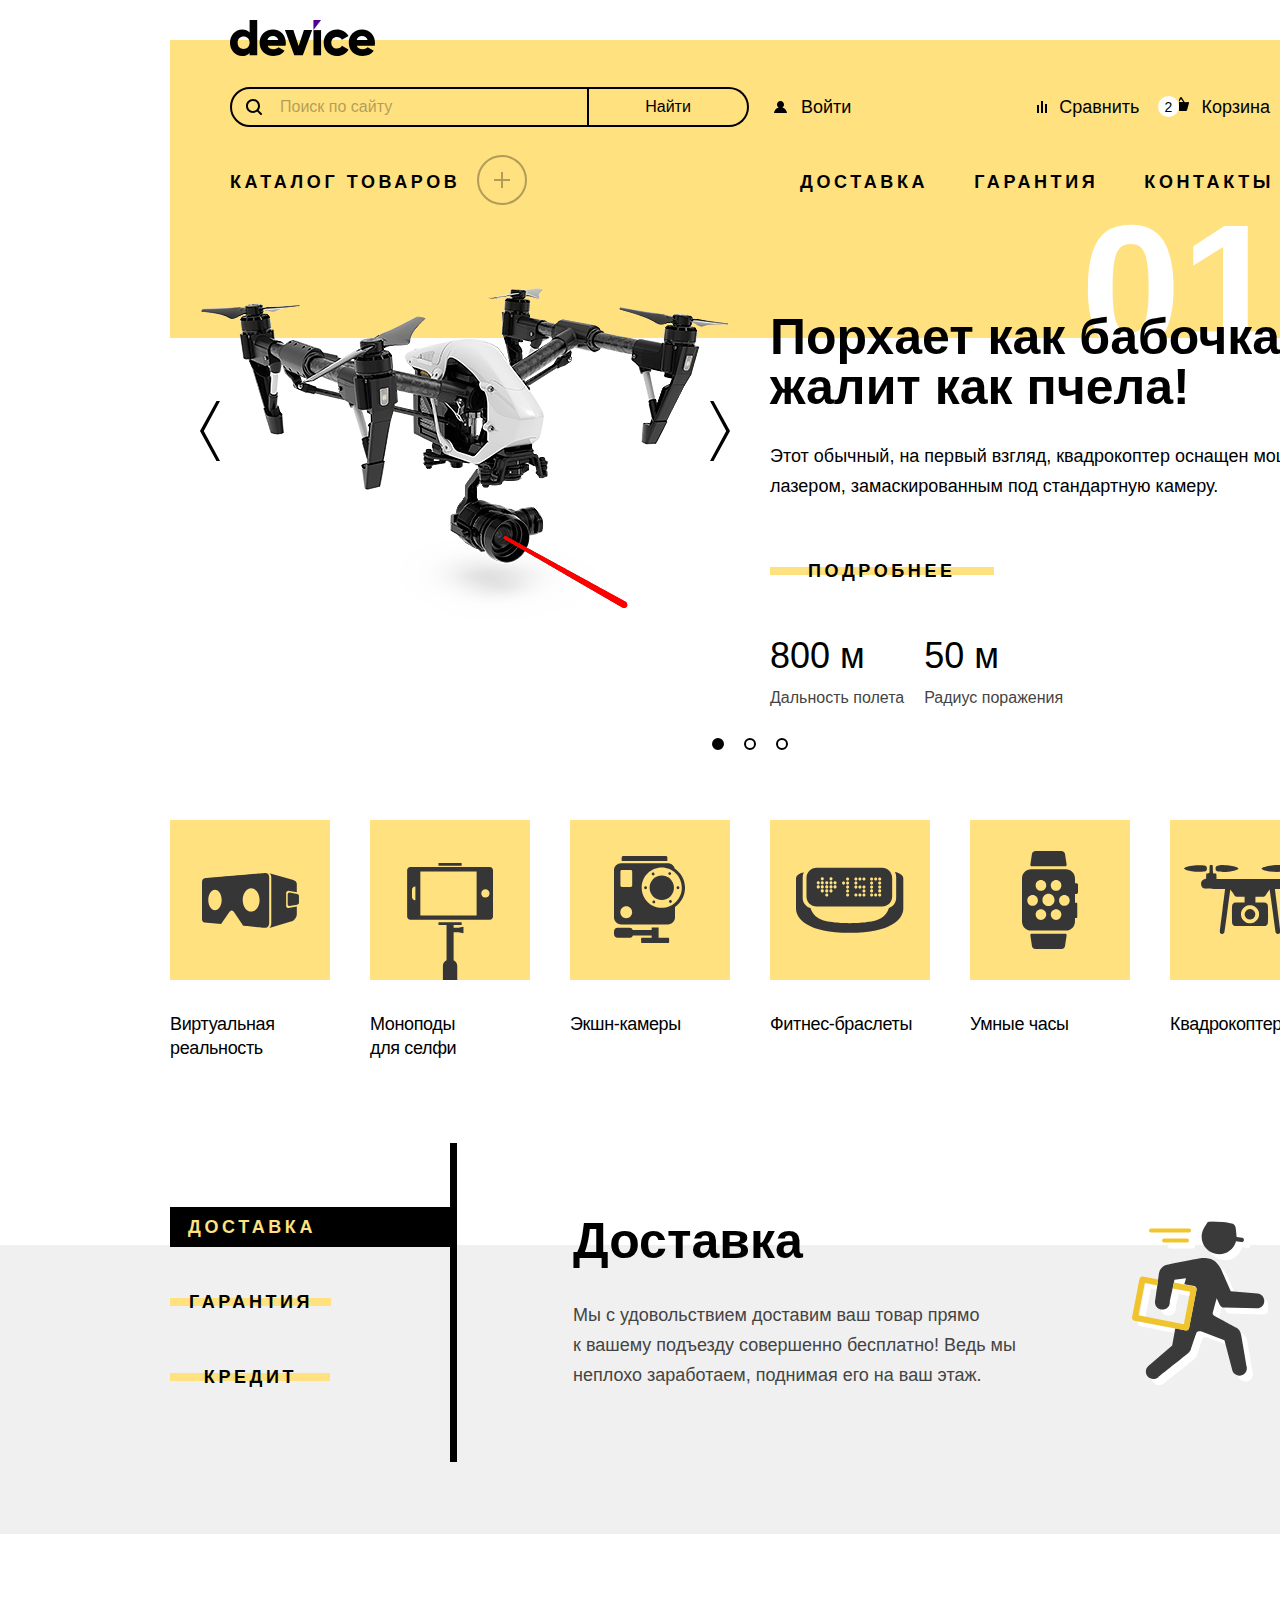
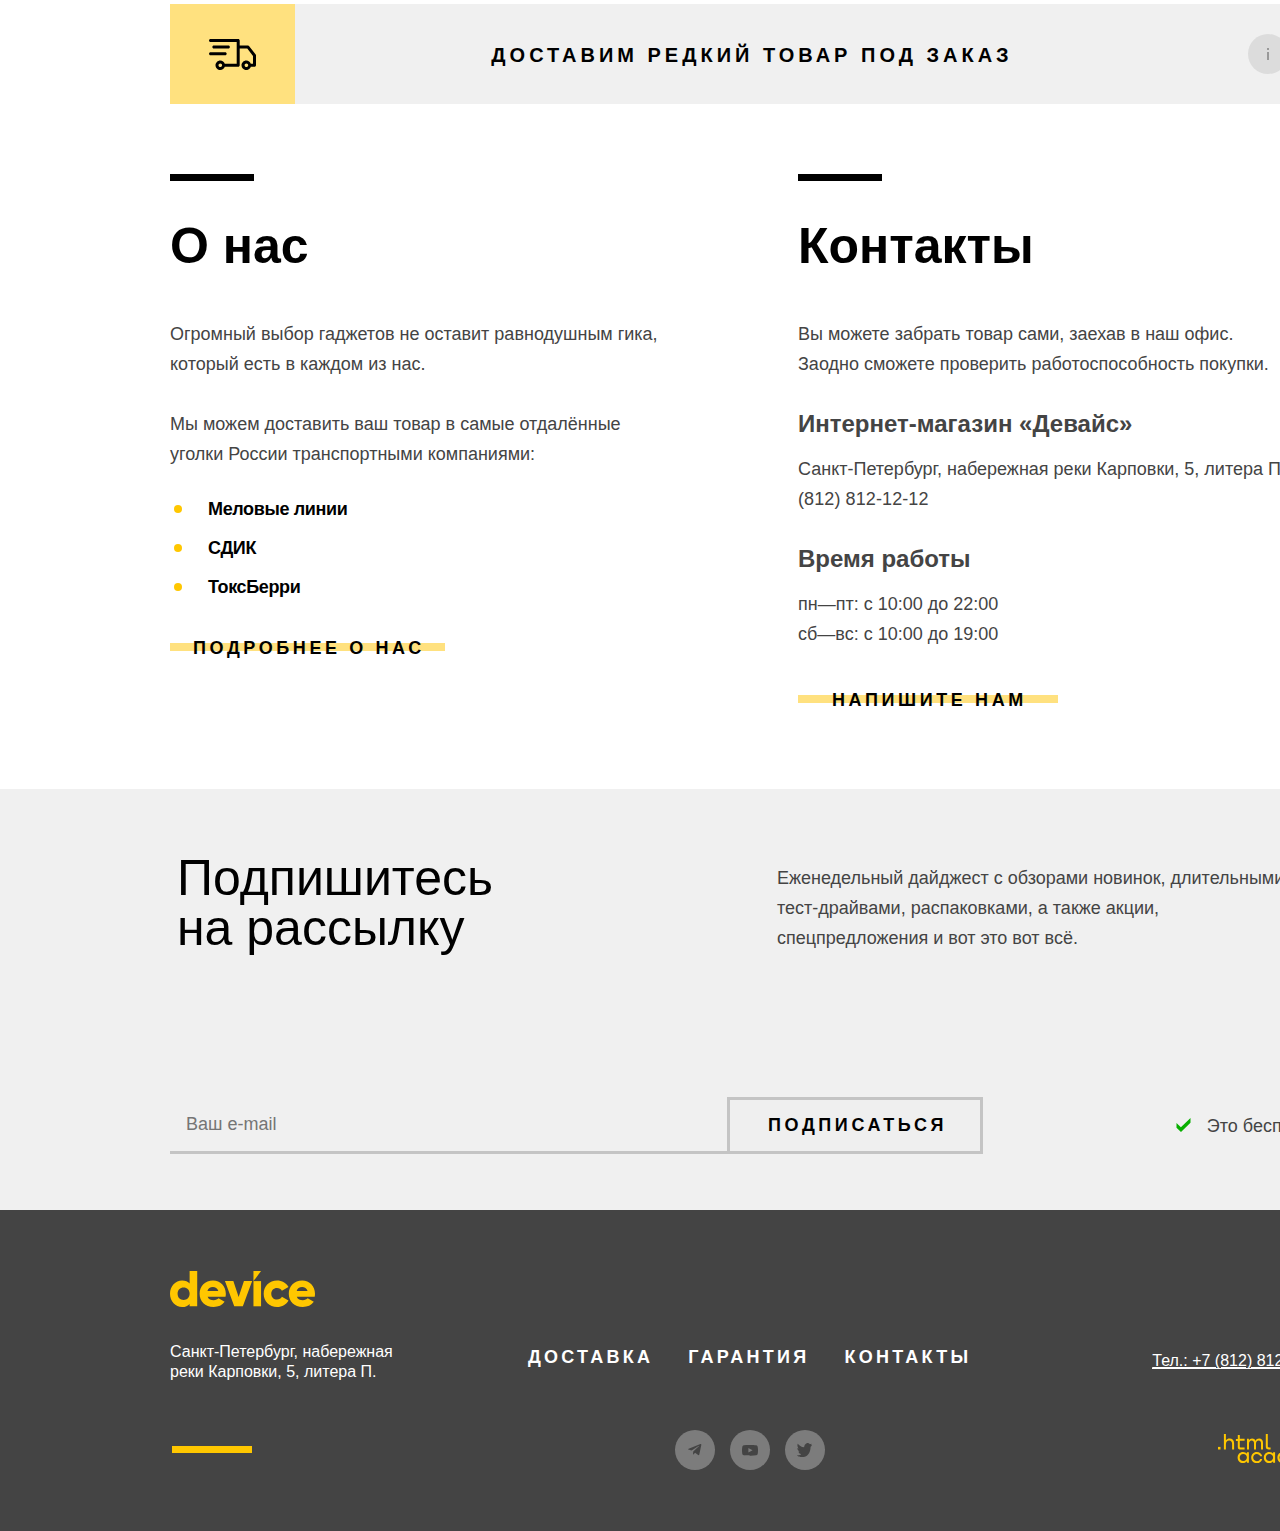
==== commit c7ebdc97: "Готовый проект" ====
--- a/index.html
+++ b/index.html
@@ -24,15 +24,15 @@
               <input type="search" name="site-search" class="navigation__account-form-input"
                 placeholder="Поиск по сайту" required>
             </span>
-            <button type="submit" class="navigation__account-form-search"><span
+            <button type="submit" class="navigation__account-form-search" aria-label="Поиск по сайту"><span
                 class="navigation__account-form-search-text">Найти</span></button>
           </form>
           <a href="#" class="navigation__account-enter">Войти</a>
           <div class="navigation__account-link-wrapper">
             <a href="#" class="navigation__account-link">Сравнить</a>
-            <button type="button" class="navigation__account-button-cart"><span
+            <button type="button" class="navigation__account-button-cart" aria-label="Открыть корзину"><span
                 class="navigation__account-button-cart-count">2</span> Корзина</button>
-            <div class="cart-modal">
+            <div class="cart-modal cart-modal--close">
               <ul class="cart-modal__product-list">
                 <li class="cart-modal__product-list-item">
                   <a href="#" class="cart-modal__product-link">
@@ -189,8 +189,8 @@
           </li>
         </ul>
         <div class="slider__arrow-button-wrapper">
-          <button class="slider__arrow-button" aria-label="Переключение слайда назад"></button>
-          <button class="slider__arrow-button slider__arrow-button--right" aria-label="Переключение слайда вперёд"></button>
+          <button type="button" class="slider__arrow-button" aria-label="Переключение слайда назад"></button>
+          <button type="button" class="slider__arrow-button slider__arrow-button--right" aria-label="Переключение слайда вперёд"></button>
         </div>
         <ol class="slider__select-wrapper">
           <li class="slider__select-item slider__select-item--current">
@@ -244,13 +244,13 @@
         <div class="features__wrapper container">
           <ul class="features-list">
             <li class="features__list-item features__list-item--active">
-              <button type="button" class="features__list-link button-line button-line--features">Доставка</button>
+              <button type="button" class="features__list-link button-line button-line--features" aria-label="Доставка товара">Доставка</button>
             </li>
             <li class="features__list-item">
-              <button type="button" class="features__list-link button-line button-line--features">Гарантия</button>
+              <button type="button" class="features__list-link button-line button-line--features" aria-label="Гарантия товара">Гарантия</button>
             </li>
             <li class="features__list-item">
-              <button type="button" class="features__list-link button-line button-line--features">Кредит</button>
+              <button type="button" class="features__list-link button-line button-line--features" aria-label="Кредитные условия">Кредит</button>
             </li>
           </ul>
           <ul class="features__description-list">
@@ -274,7 +274,7 @@
       </section>
       <article class="delivery-rare">
         <h2 class="visually-hidden">Доставка редкого заказа</h2>
-        <button type="button" class="delivery-rare__button container">
+        <button type="button" class="delivery-rare__button container" aria-label="Доставить редкий товар">
           <span class="delivery-rare__text">Доставим редкий товар под заказ</span>
           <span class="delivery-rare__information"></span>
         </button>
@@ -331,8 +331,8 @@
             <form action="https://echo.htmlacademy.ru" method="post" class="subscribe__form">
               <!--Для отображения ошибки добавить класс".subscribe__input--invalid" инпуту-->
               <input type="email" name="user_email" class="subscribe__input" placeholder="Ваш e-mail">
-              <button class="subscribe__button" type="submit"><span
-                  class="subscribe__button-text">Подписаться</span></button>
+              <button type="submit" class="subscribe__button" type="submit"><span
+                  class="subscribe__button-text" aria-label="Подписать на рассылку">Подписаться</span></button>
             </form>
             <p class="subscribe__description subscribe__description--form text"> Это бесплатно</p>
           </div>
@@ -380,7 +380,7 @@
         </div>
         <div class="page-footer__wrapper-right">
           <a href="tel:+78128121212" class="page-footer__phone-number">Тел.: +7 (812) 812-12-12</a>
-          <a href="#" class="page-footer__academy-link">
+          <a href="#" class="page-footer__academy-link" aria-label="Логотип HTML Academy">
             <svg width="115" height="33" viewBox="0 0 115 33" fill="none" xmlns="http://www.w3.org/2000/svg">
               <path d="M0 12.9V15.5H2.5V12.9H0Z" fill="#FFC700" />
               <path
@@ -449,7 +449,7 @@
             <div class="rare-modal__count-wrapper">
               <label class="rare-modal__label rare-modal__label--count" for="count">Количество:</label>
               <span class="rare-modal__tooltip">
-                <button class="rare-modal__tooltip-button"></button>
+                <button type="button" class="rare-modal__tooltip-button" aria-label="Информация о доставке"></button>
                 <span class="rare-modal__tooltip-text">Постараемся найти, сколько нужно. Привезём сколько получится по
                   требованиям к&nbsp;провозу багажа.</span>
               </span>
@@ -463,7 +463,7 @@
 
             </div>
           </fieldset>
-          <button type="submit" class="button-line button-line--modal">Отправить</button>
+          <button type="submit" class="button-line button-line--modal" aria-label="Отправить данные о заказе">Отправить</button>
         </form>
         <button type="button" class="rare-modal__button-close" aria-label="Закрытие корзины"></button>
       </div>
--- a/styles/styles.css
+++ b/styles/styles.css
@@ -3,7 +3,7 @@
   font-style: normal;
   font-weight: 400;
   font-display: swap;
-  src: url(../fonts/rubik/rubik-400.woff2);
+  src: url("../fonts/rubik/rubik-400.woff2");
 }
 
 @font-face {
@@ -11,7 +11,7 @@
   font-style: normal;
   font-weight: 700;
   font-display: swap;
-  src: url(../fonts/rubik/rubik-700.woff2);
+  src: url("../fonts/rubik/rubik-700.woff2");
 }
 
 @font-face {
@@ -19,22 +19,23 @@
   font-style: normal;
   font-weight: 800;
   font-display: swap;
-  src: url(../fonts/raleway/raleway-800.woff2);
+  src: url("../fonts/raleway/raleway-800.woff2");
 }
 
 html {
   box-sizing: border-box;
+  height: 100%;
 }
 
 body,
 html {
-  height: 100%;
   width: 100%;
 }
 
 body {
-  margin: 0;
-  margin-top: 20px;
+  min-width: 1500px;
+  margin: 0;
+  padding-top: 20px;
 }
 
 *,
@@ -48,7 +49,7 @@
   object-fit: contain;
 }
 
-input[type='number'] {
+input[type="number"] {
   -moz-appearance: textfield;
 }
 
@@ -97,12 +98,12 @@
 
 .button-line:hover {
   background-image: none;
-  background-color: #FFE17F;
+  background-color: #ffe17f;
   cursor: pointer;
 }
 
 .button-line:active {
-  background: #FFCC33;
+  background: #ffcc33;
 }
 
 .button-line:disabled {
@@ -110,7 +111,7 @@
 }
 
 .button-line:focus-visible {
-  outline-color: #AF4FFF;
+  outline-color: #af4fff;
 }
 
 .button-line--slider {
@@ -136,18 +137,17 @@
 
 .button-line--modal:hover {
   background: 0;
-  background-color: #FFE17F;
+  background-color: #ffe17f;
 }
 
 .button-line--modal:active {
   background: 0;
-  background-color: #FFCC33;
+  background-color: #ffcc33;
 }
 
 .button-line--catalog-filters {
   padding: 10px 45px 10px 50px;
   background: linear-gradient(to bottom, transparent 16px, #ffe17f 16px, #ffe17f 24px, transparent 24px);
-  margin-left: 60px;
 }
 
 .button-line--product-card {
@@ -255,7 +255,7 @@
 }
 
 .navigation__link-logo:focus-visible {
-  outline: 2px solid #AF4FFF
+  outline: 2px solid #af4fff;
 }
 
 .navigation__account {
@@ -280,7 +280,7 @@
   left: -3px;
   right: -3px;
   bottom: -3px;
-  border: 2px solid #AF4FFF;
+  border: 2px solid #af4fff;
 }
 
 .navigation__outline-wrapper:focus-within.navigation__outline-wrapper::after {
@@ -300,7 +300,7 @@
   padding-left: 48px;
   position: relative;
   z-index: 1;
-  background-image: url(../img/icon-search.svg);
+  background-image: url("../img/icon-search.svg");
   background-repeat: no-repeat;
   background-position-y: 10px;
   background-position-x: 14px;
@@ -354,7 +354,7 @@
   left: -4px;
   right: -4px;
   bottom: -4px;
-  border: 2px solid #AF4FFF;
+  border: 2px solid #af4fff;
 }
 
 .navigation__account-form-search:hover {
@@ -388,7 +388,7 @@
   align-self: center;
   margin-left: 25px;
   padding-left: 27px;
-  background-image: url(../img/user.svg);
+  background-image: url("../img/user.svg");
   background-repeat: no-repeat;
   background-position-y: 9px;
   position: relative;
@@ -416,7 +416,7 @@
   left: 23px;
   right: -6px;
   bottom: -6px;
-  border: 2px solid #AF4FFF;
+  border: 2px solid #af4fff;
 }
 
 .navigation__account-enter:focus-visible.navigation__account-enter::after {
@@ -442,7 +442,7 @@
   align-self: center;
   padding-left: 22px;
   margin-right: 40px;
-  background-image: url(../img/stats.svg);
+  background-image: url("../img/stats.svg");
   background-repeat: no-repeat;
   background-position-y: 9px;
   position: relative;
@@ -464,7 +464,7 @@
   left: -6px;
   right: -6px;
   bottom: -6px;
-  border: 2px solid #AF4FFF;
+  border: 2px solid #af4fff;
 }
 
 .navigation__account-link:focus-visible.navigation__account-link::after {
@@ -488,7 +488,7 @@
   padding-left: 22px;
   height: 30px;
   align-self: center;
-  background-image: url(../img/cart.svg);
+  background-image: url("../img/cart.svg");
   background-repeat: no-repeat;
   background-position-y: 5px;
   background-position-x: -6px;
@@ -510,7 +510,7 @@
   left: -20px;
   right: -6px;
   bottom: -6px;
-  border: 2px solid #AF4FFF;
+  border: 2px solid #af4fff;
 }
 
 .navigation__account-button-cart:focus-visible.navigation__account-button-cart::after {
@@ -566,7 +566,7 @@
   cursor: pointer;
   border-radius: 25px;
   background-color: transparent;
-  background-image: url(../img/categories-button.svg);
+  background-image: url("../img/categories-button.svg");
   background-repeat: no-repeat;
   background-position-x: 50%;
   background-position-y: 50%;
@@ -595,7 +595,7 @@
   left: -6px;
   right: -6px;
   bottom: -15px;
-  border: 2px solid #AF4FFF;
+  border: 2px solid #af4fff;
 }
 
 .navigation__title:focus-within.navigation__title::after {
@@ -627,6 +627,7 @@
 
 .navigation__product-list {
   display: flex;
+  flex-wrap: wrap;
   list-style: none;
   margin: 0;
   padding: 0;
@@ -681,7 +682,7 @@
   left: -6px;
   right: -6px;
   bottom: -6px;
-  border: 2px solid #AF4FFF;
+  border: 2px solid #af4fff;
   z-index: 25;
 }
 
@@ -706,10 +707,10 @@
   list-style: none;
   margin: 0;
   padding: 0;
-  padding-top: 33px;
+  padding-top: 27px;
   padding-left: 60px;
   padding-bottom: 27px;
-  background-color: #FFE17F;
+  background-color: #ffe17f;
   z-index: 20;
 }
 
@@ -722,7 +723,7 @@
   list-style: none;
   margin: 0;
   padding: 0;
-  padding-bottom: 29px
+  padding-bottom: 29px;
 }
 
 .navigation__categories-item {
@@ -762,7 +763,7 @@
   left: -6px;
   right: -6px;
   bottom: -6px;
-  border: 2px solid #AF4FFF;
+  border: 2px solid #af4fff;
 }
 
 .navigation__categories-link--active:focus-visible.navigation__categories-link--active::after {
@@ -785,7 +786,7 @@
   left: -6px;
   right: -6px;
   bottom: -6px;
-  border: 2px solid #AF4FFF;
+  border: 2px solid #af4fff;
 }
 
 .navigation__categories-link:focus-visible.navigation__categories-link::after {
@@ -798,16 +799,20 @@
 
 /*Корзина*/
 .cart-modal {
-  display: none;
+  display: block;
   position: absolute;
   top: 40px;
-  left: 0;
+  left: -2px;
   flex-direction: column;
   width: 320px;
   background-color: #000000;
   z-index: 120;
 }
 
+.cart-modal--close {
+  display: none;
+}
+
 .cart-modal__product-list {
   color: #000000;
   position: relative;
@@ -822,7 +827,7 @@
   display: inline-block;
   position: absolute;
   top: -6px;
-  left: calc(50% - 3px);
+  left: calc(50% - 7px);
   background-color: transparent;
   border: 7px solid transparent;
   border-bottom: 6px solid #000000;
@@ -866,7 +871,7 @@
   left: 16px;
   right: 84px;
   bottom: 16px;
-  border: 2px solid #AF4FFF;
+  border: 2px solid #af4fff;
 }
 
 .cart-modal__product-link:focus-visible.cart-modal__product-link::after {
@@ -911,7 +916,7 @@
   left: -8px;
   right: -9px;
   bottom: -9px;
-  border: 2px solid #AF4FFF;
+  border: 2px solid #af4fff;
 }
 
 .close-button:focus-visible .close-button__outline::after {
@@ -929,7 +934,7 @@
 
 .close-button::before,
 .close-button::after {
-  content: '';
+  content: "";
   position: absolute;
   display: block;
   width: 12px;
@@ -947,6 +952,7 @@
 
 .close-button:hover {
   opacity: 0.6;
+  cursor: pointer;
 }
 
 .close-button:active {
@@ -962,6 +968,11 @@
   background-color: #444444;
 }
 
+.cart-modal__price-text {
+  line-height: 44px;
+  margin: 0;
+}
+
 .cart-modal__open-cart-button {
   display: block;
   font-family: "Raleway", "Arial", sans-serif;
@@ -969,18 +980,18 @@
   font-weight: 800;
   line-height: 21px;
   color: #000000;
-  text-align: center;
+  text-align: left;
   text-transform: uppercase;
   text-decoration: none;
   background-color: #ffffff;
-  padding: 14.5px 25px;
+  padding: 14.5px 21px 14.5px 25px;
   margin: 20px;
-  letter-spacing: 3px;
+  letter-spacing: 0.2em;
   position: relative;
 }
 
 .cart-modal__open-cart-button:hover {
-  background-color: #FFE17F;
+  background-color: #ffe17f;
 }
 
 .cart-modal__open-cart-button:active .cart-modal__open-cart-button-text {
@@ -999,7 +1010,7 @@
   left: -6px;
   right: -6px;
   bottom: -6px;
-  border: 2px solid #AF4FFF;
+  border: 2px solid #af4fff;
 }
 
 .cart-modal__open-cart-button:focus-visible.cart-modal__open-cart-button::after {
@@ -1045,12 +1056,12 @@
   position: absolute;
   right: 49px;
   z-index: 0;
-  top: -10px
+  top: -10px;
 }
 
 .slider__item-img {
   order: -1;
-  margin-top: -18px
+  margin-top: -18px;
 }
 
 .slider__item-text-wrapper {
@@ -1170,7 +1181,7 @@
   left: -6px;
   right: -6px;
   bottom: -6px;
-  border: 2px solid #AF4FFF;
+  border: 2px solid #af4fff;
 }
 
 .slider__select-item:focus-within:not(:disabled).slider__select-item::after {
@@ -1191,7 +1202,7 @@
   position: relative;
   width: 20px;
   height: 60px;
-  background-image: url(../img/slider-arrow.svg);
+  background-image: url("../img/slider-arrow.svg");
   background-color: transparent;
   border: none;
 }
@@ -1204,7 +1215,7 @@
   left: -6px;
   right: -6px;
   bottom: -6px;
-  border: 2px solid #AF4FFF;
+  border: 2px solid #af4fff;
 }
 
 .slider__arrow-button--right {
@@ -1241,7 +1252,8 @@
   padding: 0;
   list-style: none;
   display: flex;
-  justify-content: space-between;
+  flex-wrap: wrap;
+  column-gap: 40px;
 }
 
 .main-catalog__list-item {
@@ -1254,7 +1266,7 @@
 
 .main-catalog__list-item:hover {
   cursor: pointer;
-  background-image: linear-gradient(to bottom, #FFC700 160px, #ffffff 160px);
+  background-image: linear-gradient(to bottom, #ffc700 160px, #ffffff 160px);
 }
 
 .main-catalog__list-item:active {
@@ -1266,42 +1278,42 @@
 }
 
 .main-catalog__list-item--virtual-reality::before {
-  content: url(../img/mask.svg);
+  content: url("../img/mask.svg");
   position: absolute;
   top: 53px;
   left: 32px;
 }
 
 .main-catalog__list-item--mono-selfie::before {
-  content: url(../img/holder.svg);
+  content: url("../img/holder.svg");
   position: absolute;
   top: 43px;
   left: 37px;
 }
 
 .main-catalog__list-item--action-cam::before {
-  content: url(../img/action-cam.svg);
+  content: url("../img/action-cam.svg");
   position: absolute;
   top: 36px;
   left: 44px;
 }
 
 .main-catalog__list-item--fitness-brace::before {
-  content: url(../img/fit-bracer.svg);
+  content: url("../img/fit-bracer.svg");
   position: absolute;
   top: 47px;
   left: 26px;
 }
 
 .main-catalog__list-item--smart-watches::before {
-  content: url(../img/watches.svg);
+  content: url("../img/watches.svg");
   position: absolute;
   top: 31px;
   left: 52px;
 }
 
 .main-catalog__list-item--quadracopter::before {
-  content: url(../img/quadracopter.svg);
+  content: url("../img/quadracopter.svg");
   position: absolute;
   top: 45px;
   left: 14px;
@@ -1325,7 +1337,7 @@
   left: -6px;
   right: -6px;
   bottom: -6px;
-  border: 2px solid #AF4FFF;
+  border: 2px solid #af4fff;
 }
 
 .main-catalog__list-link:focus-visible.main-catalog__list-link::after {
@@ -1372,7 +1384,7 @@
 }
 
 .features__list-item--active .button-line--features {
-  color: #FFE17F;
+  color: #ffe17f;
   background-color: #000000;
   background-image: none;
   width: 100%;
@@ -1427,21 +1439,21 @@
 }
 
 .features__description--delivery::after {
-  content: url(../img/delivery-man.svg);
+  content: url("../img/delivery-man.svg");
   left: calc(100% + 106px);
   width: 136px;
   height: 164px;
 }
 
 .features__description--garantee::after {
-  content: url(../img/garantee.svg);
+  content: url("../img/garantee.svg");
   left: calc(100% + 79px);
   width: 171px;
   height: 195px;
 }
 
 .features__description--credit::after {
-  content: url(../img/credit.svg);
+  content: url("../img/credit.svg");
   left: calc(100% + 98px);
   width: 156px;
   height: 188px;
@@ -1482,7 +1494,7 @@
   text-transform: uppercase;
   text-align: center;
   letter-spacing: 0.2em;
-  background-image: url(../img/delivery-truck.svg), linear-gradient(to right, #ffe17f 125px, #f0f0f0 125px);
+  background-image: url("../img/delivery-truck.svg"), linear-gradient(to right, #ffe17f 125px, #f0f0f0 125px);
   background-repeat: no-repeat, no-repeat;
   background-position-x: 39px, 0;
   background-position-y: 35px, 0;
@@ -1496,7 +1508,7 @@
   left: -6px;
   right: -6px;
   bottom: -6px;
-  border: 2px solid #AF4FFF;
+  border: 2px solid #af4fff;
 }
 
 .delivery-rare__button:focus-visible.delivery-rare__button::after {
@@ -1508,7 +1520,7 @@
 }
 
 .delivery-rare__button:hover {
-  background-image: url(../img/delivery-truck.svg), linear-gradient(to right, #FFC700 125px, #f0f0f0 125px);
+  background-image: url("../img/delivery-truck.svg"), linear-gradient(to right, #ffc700 125px, #f0f0f0 125px);
   cursor: pointer;
 }
 
@@ -1586,7 +1598,7 @@
   content: "";
   width: 8px;
   height: 8px;
-  background-color: #FFC700;
+  background-color: #ffc700;
   display: block;
   position: absolute;
   border-radius: 4px;
@@ -1621,7 +1633,6 @@
   text-decoration: none;
   position: relative;
   letter-spacing: 0.1px;
-
 }
 
 .contacts__phone-number::after {
@@ -1640,7 +1651,7 @@
   opacity: 0.6;
 }
 
-.contacts__phone-number:hover {
+.contacts__phone-number:active {
   opacity: 0.3;
 }
 
@@ -1652,7 +1663,7 @@
   left: -6px;
   right: -6px;
   bottom: -6px;
-  border: 2px solid #AF4FFF;
+  border: 2px solid #af4fff;
 }
 
 .contacts__phone-number:focus-visible.contacts__phone-number::before {
@@ -1665,7 +1676,7 @@
 
 /*Подписка на рассылку*/
 .subscribe {
-  background-color: #F0F0F0;
+  background-color: #f0f0f0;
   padding-top: 64px;
   padding-bottom: 56px;
 }
@@ -1702,7 +1713,7 @@
 }
 
 .subscribe__description--form::before {
-  content: url(../img/icon-status.svg);
+  content: url("../img/icon-status.svg");
   width: 14px;
   height: 14px;
   position: absolute;
@@ -1711,7 +1722,7 @@
 
 .subscribe__form {
   display: flex;
-  height: 57px;
+  min-height: 57px;
 }
 
 .subscribe__input {
@@ -1726,7 +1737,7 @@
 }
 
 .subscribe__input:focus {
-  background-color: #DCDCDC;
+  background-color: #dcdcdc;
   outline: none;
 }
 
@@ -1736,7 +1747,7 @@
 
 /*Класс для отображения ошибки в input*/
 .subscribe__input--invalid {
-  border-bottom: 3px solid #FF3D3D;
+  border-bottom: 3px solid #ff3d3d;
 }
 
 .subscribe__button {
@@ -1762,7 +1773,7 @@
   left: -6px;
   right: -6px;
   bottom: -6px;
-  border: 2px solid #AF4FFF;
+  border: 2px solid #af4fff;
 }
 
 .subscribe__button:hover {
@@ -1792,7 +1803,6 @@
 .page-footer {
   background-color: #444444;
   padding-top: 61px;
-  margin-bottom: 100px;
   padding-bottom: 6px;
 }
 
@@ -1814,7 +1824,7 @@
   left: -6px;
   right: 84px;
   bottom: -6px;
-  border: 2px solid #AF4FFF;
+  border: 2px solid #af4fff;
 }
 
 .page-footer__logo-link:hover {
@@ -1837,7 +1847,7 @@
   font-family: "Rubik", "Arial", sans-serif;
   font-size: 16px;
   line-height: 20px;
-  color: #FFFFFF;
+  color: #ffffff;
   padding-bottom: 66px;
   position: relative;
   margin-right: 119px;
@@ -1857,7 +1867,7 @@
   position: absolute;
   width: 80px;
   height: 7px;
-  background-color: #FFC700;
+  background-color: #ffc700;
   bottom: -5px;
   left: 2px;
 }
@@ -1880,6 +1890,7 @@
   padding: 0;
   list-style: none;
   display: flex;
+  flex-wrap: wrap;
 }
 
 .page-footer__features-list-item:not(:last-child) {
@@ -1907,11 +1918,11 @@
   left: 0;
   height: 2px;
   width: 100%;
-  background-color: #FFC700;
+  background-color: #ffc700;
 }
 
 .page-footer__features-list-link:hover {
-  color: #FFC700;
+  color: #ffc700;
 }
 
 .page-footer__features-list-link:hover.page-footer__features-list-link::before {
@@ -1930,7 +1941,7 @@
   left: -6px;
   right: -6px;
   bottom: -6px;
-  border: 2px solid #AF4FFF;
+  border: 2px solid #af4fff;
 }
 
 .page-footer__features-list-link:focus-visible.page-footer__features-list-link::after {
@@ -1943,6 +1954,7 @@
 
 .socials-list {
   display: flex;
+  flex-wrap: wrap;
   align-self: center;
   margin: 0;
   padding: 0;
@@ -1970,7 +1982,7 @@
   left: -6px;
   right: -6px;
   bottom: -6px;
-  border: 2px solid #AF4FFF;
+  border: 2px solid #af4fff;
 }
 
 .socials-list__link:focus-within.socials-list__link::after {
@@ -1982,7 +1994,7 @@
 }
 
 .socials-list__link:hover {
-  background-color: #FFC700;
+  background-color: #ffc700;
 }
 
 .socials-list__link:active .socials-list__link-img {
@@ -1998,15 +2010,15 @@
 }
 
 .socials-list__link-img--telegram {
-  background-image: url(../img/telegram-icon.svg);
+  background-image: url("../img/telegram-icon.svg");
 }
 
 .socials-list__link-img--youtube {
-  background-image: url(../img/youtube-icon.svg);
+  background-image: url("../img/youtube-icon.svg");
 }
 
 .socials-list__link-img--twitter {
-  background-image: url(../img/twitter-icon.svg);
+  background-image: url("../img/twitter-icon.svg");
 }
 
 .page-footer__academy-link {
@@ -2029,9 +2041,9 @@
   position: absolute;
   top: -6px;
   left: -6px;
-  right: 55px;
+  right: -6px;
   bottom: -6px;
-  border: 2px solid #AF4FFF;
+  border: 2px solid #af4fff;
 }
 
 .page-footer__academy-link:focus-visible.page-footer__academy-link::after {
@@ -2079,11 +2091,11 @@
   left: -6px;
   right: -6px;
   bottom: -6px;
-  border: 2px solid #AF4FFF;
+  border: 2px solid #af4fff;
 }
 
 .page-footer__phone-number:hover {
-  color: #FFC700;
+  color: #ffc700;
 }
 
 .page-footer__phone-number:active {
@@ -2109,10 +2121,11 @@
 /*Хлебные крошки*/
 .breadcrumbs {
   display: flex;
+  flex-wrap: wrap;
   margin: 0;
   padding: 0;
   list-style: none;
-  font-family: "Rubik", "Aial", sans-serif;
+  font-family: "Rubik", "Arial", sans-serif;
   font-size: 16px;
   font-weight: 400;
   line-height: 20px;
@@ -2134,7 +2147,7 @@
   position: absolute;
   top: 6px;
   left: calc(100% + 16px);
-  background-image: url(../img/icon-breadcumbs.svg);
+  background-image: url("../img/icon-breadcumbs.svg");
 }
 
 .breadcrumbs__link {
@@ -2159,7 +2172,7 @@
   left: -6px;
   right: -6px;
   bottom: -6px;
-  border: 2px solid #AF4FFF;
+  border: 2px solid #af4fff;
 }
 
 .breadcrumbs__link:focus-visible.breadcrumbs__link::after {
@@ -2171,7 +2184,7 @@
 }
 
 .catalog-main__wrapper-background {
-  background-color: #F0F0F0;
+  background-color: #f0f0f0;
 }
 
 .catalog-main__wrapper-content {
@@ -2211,7 +2224,7 @@
   height: 26px;
   top: -3px;
   left: -3px;
-  border: 2px solid #AF4FFF;
+  border: 2px solid #af4fff;
 }
 
 .filters__label:hover {
@@ -2263,7 +2276,7 @@
   position: relative;
   height: 2px;
   margin-bottom: 11px;
-  background-color: #DCDCDC;
+  background-color: #dcdcdc;
 }
 
 .range__bar {
@@ -2280,7 +2293,7 @@
   position: absolute;
   width: 18px;
   height: 18px;
-  background: #EBEBEB;
+  background: #ebebeb;
   border: 2px solid #000000;
   border-radius: 50%;
   cursor: pointer;
@@ -2297,7 +2310,7 @@
 }
 
 .range__toggle:hover {
-  background-image: url(../img/range-toggle-hover.svg);
+  background-image: url("../img/range-toggle-hover.svg");
   background-position-x: center;
   background-position-y: center;
   border: 0;
@@ -2319,7 +2332,7 @@
   left: -6px;
   right: -6px;
   bottom: -6px;
-  border: 2px solid #AF4FFF;
+  border: 2px solid #af4fff;
 }
 
 .range__toggle:focus-visible {
@@ -2340,7 +2353,7 @@
   font-size: 14px;
   font-weight: 400;
   line-height: 20px;
-  color: #B3B3B3;
+  color: #b3b3b3;
   position: relative;
 }
 
@@ -2354,7 +2367,7 @@
   padding: 0;
   border: 0;
   height: 20px;
-  color: #B3B3B3;
+  color: #b3b3b3;
 }
 
 .range__label::after {
@@ -2365,7 +2378,7 @@
   left: -4px;
   right: 40px;
   bottom: -2px;
-  border: 2px solid #AF4FFF;
+  border: 2px solid #af4fff;
 }
 
 .range__label:focus-within.range__label::after {
@@ -2405,7 +2418,7 @@
   left: 0;
   width: 20px;
   height: 20px;
-  border: 2px solid #CCCCCC;
+  border: 2px solid #cccccc;
   border-radius: 3px;
   background-color: transparent;
 }
@@ -2413,7 +2426,7 @@
 .filters__checkbox-input[type="checkbox"]:checked + .filters__checkbox-mark {
   border-color: #000000;
   background-color: transparent;
-  background-image: url(../img/icon-checkbox-mark.svg);
+  background-image: url("../img/icon-checkbox-mark.svg");
   background-repeat: no-repeat;
   background-position: center;
 }
@@ -2488,7 +2501,7 @@
   font-weight: 400;
   line-height: 30px;
   color: #000000;
-  background-image: url(../img/icon-sort.svg);
+  background-image: url("../img/icon-sort.svg");
   background-repeat: no-repeat;
   background-position-x: calc(100% - 26px);
   background-position-y: center;
@@ -2526,7 +2539,7 @@
   left: -6px;
   right: -6px;
   bottom: -6px;
-  border: 2px solid #AF4FFF;
+  border: 2px solid #af4fff;
 }
 
 .sort__select-outline-wrapper:focus-within.sort__select-outline-wrapper::after {
@@ -2540,7 +2553,6 @@
 .sort__button {
   display: block;
   position: relative;
-
 }
 
 .sort__button-rect {
@@ -2548,7 +2560,7 @@
   width: 30px;
   height: 30px;
   opacity: 0.2;
-  background-image: url(../img/icon-sort-list.svg);
+  background-image: url("../img/icon-sort-list.svg");
   background-repeat: no-repeat;
   background-position-x: center;
   background-position-y: center;
@@ -2574,7 +2586,7 @@
   left: -2px;
   right: -2px;
   bottom: -2px;
-  border: 2px solid #AF4FFF;
+  border: 2px solid #af4fff;
 }
 
 .sort__button:focus-visible.sort__button::after {
@@ -2616,7 +2628,7 @@
   content: "";
   width: 60px;
   height: 60px;
-  background-image: url(../img/icon-product-new.svg);
+  background-image: url("../img/icon-product-new.svg");
   position: absolute;
   top: 27px;
   right: 27px;
@@ -2648,7 +2660,7 @@
 
 .shop-items__card:active .button-line--product-card {
   display: block;
-  background: #FFCC33
+  background: #ffcc33;
 }
 
 .shop-items__card--new:active::after {
@@ -2675,7 +2687,7 @@
   left: -6px;
   right: -6px;
   bottom: -6px;
-  border: 2px solid #AF4FFF;
+  border: 2px solid #af4fff;
 }
 
 .shop-items__card-link-wrapper:focus-within {
@@ -2724,7 +2736,7 @@
   letter-spacing: 0.2em;
   text-transform: uppercase;
   width: 100%;
-  border: 3px solid #E5E5E5;
+  border: 3px solid #e5e5e5;
   background-color: #ffffff;
   padding-top: 16px;
   padding-left: 10px;
@@ -2740,7 +2752,7 @@
   left: -6px;
   right: -6px;
   bottom: -6px;
-  border: 2px solid #AF4FFF;
+  border: 2px solid #af4fff;
 }
 
 .shop-items__button-load:hover {
@@ -2757,7 +2769,7 @@
 }
 
 .shop-items__button-load:focus-visible {
-  outline: #E5E5E5;
+  outline: #e5e5e5;
 }
 
 .shop-items__button-load:disabled {
@@ -2770,11 +2782,11 @@
   justify-content: center;
   align-items: center;
   width: 100%;
-  height: 71px;
+  min-height: 71px;
   margin: 0;
   padding: 0;
   list-style: none;
-  background-color: #EBEBEB;
+  background-color: #ebebeb;
   color: #444444;
 }
 
@@ -2835,7 +2847,7 @@
   left: -6px;
   right: -6px;
   bottom: -6px;
-  border: 2px solid #AF4FFF;
+  border: 2px solid #af4fff;
 }
 
 .pagination__link:focus-visible.pagination__link::after {
@@ -2851,7 +2863,7 @@
 }
 
 .pagination__link--button:hover {
-  background-color: #DCDCDC;
+  background-color: #dcdcdc;
 }
 
 .pagination__item--button:active .pagination__link-text {
@@ -2859,12 +2871,12 @@
 }
 
 .pagination__link--disabled {
-  color: #B9B9B9;
+  color: #b9b9b9;
 }
 
 .pagination__link--disabled:hover {
-  background-color: #EBEBEB;
-  color: #B9B9B9;
+  background-color: #ebebeb;
+  color: #b9b9b9;
 }
 
 .pagination__link:hover {
@@ -2973,7 +2985,7 @@
   font-weight: 400;
   line-height: 20px;
   padding: 20px;
-  background-color: #F0F0F0;
+  background-color: #f0f0f0;
   margin-top: 14px;
   background-repeat: no-repeat;
   background-position-x: 325px;
@@ -2993,11 +3005,11 @@
   right: -6px;
   bottom: -6px;
   display: block;
-  border: 2px solid #AF4FFF;
+  border: 2px solid #af4fff;
 }
 
 .rare-modal__input:hover {
-  background-color: #DCDCDC;
+  background-color: #dcdcdc;
 }
 
 .rare-modal__input:disabled {
@@ -3009,20 +3021,20 @@
 }
 
 .rare-modal__input--count:focus-visible {
-  outline: 2px solid #AF4FFF;
+  outline: 2px solid #af4fff;
 }
 
 .rare-modal__input--name {
-  background-image: url(../img/icon-input-name.svg);
+  background-image: url("../img/icon-input-name.svg");
   background-position-x: 326px;
 }
 
 .rare-modal__input--mail {
-  background-image: url(../img/icon-input-mail.svg);
+  background-image: url("../img/icon-input-mail.svg");
 }
 
 .rare-modal__input--invalid {
-  border: 2px solid #FF3D3D;
+  border: 2px solid #ff3d3d;
 }
 
 .rare-modal__input--count {
@@ -3033,6 +3045,7 @@
   text-align: center;
 }
 
+
 .rare-modal__input-hint {
   font-family: "Rubik", "Arial", sans-serif;
   font-size: 14px;
@@ -3044,7 +3057,7 @@
 
 .rare-modal__input-hint--mail {
   display: inline;
-  color: #FF3D3D;
+  color: #ff3d3d;
 }
 
 .rare-modal__count-wrapper {
@@ -3062,7 +3075,7 @@
 }
 
 .rare-modal__count-buttons-wrapper--disabled {
-  border: 2px solid #FF3D3D;
+  border: 2px solid #ff3d3d;
 }
 
 .rare-modal__button-count {
@@ -3073,6 +3086,7 @@
   border: 0;
   margin: 0;
   position: relative;
+  background-color: #f0f0f0;
 }
 
 .rare-modal__button-count--minus::before {
@@ -3109,40 +3123,32 @@
 }
 
 .rare-modal__button-count:hover {
-  background-color: #EBEBEB;
-}
-
-.rare-modal__button-count:hover.rare-modal__button-count--minus::before {
-  background-color: #5E5E5E;
-}
-
-.rare-modal__button-count:hover.rare-modal__button-count--plus::before {
-  background-color: #5E5E5E;
-}
-
-.rare-modal__button-count:hover.rare-modal__button-count--plus::after {
-  background-color: #5E5E5E;
-}
-
+  background-color: #ebebeb;
+  cursor: pointer;
+}
+
+.rare-modal__button-count:hover::before {
+  background-color: #5e5e5e;
+}
+
+.rare-modal__button-count:hover::after {
+  background-color: #5e5e5e;
+}
 
 .rare-modal__button-count:active {
-  background-color: #F0F0F0;
-}
-
-.rare-modal__button-count:active.rare-modal__button-count--minus::before {
-  background-color: #A8A8A8;
-}
-
-.rare-modal__button-count:active.rare-modal__button-count--plus::before {
-  background-color: #A8A8A8;
-}
-
-.rare-modal__button-count:active.rare-modal__button-count--plus::after {
-  background-color: #A8A8A8;
+  background-color: #f0f0f0;
+}
+
+.rare-modal__button-count:active::before {
+  background-color: #a8a8a8;
+}
+
+.rare-modal__button-count:active::after {
+  background-color: #a8a8a8;
 }
 
 .rare-modal__button-count:focus-visible {
-  outline: 2px solid #AF4FFF
+  outline: 2px solid #af4fff;
 }
 
 .rare-modal__button-close {
@@ -3156,7 +3162,7 @@
   border: 0;
   cursor: pointer;
   background-color: transparent;
-  background-image: url(../img/icon-close.svg);
+  background-image: url("../img/icon-close.svg");
   background-repeat: no-repeat;
 }
 
@@ -3176,7 +3182,7 @@
   left: -6px;
   right: -6px;
   bottom: -6px;
-  border: 2px solid #AF4FFF;
+  border: 2px solid #af4fff;
 }
 
 .rare-modal__button-close:focus-visible.rare-modal__button-close::after {
@@ -3193,12 +3199,12 @@
   width: 26px;
   height: 26px;
   border-radius: 13px;
-  background-color: #FFE17F;
+  background-color: #ffe17f;
   position: absolute;
   top: -3px;
   left: 121px;
   cursor: pointer;
-  background-image: url(../img/information-icon-black.svg);
+  background-image: url("../img/information-icon-black.svg");
   background-repeat: no-repeat;
   background-position-x: 50%;
   background-position-y: 50%;
@@ -3215,7 +3221,7 @@
   font-weight: 400;
   line-height: 20px;
   width: 200px;
-  color: #FFFFFF;
+  color: #ffffff;
   padding: 19px 17px 19px 19px;
   background-color: #000000;
   box-shadow: 0 10px 0 0 rgba(0, 0, 0, 0.1);
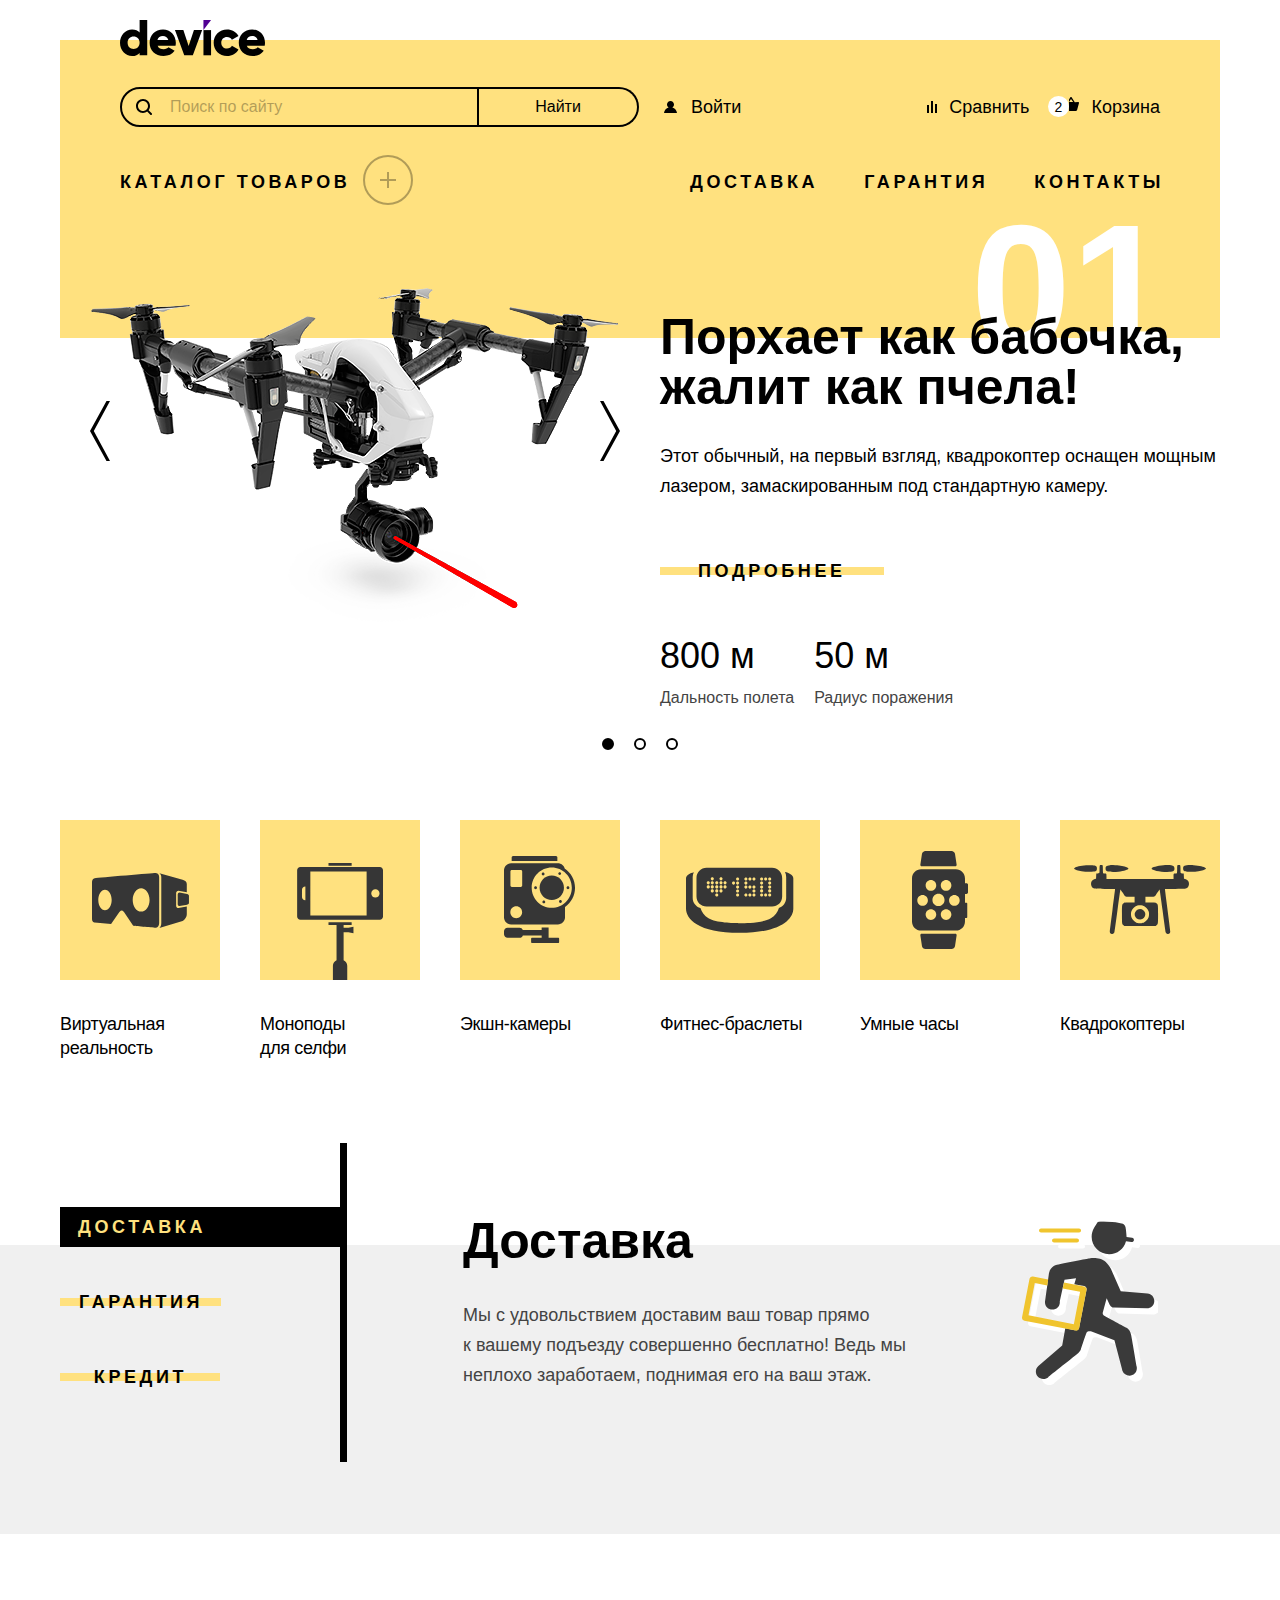
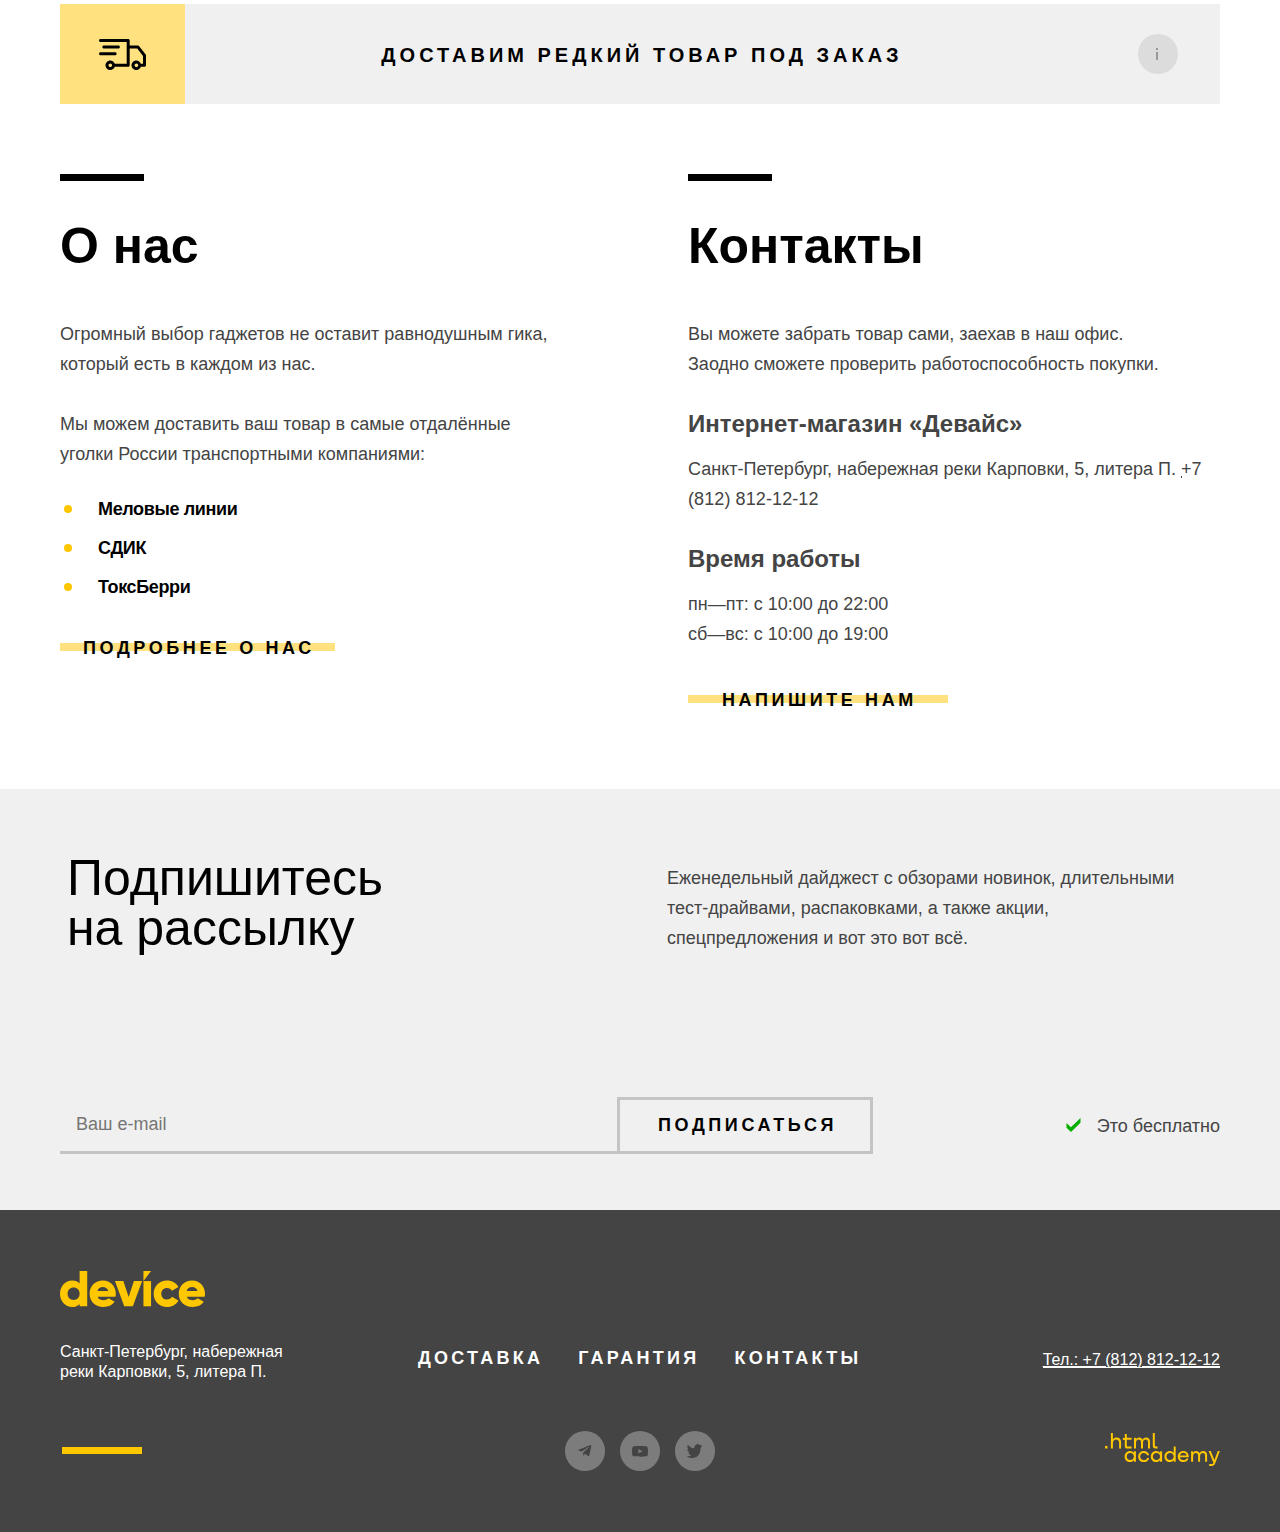
==== commit d3acc473: "Merge pull request #6 from Roman3341/master" ====
--- a/index.html
+++ b/index.html
@@ -37,7 +37,7 @@
                 <li class="cart-modal__product-list-item">
                   <a href="#" class="cart-modal__product-link">
                     <p class="cart-modal__product-name">Любительская селфи-палка</p>
-                    <img src="img/cart-stick-amateur.png" width="39" height="43" alt="Любительская селфи палка">
+                    <img src="img/cart-stick-amateur.jpg" width="39" height="43" alt="Любительская селфи палка">
                   </a>
                   <button type="button" class="close-button" aria-label="Убрать товар">
                     <span class="close-button__outline"></span>
@@ -46,7 +46,7 @@
                 <li class="cart-modal__product-list-item">
                   <a href="#" class="cart-modal__product-link">
                     <p class="cart-modal__product-name">Профессиональная селфи-палка</p>
-                    <img src="img/cart-stick-profi.png" width="39" height="43" alt="Профессиональная селфи палка">
+                    <img src="img/cart-stick-profi.jpg" width="39" height="43" alt="Профессиональная селфи палка">
                   </a>
                   <button type="button" class="close-button" aria-label="Убрать товар">
                     <span class="close-button__outline"></span>
@@ -276,7 +276,6 @@
         <h2 class="visually-hidden">Доставка редкого заказа</h2>
         <button type="button" class="delivery-rare__button container" aria-label="Доставить редкий товар">
           <span class="delivery-rare__text">Доставим редкий товар под заказ</span>
-          <span class="delivery-rare__information"></span>
         </button>
       </article>
       <section class="information container">
@@ -330,8 +329,8 @@
           <div class="subscribe__input-wrapper">
             <form action="https://echo.htmlacademy.ru" method="post" class="subscribe__form">
               <!--Для отображения ошибки добавить класс".subscribe__input--invalid" инпуту-->
-              <input type="email" name="user_email" class="subscribe__input" placeholder="Ваш e-mail">
-              <button type="submit" class="subscribe__button" type="submit"><span
+              <input type="email" name="user_email" class="subscribe__input" placeholder="Ваш e-mail" required>
+              <button class="subscribe__button" type="submit"><span
                   class="subscribe__button-text" aria-label="Подписать на рассылку">Подписаться</span></button>
             </form>
             <p class="subscribe__description subscribe__description--form text"> Это бесплатно</p>
@@ -428,7 +427,7 @@
             <label class="rare-modal__label rare-modal__label--name">
               Ваше имя:
               <span class="rare-modal__input-outline">
-                <input type="text" class="rare-modal__input rare-modal__input--name" placeholder="Введите имя">
+                <input type="text" class="rare-modal__input rare-modal__input--name" name="user-name" placeholder="Введите имя" required>
               </span>
               <span class="rare-modal__input-hint">Добавьте имя</span>
             </label>
@@ -436,14 +435,14 @@
               Ваш e-mail:
               <span class="rare-modal__input-outline">
                 <input type="email" class="rare-modal__input rare-modal__input--mail rare-modal__input--invalid"
-                  placeholder="Введите e-mail" value="почта">
+                  name="user-mail" placeholder="Введите e-mail" value="почта" required>
               </span>
               <span class="rare-modal__input-hint rare-modal__input-hint--mail">Забавный у вас адрес</span>
             </label>
             <label class="rare-modal__label rare-modal__label--product">
               Что нужно привезти:
               <span class="rare-modal__input-outline">
-                <input type="text" class="rare-modal__input" placeholder="В свободной форме">
+                <input type="text" class="rare-modal__input" name="product" placeholder="В свободной форме" required>
               </span>
             </label>
             <div class="rare-modal__count-wrapper">
@@ -456,7 +455,7 @@
               <div class="rare-modal__count-buttons-wrapper">
                 <button type="button" class="rare-modal__button-count rare-modal__button-count--minus"
                   aria-label="Уменьшение количества"></button>
-                <input type="number" id="count" class="rare-modal__input rare-modal__input--count" value="1">
+                <input type="number" id="count" name="product-quantity" class="rare-modal__input rare-modal__input--count input__number" value="1">
                 <button type="button" class="rare-modal__button-count rare-modal__button-count--plus"
                   aria-label="Увеличение количества"></button>
               </div>
--- a/styles/styles.css
+++ b/styles/styles.css
@@ -33,7 +33,7 @@
 }
 
 body {
-  min-width: 1500px;
+  min-width: 1200px;
   margin: 0;
   padding-top: 20px;
 }
@@ -49,12 +49,12 @@
   object-fit: contain;
 }
 
-input[type="number"] {
+.input__number {
   -moz-appearance: textfield;
 }
 
-input::-webkit-outer-spin-button,
-input::-webkit-inner-spin-button {
+.input__number::-webkit-outer-spin-button,
+.input__number::-webkit-inner-spin-button {
   -webkit-appearance: none;
 }
 
@@ -558,7 +558,7 @@
 .navigation__button-open {
   position: absolute;
   bottom: -13px;
-  right: 3px;
+  right: 7px;
   padding: 0;
   width: 50px;
   height: 50px;
@@ -623,11 +623,13 @@
 
 .navigation__product-catalog-wrapper {
   position: relative;
+  min-width: 300px;
 }
 
 .navigation__product-list {
   display: flex;
   flex-wrap: wrap;
+  justify-content: flex-end;
   list-style: none;
   margin: 0;
   padding: 0;
@@ -1023,7 +1025,7 @@
 
 /*Слайдер*/
 .slider {
-  margin-bottom: 70px;
+  margin-bottom: 58px;
   position: relative;
 }
 
@@ -1071,6 +1073,7 @@
   margin: 0;
   margin-left: 40px;
   padding-top: 104px;
+  padding-bottom: 36px;
   z-index: 10;
 }
 
@@ -1137,10 +1140,8 @@
   padding: 0;
   list-style-type: none;
   display: flex;
-  position: absolute;
-  bottom: 0;
-  right: 542px;
-  z-index: 40;
+  justify-content: center;
+  transform: translateY(-12px);
 }
 
 .slider__select-item {
@@ -1500,6 +1501,18 @@
   background-position-y: 35px, 0;
 }
 
+.delivery-rare__button::before {
+  content: "";
+  display: block;
+  width: 40px;
+  height: 40px;
+  border-radius: 20px;
+  background-color: #dcdcdc;
+  position: absolute;
+  top: 30px;
+  right: 42px;
+}
+
 .delivery-rare__button::after {
   content: "";
   display: none;
@@ -1524,8 +1537,8 @@
   cursor: pointer;
 }
 
-.delivery-rare__button:hover .delivery-rare__information::before,
-.delivery-rare__button:hover .delivery-rare__information::after {
+.delivery-rare__button:hover .delivery-rare__text::before,
+.delivery-rare__button:hover .delivery-rare__text::after {
   opacity: 1;
 }
 
@@ -1533,18 +1546,7 @@
   opacity: 0.3;
 }
 
-.delivery-rare__information {
-  display: block;
-  width: 40px;
-  height: 40px;
-  border-radius: 20px;
-  background-color: #dcdcdc;
-  position: absolute;
-  top: 30px;
-  right: 42px;
-}
-
-.delivery-rare__information::before {
+.delivery-rare__text::before {
   content: "";
   display: block;
   width: 2px;
@@ -1552,11 +1554,11 @@
   background-color: #000000;
   opacity: 30%;
   position: absolute;
-  top: 14px;
-  left: calc(50% - 1px);
-}
-
-.delivery-rare__information::after {
+  top: calc(50% - 6px);
+  left: calc(100% - 64px);
+}
+
+.delivery-rare__text::after {
   content: "";
   display: block;
   width: 2px;
@@ -1564,8 +1566,8 @@
   background-color: #000000;
   opacity: 30%;
   position: absolute;
-  top: 18px;
-  left: calc(50% - 1px);
+  top: calc(50% - 2px);
+  left: calc(100% - 64px);
 }
 
 /*Информация о компании*/
@@ -1762,6 +1764,7 @@
   padding-left: 38px;
   padding-right: 33px;
   position: relative;
+  background-color: #f0f0f0;
 }
 
 
@@ -1878,10 +1881,10 @@
 
 .page-footer__wrapper-center {
   display: flex;
-  align-self: flex-end;
+  align-self: flex-start;
   flex-direction: column;
   margin-bottom: 55px;
-  margin-right: 181px;
+  padding-top: 77px;
 }
 
 .page-footer__features-list {
@@ -2024,7 +2027,6 @@
 .page-footer__academy-link {
   position: relative;
   align-self: flex-end;
-  left: 3px;
 }
 
 .page-footer__academy-link:hover path {
@@ -2056,13 +2058,16 @@
 
 .page-footer__wrapper-right {
   display: flex;
-  align-self: flex-end;
+  align-self: flex-start;
   flex-direction: column;
   margin-bottom: 54px;
+  margin-left: auto;
+  padding-top: 79px;
 }
 
 .page-footer__phone-number {
   font-family: "Rubik", "Arial", sans-serif;
+  min-width: 175px;
   font-size: 16px;
   font-weight: 400;
   line-height: 20px;
@@ -2555,7 +2560,8 @@
   position: relative;
 }
 
-.sort__button-rect {
+.sort__button::before {
+  content: "";
   display: block;
   width: 30px;
   height: 30px;
@@ -2566,15 +2572,15 @@
   background-position-y: center;
 }
 
-.sort__button:hover .sort__button-rect {
+.sort__button:hover.sort__button::before {
   opacity: 0.5;
 }
 
-.sort__button:active .sort__button-rect {
+.sort__button:active.sort__button::before {
   opacity: 1;
 }
 
-.sort__button--down {
+.sort__button--down.sort__button::before {
   transform: rotate(180deg);
 }
 
@@ -2917,7 +2923,7 @@
   left: calc(50% - 460px);
   border: 10px solid #000000;
   width: 920px;
-  padding: 62px 70px;
+  padding: 61px 69px;
   background-color: #ffffff;
   color: #000000;
   box-shadow: 0 10px 0 0 rgba(0, 0, 0, 0.1);
@@ -2941,6 +2947,7 @@
   font-weight: 800;
   line-height: 50px;
   margin-bottom: 42px;
+  max-width: 700px;
 }
 
 .rare-modal__label {
@@ -2953,6 +2960,7 @@
   line-height: 20px;
   letter-spacing: -0.02em;
   position: relative;
+  padding-left: 1px;
 }
 
 .rare-modal__label--name {
@@ -3035,6 +3043,7 @@
 
 .rare-modal__input--invalid {
   border: 2px solid #ff3d3d;
+  height: 60px;
 }
 
 .rare-modal__input--count {
@@ -3053,6 +3062,7 @@
   line-height: 20px;
   text-align: left;
   position: relative;
+  letter-spacing: 0.1px;
 }
 
 .rare-modal__input-hint--mail {
@@ -3155,8 +3165,8 @@
   display: block;
   position: absolute;
   padding: 0;
-  top: 84px;
-  right: 80px;
+  top: 73px;
+  right: 70px;
   width: 26px;
   height: 26px;
   border: 0;
